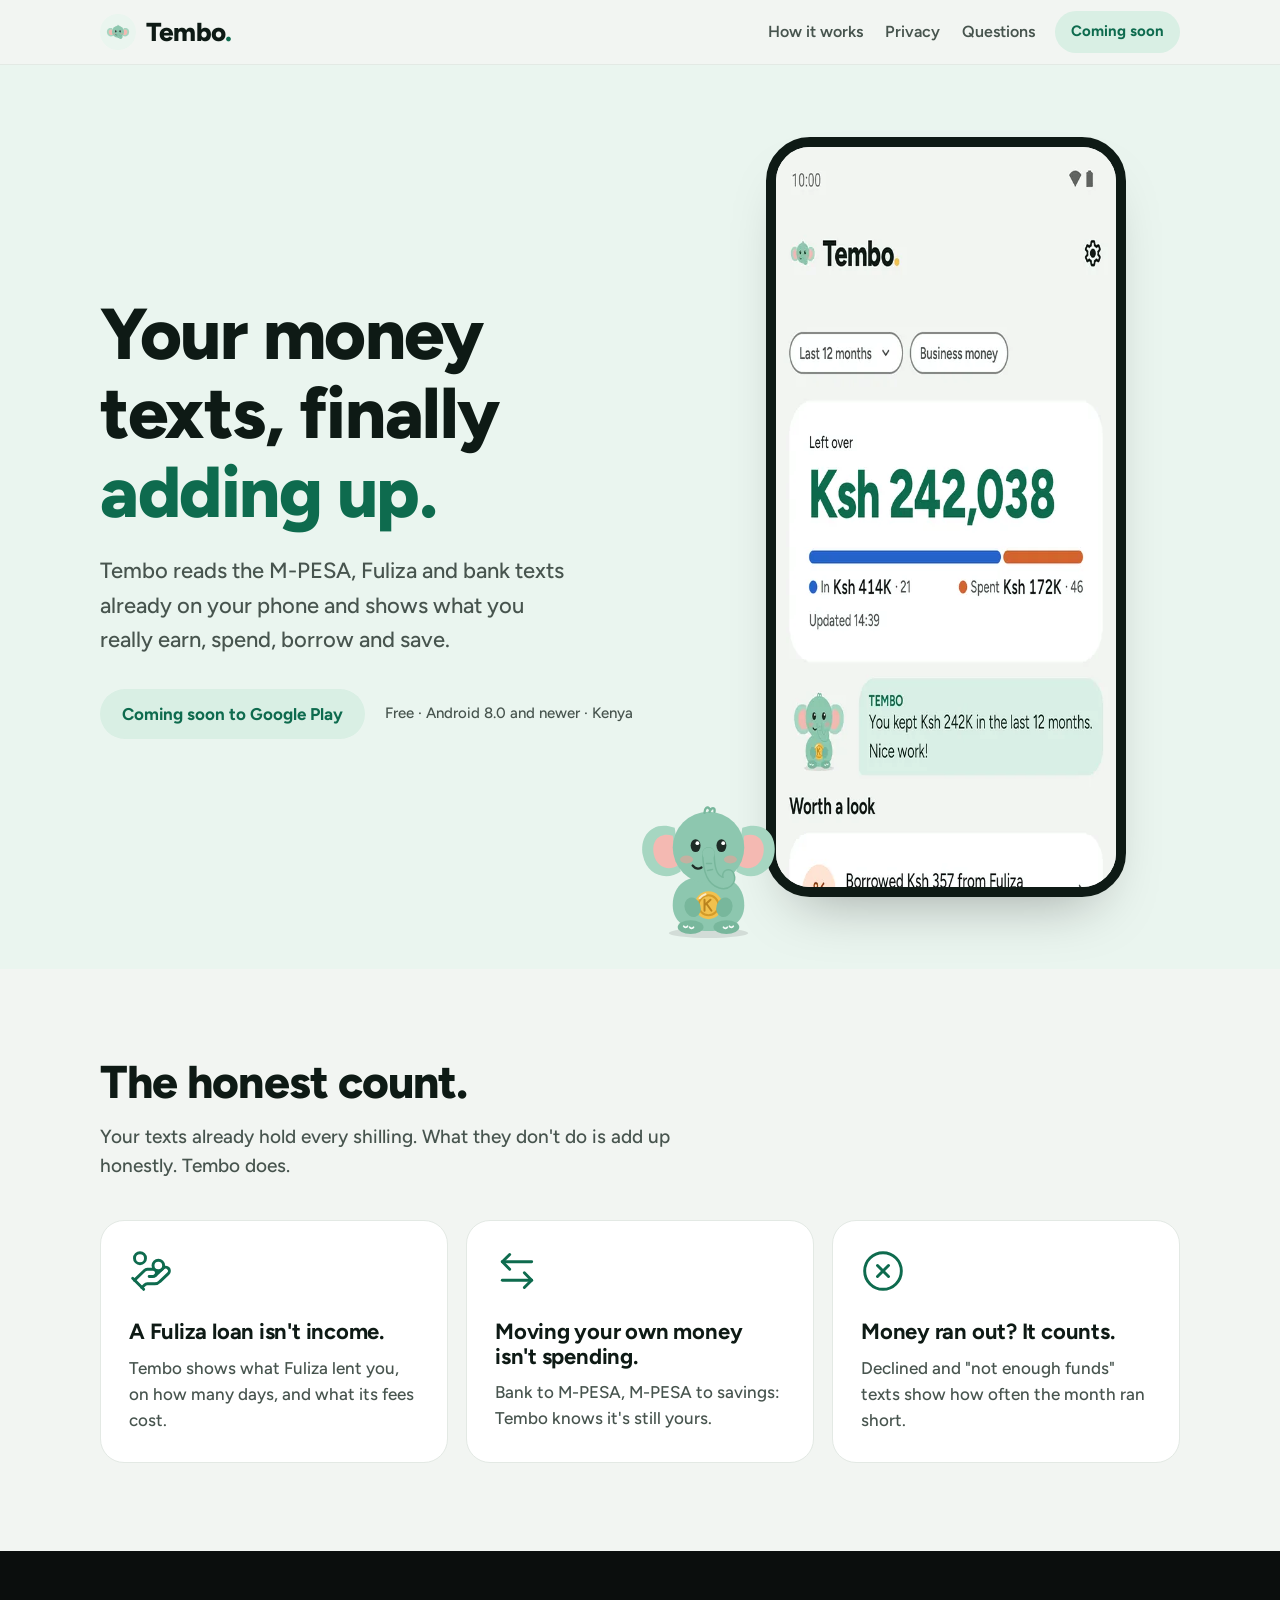
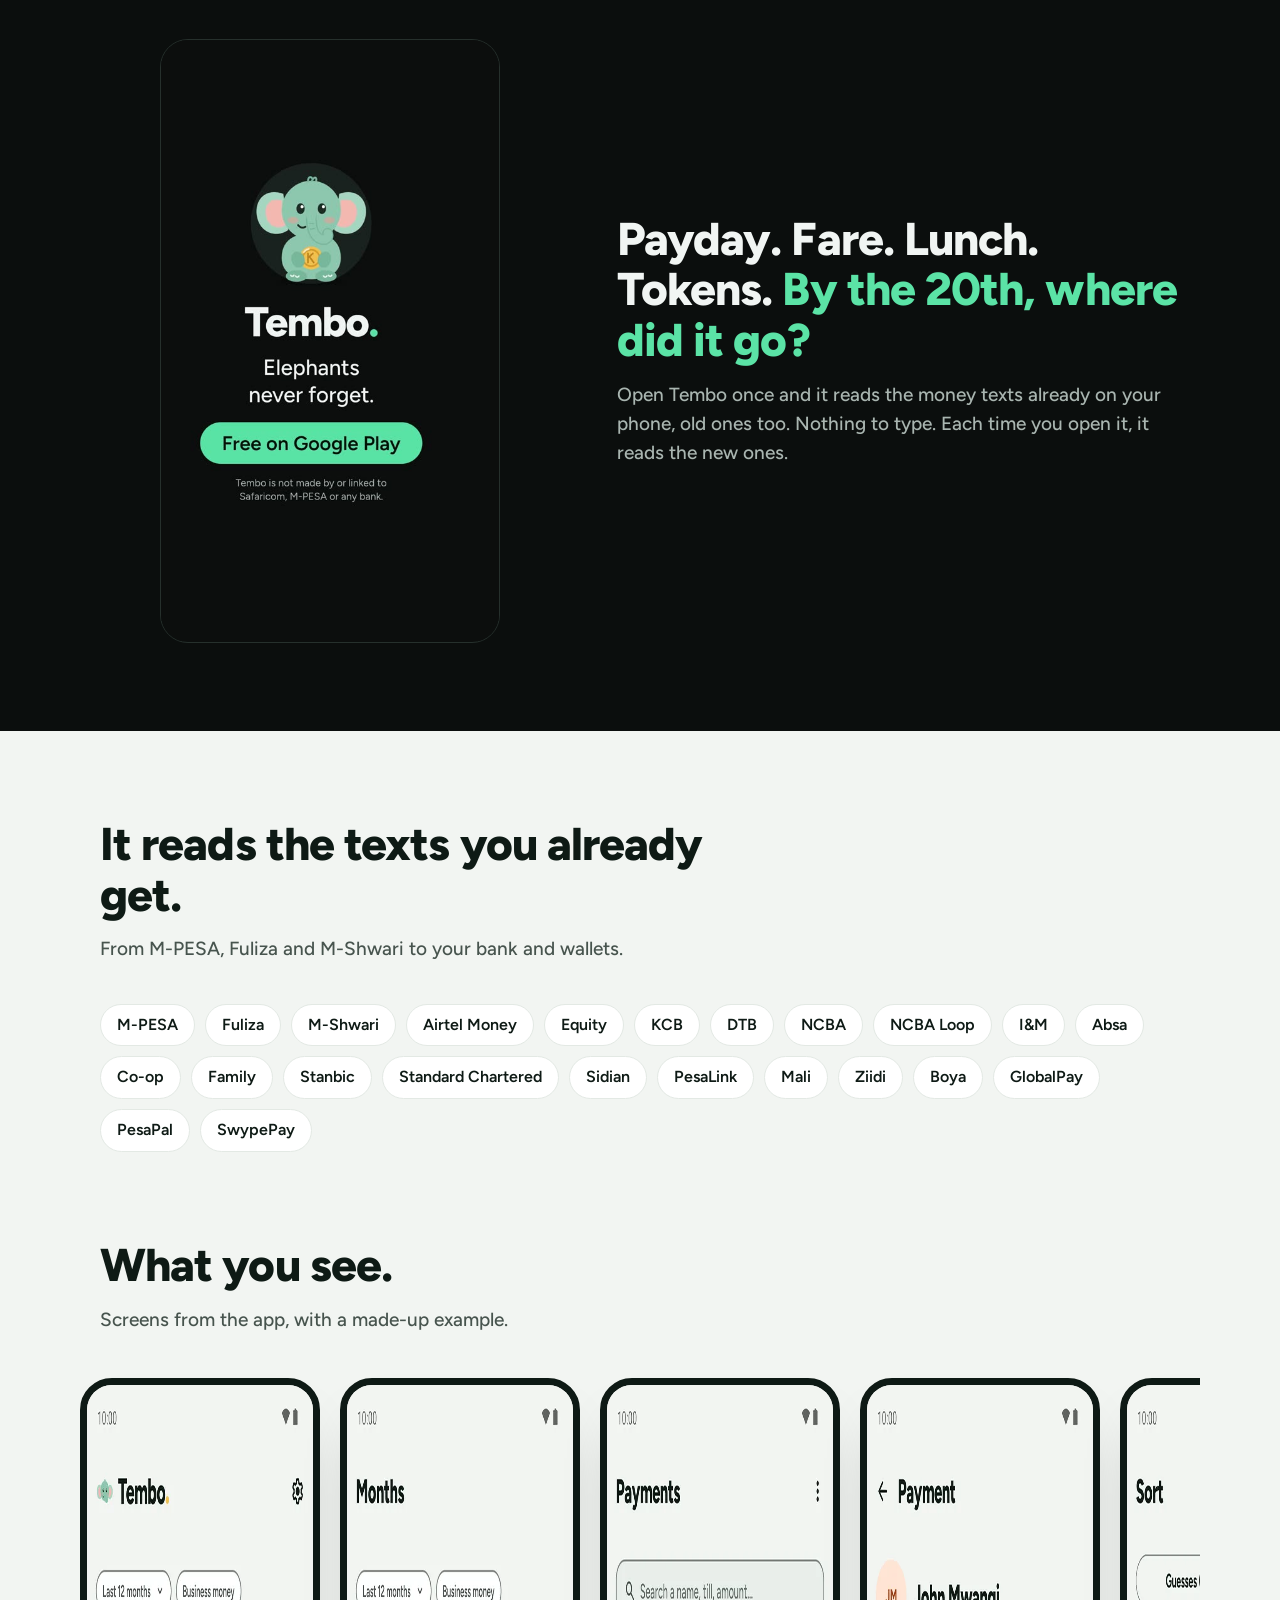
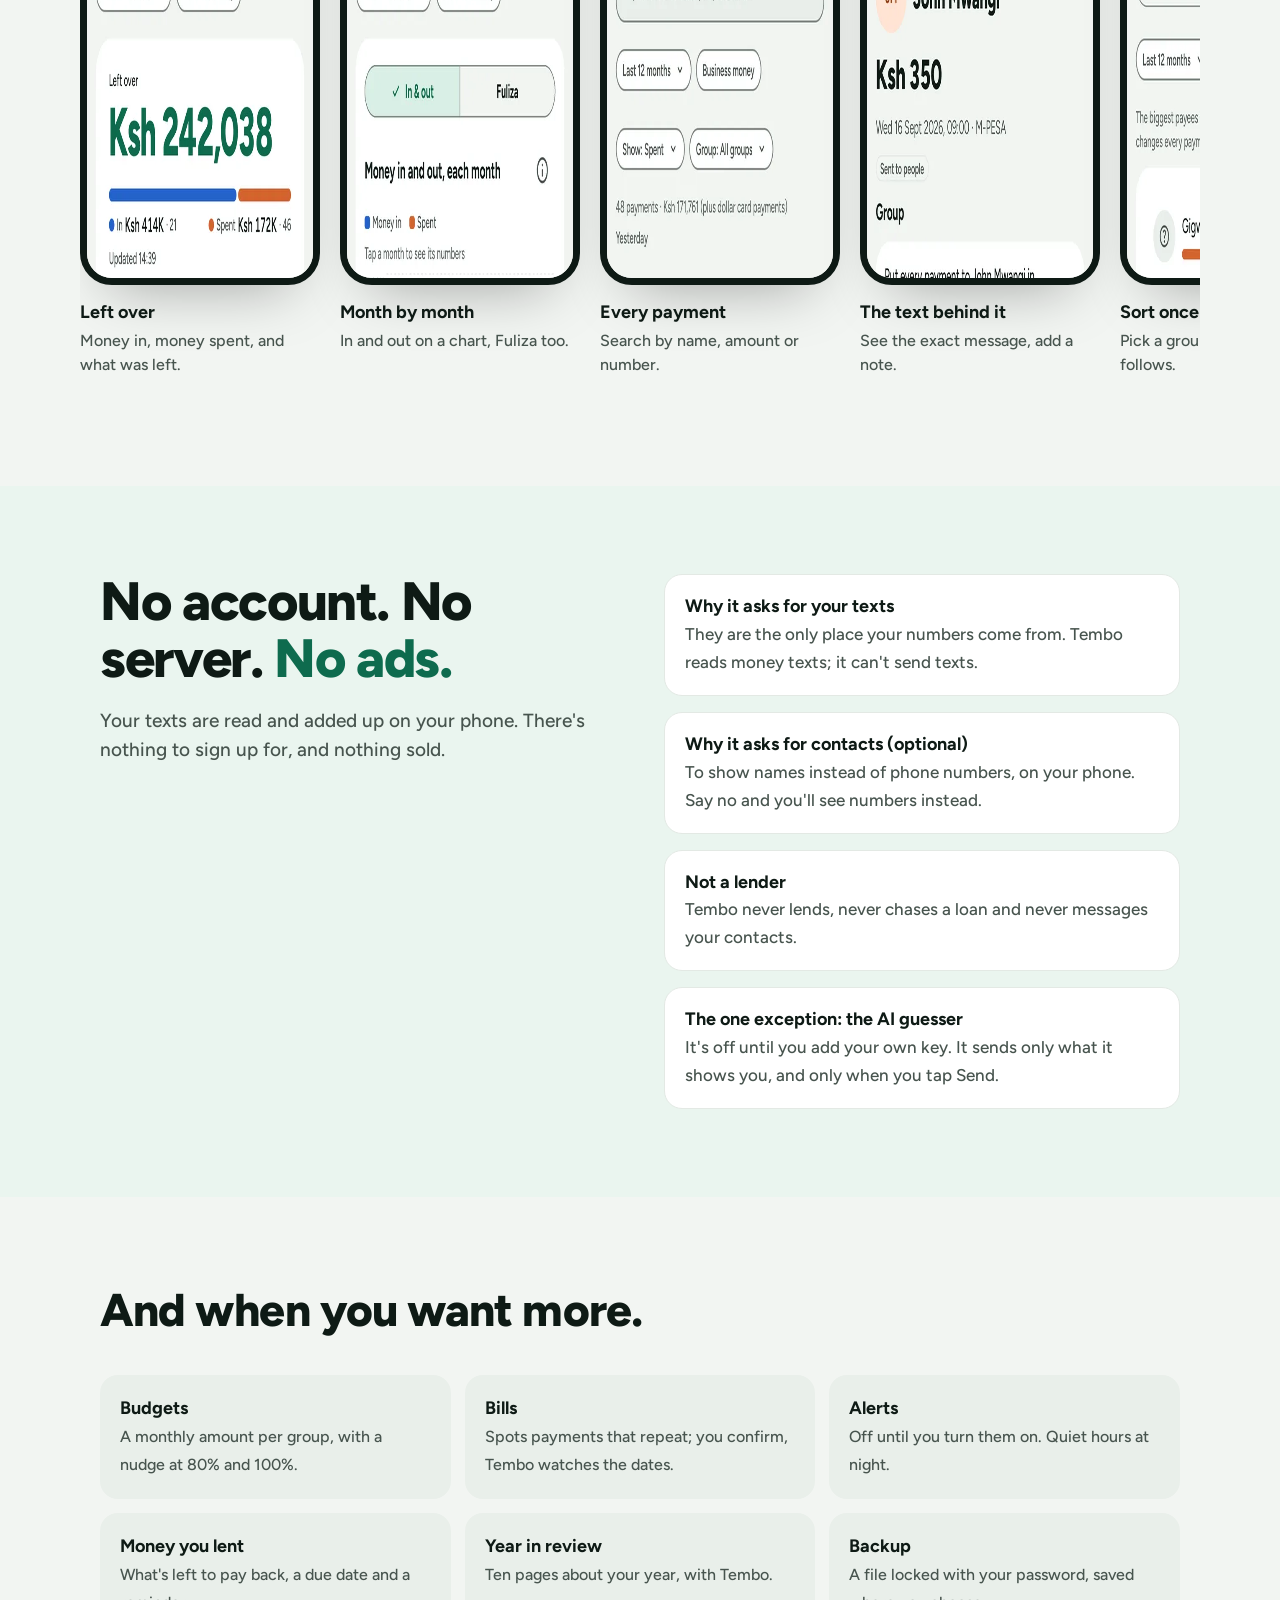
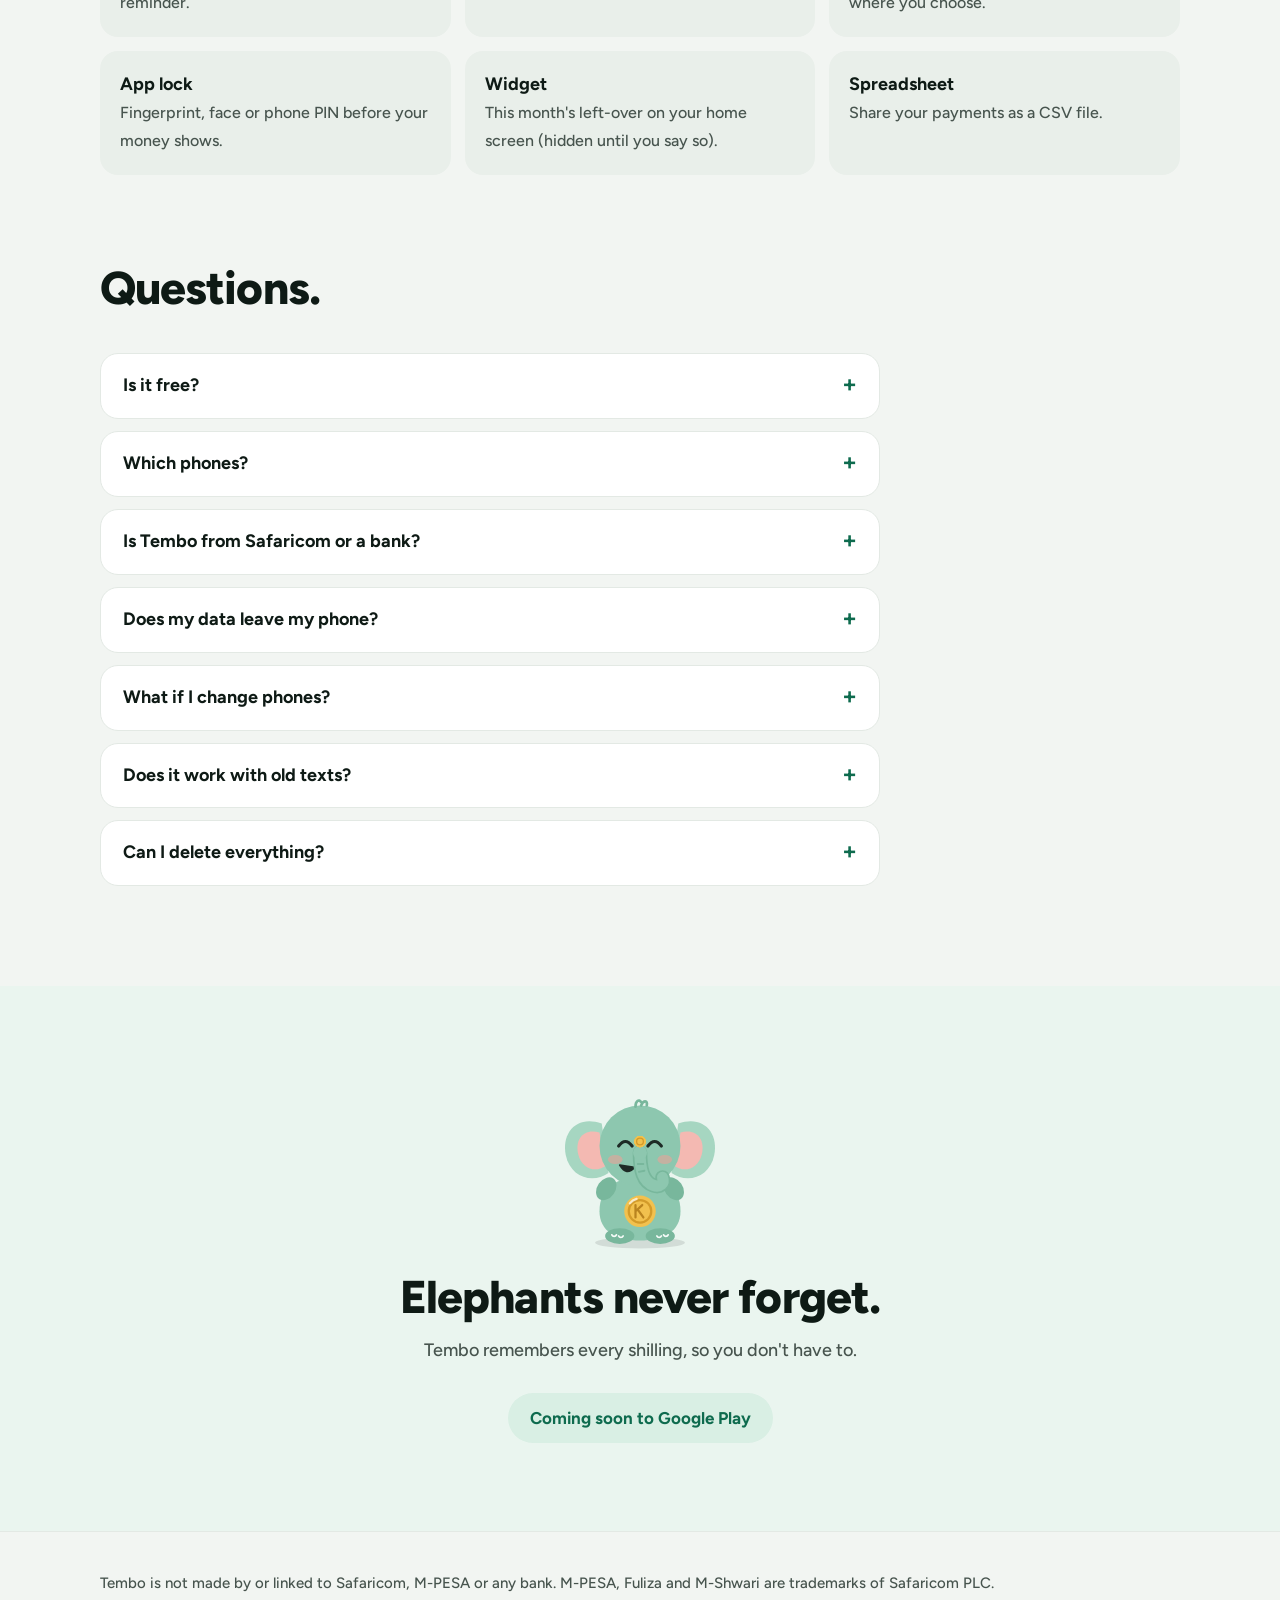
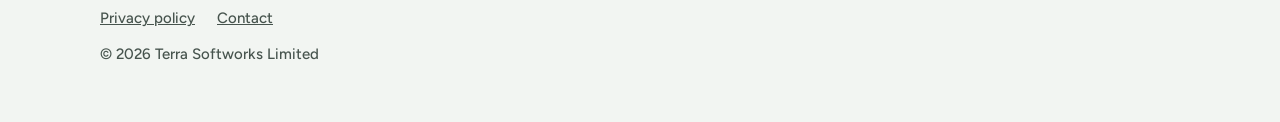
==== index.html @ 5ae911e7 "tembohq.com: first version of the Tembo website Co-Authored-By: Claude Opus 5.5 <noreply@anthropic.c" ====
<!doctype html>
<html lang="en">
<head>
<meta charset="utf-8">
<meta name="viewport" content="width=device-width, initial-scale=1">
<title>Tembo – your money texts, finally adding up</title>
<meta name="description" content="Tembo is a free Android app for Kenya. It reads the M-PESA, Fuliza and bank texts already on your phone and shows what you really earn, spend, borrow and save. No account. No server.">
<meta name="theme-color" content="#EAF5EF" media="(prefers-color-scheme: light)">
<meta name="theme-color" content="#0B0E0D" media="(prefers-color-scheme: dark)">
<link rel="canonical" href="https://tembohq.com/">
<link rel="icon" href="assets/img/launcher-preview.svg" type="image/svg+xml">
<meta property="og:type" content="website">
<meta property="og:url" content="https://tembohq.com/">
<meta property="og:title" content="Tembo – your money texts, finally adding up">
<meta property="og:description" content="A free Android app for Kenya that reads your money texts and shows what you really earn, spend, borrow and save.">
<meta property="og:image" content="https://tembohq.com/assets/img/og.png">
<meta name="twitter:card" content="summary_large_image">
<link rel="preload" href="assets/fonts/figtree_extrabold.woff2" as="font" type="font/woff2" crossorigin>
<link rel="preload" href="assets/fonts/figtree_medium.woff2" as="font" type="font/woff2" crossorigin>
<link rel="stylesheet" href="assets/style.css">
</head>
<body>
<a class="skip" href="#main">Skip to content</a>

<header>
  <div class="wrap">
    <a class="brand" href="#top" aria-label="Tembo, home"><img src="assets/img/launcher-preview.svg" alt=""><span class="word">Tembo<i>.</i></span></a>
    <nav aria-label="Main">
      <a href="#how">How it works</a>
      <a href="#privacy">Privacy</a>
      <a href="#faq">Questions</a>
    </nav>
    <!-- LAUNCH: replace this span with the Play link (README.md, "On launch day") -->
    <span class="play soon">Coming soon</span>
  </div>
</header>

<main id="main">

<section class="hero" id="top" style="padding:0">
  <div class="wrap">
    <div>
      <h1>Your money texts, finally <i>adding up.</i></h1>
      <p class="lead">Tembo reads the M-PESA, Fuliza and bank texts already on your phone and shows what you really earn, spend, borrow and save.</p>
      <div class="cta">
        <!-- LAUNCH: replace this span with the Play link (README.md, "On launch day") -->
        <span class="play soon">Coming soon to Google Play</span>
        <span class="note">Free · Android 8.0 and newer · Kenya</span>
      </div>
    </div>
    <div class="hero-art">
      <div class="phone">
        <picture>
          <source srcset="assets/img/07-home-night.webp" media="(prefers-color-scheme: dark)">
          <img src="assets/img/01-home.webp" width="540" height="1200" alt="Tembo's Home screen: what was left over in the last 12 months, money in and money spent, and a note from Tembo. Made-up example.">
        </picture>
      </div>
      <img class="tembo" src="assets/img/tembo-happy.svg" alt="">
    </div>
  </div>
</section>

<section id="how">
  <div class="wrap">
    <div class="intro">
      <h2>The honest count.</h2>
      <p>Your texts already hold every shilling. What they don't do is add up honestly. Tembo does.</p>
    </div>
    <div class="cards">
      <div class="card">
        <svg viewBox="0 0 24 24" aria-hidden="true"><path d="M11 15h2a2 2 0 1 0 0-4h-3c-.6 0-1.1.2-1.4.6L3 17"/><path d="m7 21 1.6-1.4c.3-.4.8-.6 1.4-.6h4c1.1 0 2.1-.4 2.8-1.2l4.6-4.4a2 2 0 0 0-2.75-2.91l-4.2 3.9"/><path d="m2 16 6 6"/><circle cx="16" cy="9" r="2.9"/><circle cx="6" cy="5" r="3"/></svg>
        <h3>A Fuliza loan isn't income.</h3>
        <p>Tembo shows what Fuliza lent you, on how many days, and what its fees cost.</p>
      </div>
      <div class="card">
        <svg viewBox="0 0 24 24" aria-hidden="true"><path d="M8 3 4 7l4 4"/><path d="M4 7h16"/><path d="m16 21 4-4-4-4"/><path d="M20 17H4"/></svg>
        <h3>Moving your own money isn't spending.</h3>
        <p>Bank to M-PESA, M-PESA to savings: Tembo knows it's still yours.</p>
      </div>
      <div class="card">
        <svg viewBox="0 0 24 24" aria-hidden="true"><circle cx="12" cy="12" r="10"/><path d="m15 9-6 6"/><path d="m9 9 6 6"/></svg>
        <h3>Money ran out? It counts.</h3>
        <p>Declined and "not enough funds" texts show how often the month ran short.</p>
      </div>
    </div>
  </div>
</section>

<section class="film" aria-labelledby="film-title">
  <div class="wrap">
    <video src="assets/video/where-did-it-go.mp4" poster="assets/video/where-did-it-go-poster.jpg" autoplay muted loop playsinline preload="metadata" aria-label="A 30-second Tembo film: payday, fare, lunch, tokens, family, a little Fuliza — by the 20th, where did it all go? Tembo reads the money texts and shows the honest count."></video>
    <div class="intro" style="margin:0">
      <h2 id="film-title">Payday. Fare. Lunch. Tokens. <i>By the 20th, where did it go?</i></h2>
      <p>Open Tembo once and it reads the money texts already on your phone, old ones too. Nothing to type. Each time you open it, it reads the new ones.</p>
    </div>
  </div>
</section>

<section aria-labelledby="reads-title">
  <div class="wrap">
    <div class="intro">
      <h2 id="reads-title">It reads the texts you already get.</h2>
      <p>From M-PESA, Fuliza and M-Shwari to your bank and wallets.</p>
    </div>
    <ul class="chips">
      <li>M-PESA</li><li>Fuliza</li><li>M-Shwari</li><li>Airtel Money</li><li>Equity</li><li>KCB</li><li>DTB</li><li>NCBA</li><li>NCBA Loop</li><li>I&amp;M</li><li>Absa</li><li>Co-op</li><li>Family</li><li>Stanbic</li><li>Standard Chartered</li><li>Sidian</li><li>PesaLink</li><li>Mali</li><li>Ziidi</li><li>Boya</li><li>GlobalPay</li><li>PesaPal</li><li>SwypePay</li>
    </ul>
  </div>
</section>

<section style="padding-top:0" aria-labelledby="see-title">
  <div class="wrap">
    <div class="intro">
      <h2 id="see-title">What you see.</h2>
      <p>Screens from the app, with a made-up example.</p>
    </div>
    <div class="screens" tabindex="0" aria-label="App screens, scroll sideways">
      <figure><div class="phone"><img src="assets/img/01-home.webp" width="540" height="1200" loading="lazy" alt="Home: left over, money in and money spent."></div><figcaption>Left over<span>Money in, money spent, and what was left.</span></figcaption></figure>
      <figure><div class="phone"><img src="assets/img/02-months.webp" width="540" height="1200" loading="lazy" alt="Months: a bar chart of money in and out each month."></div><figcaption>Month by month<span>In and out on a chart, Fuliza too.</span></figcaption></figure>
      <figure><div class="phone"><img src="assets/img/03-payments.webp" width="540" height="1200" loading="lazy" alt="Payments: a searchable list of every payment by day."></div><figcaption>Every payment<span>Search by name, amount or number.</span></figcaption></figure>
      <figure><div class="phone"><img src="assets/img/04-payment.webp" width="540" height="1200" loading="lazy" alt="One payment with the text it came from."></div><figcaption>The text behind it<span>See the exact message, add a note.</span></figcaption></figure>
      <figure><div class="phone"><img src="assets/img/05-sort.webp" width="540" height="1200" loading="lazy" alt="Sort: the biggest payees Tembo couldn't place."></div><figcaption>Sort once<span>Pick a group; every payment follows.</span></figcaption></figure>
    </div>
  </div>
</section>

<section class="privacy" id="privacy" style="background:var(--hero)">
  <div class="wrap">
    <div>
      <p class="big-promise">No account. No server. <i>No ads.</i></p>
      <p class="muted" style="margin-top:18px;font-size:19px">Your texts are read and added up on your phone. There's nothing to sign up for, and nothing sold.</p>
    </div>
    <ul class="list">
      <li><b>Why it asks for your texts</b><span>They are the only place your numbers come from. Tembo reads money texts; it can't send texts.</span></li>
      <li><b>Why it asks for contacts (optional)</b><span>To show names instead of phone numbers, on your phone. Say no and you'll see numbers instead.</span></li>
      <li><b>Not a lender</b><span>Tembo never lends, never chases a loan and never messages your contacts.</span></li>
      <li><b>The one exception: the AI guesser</b><span>It's off until you add your own key. It sends only what it shows you, and only when you tap Send.</span></li>
    </ul>
  </div>
</section>

<section aria-labelledby="more-title">
  <div class="wrap">
    <div class="intro">
      <h2 id="more-title">And when you want more.</h2>
    </div>
    <div class="more">
      <div><b>Budgets</b><span>A monthly amount per group, with a nudge at 80% and 100%.</span></div>
      <div><b>Bills</b><span>Spots payments that repeat; you confirm, Tembo watches the dates.</span></div>
      <div><b>Alerts</b><span>Off until you turn them on. Quiet hours at night.</span></div>
      <div><b>Money you lent</b><span>What's left to pay back, a due date and a reminder.</span></div>
      <div><b>Year in review</b><span>Ten pages about your year, with Tembo.</span></div>
      <div><b>Backup</b><span>A file locked with your password, saved where you choose.</span></div>
      <div><b>App lock</b><span>Fingerprint, face or phone PIN before your money shows.</span></div>
      <div><b>Widget</b><span>This month's left-over on your home screen (hidden until you say so).</span></div>
      <div><b>Spreadsheet</b><span>Share your payments as a CSV file.</span></div>
    </div>
  </div>
</section>

<section id="faq" style="padding-top:0">
  <div class="wrap">
    <div class="intro"><h2>Questions.</h2></div>
    <div class="faq">
      <details><summary>Is it free?</summary><p>Yes. No ads, no subscription.</p></details>
      <details><summary>Which phones?</summary><p>Android phones with Android 8.0 or newer. There is no iPhone version.</p></details>
      <details><summary>Is Tembo from Safaricom or a bank?</summary><p>No. Tembo is made by Terra Softworks Limited. It is not made by or linked to Safaricom, M-PESA or any bank. It reads the texts they send you.</p></details>
      <details><summary>Does my data leave my phone?</summary><p>No account, no server: your texts are read and added up on the phone. The only exception is the optional AI guesser, which is off until you add your own key and sends only what it shows you, when you tap Send.</p></details>
      <details><summary>What if I change phones?</summary><p>Make a backup in Tembo. It's a file locked with your password, saved where you choose (for example Google Drive). On the new phone, restore it.</p></details>
      <details><summary>Does it work with old texts?</summary><p>Yes. On the first run it reads every money text already on your phone, so you can see months of history straight away, as far back as your texts go.</p></details>
      <details><summary>Can I delete everything?</summary><p>Yes: in the app, About this data → Delete everything. Or uninstall. Details in the <a href="https://matnyaga.github.io/tembo-app/privacy.html#delete">privacy policy</a>.</p></details>
    </div>
  </div>
</section>

<section class="closing">
  <div class="wrap">
    <img src="assets/img/tembo-celebrate.svg" alt="">
    <h2>Elephants never forget.</h2>
    <p>Tembo remembers every shilling, so you don't have to.</p>
    <!-- LAUNCH: replace this span with the Play link (README.md, "On launch day") -->
    <span class="play soon">Coming soon to Google Play</span>
  </div>
</section>

</main>

<footer>
  <div class="wrap">
    <p>Tembo is not made by or linked to Safaricom, M-PESA or any bank. M-PESA, Fuliza and M-Shwari are trademarks of Safaricom PLC.</p>
    <div class="links">
      <a href="https://matnyaga.github.io/tembo-app/privacy.html">Privacy policy</a>
      <a href="mailto:matnyaga@gmail.com">Contact</a>
    </div>
    <p>© 2026 Terra Softworks Limited</p>
  </div>
</footer>
</body>
</html>
---- assets/style.css ----
/* tembohq.com — colours, fonts and Tembo come from the app (Calm by day, Night in dark mode). */

@font-face { font-family: Figtree; font-weight: 500; font-display: swap; src: url(fonts/figtree_medium.woff2) format("woff2"); }
@font-face { font-family: Figtree; font-weight: 600; font-display: swap; src: url(fonts/figtree_semibold.woff2) format("woff2"); }
@font-face { font-family: Figtree; font-weight: 700; font-display: swap; src: url(fonts/figtree_bold.woff2) format("woff2"); }
@font-face { font-family: Figtree; font-weight: 800; font-display: swap; src: url(fonts/figtree_extrabold.woff2) format("woff2"); }
@font-face { font-family: "Geist Mono"; font-weight: 600; font-display: swap; src: url(fonts/geist_mono_semibold.woff2) format("woff2"); }

:root {
  --bg: #F2F5F2;
  --card: #FFFFFF;
  --card-2: #E9EFEA;
  --text: #0E1A15;
  --text-2: #47544E;
  --line: #E3E9E4;
  --accent: #0E6B4E;
  --accent-soft: #D9EFE4;
  --on-accent: #FFFFFF;
  --hero: #EAF5EF;
  --disc: transparent;
  --night: #0B0E0D;
  --night-text: #F1F5F3;
  --night-text-2: #A9B5B0;
  --mint: #5BE3A6;
  --in: #2563C9;
  --out: #D2642F;
  --radius: 24px;
  --gutter: 20px;
  --max: 1120px;
  color-scheme: light;
}

@media (prefers-color-scheme: dark) {
  :root {
    --bg: #0B0E0D;
    --card: #111614;
    --card-2: #1B211F;
    --text: #F1F5F3;
    --text-2: #A9B5B0;
    --line: #26302C;
    --accent: #5BE3A6;
    --accent-soft: #173A2C;
    --on-accent: #04261A;
    --hero: #0F1312;
    --disc: #1B211F;
    --in: #79AEFF;
    --out: #FF9F5A;
    color-scheme: dark;
  }
}

* { box-sizing: border-box; }
html { scroll-behavior: smooth; -webkit-text-size-adjust: 100%; }
@media (prefers-reduced-motion: reduce) { html { scroll-behavior: auto; } }
body { margin: 0; background: var(--bg); color: var(--text); font: 500 18px/1.55 Figtree, system-ui, sans-serif; }
img, video { display: block; max-width: 100%; }
a { color: var(--accent); }
h1, h2, h3 { line-height: 1.1; letter-spacing: -0.02em; margin: 0; }
h1 { font-weight: 800; font-size: clamp(40px, 7vw, 72px); }
h2 { font-weight: 800; font-size: clamp(30px, 4.5vw, 46px); }
h3 { font-weight: 700; font-size: 22px; letter-spacing: -0.01em; }
p { margin: 0; }
.wrap { width: 100%; max-width: var(--max); margin: 0 auto; padding: 0 var(--gutter); }
.muted { color: var(--text-2); }
.money { font-family: "Geist Mono", ui-monospace, monospace; font-weight: 600; }
.skip { position: absolute; left: -9999px; }
.skip:focus { left: 16px; top: 16px; z-index: 9; background: var(--card); padding: 8px 12px; border-radius: 8px; }
:focus-visible { outline: 3px solid var(--accent); outline-offset: 3px; border-radius: 6px; }

/* header */
header { position: sticky; top: 0; z-index: 5; background: color-mix(in srgb, var(--bg) 88%, transparent); backdrop-filter: blur(10px); border-bottom: 1px solid var(--line); }
header .wrap { display: flex; align-items: center; gap: 20px; height: 64px; }
.brand { display: flex; align-items: center; gap: 10px; text-decoration: none; color: var(--text); }
.brand img { width: 36px; height: 36px; }
.word { font-weight: 800; font-size: 26px; letter-spacing: -0.03em; }
.word i { font-style: normal; color: var(--accent); }
nav { margin-left: auto; display: flex; gap: 22px; }
nav a { color: var(--text-2); text-decoration: none; font-weight: 600; font-size: 16px; }
nav a:hover { color: var(--text); }
@media (max-width: 720px) { nav { display: none; } header .play { margin-left: auto; } }

/* Google Play button */
.play { display: inline-flex; align-items: center; gap: 10px; padding: 12px 22px; border-radius: 999px; background: var(--accent); color: var(--on-accent); font-weight: 700; font-size: 17px; text-decoration: none; white-space: nowrap; }
.play svg { width: 20px; height: 20px; flex: none; }
.play.soon { background: var(--accent-soft); color: var(--accent); cursor: default; }
header .play { padding: 9px 16px; font-size: 15px; }

/* hero */
.hero { background: var(--hero); overflow: hidden; }
.hero .wrap { display: grid; grid-template-columns: 1.1fr 0.9fr; gap: 40px; align-items: center; padding-top: 72px; padding-bottom: 72px; }
.hero h1 i { font-style: normal; color: var(--accent); }
.hero .lead { font-size: clamp(19px, 2.2vw, 22px); color: var(--text-2); margin-top: 22px; max-width: 34ch; }
.hero .cta { display: flex; flex-wrap: wrap; align-items: center; gap: 14px 20px; margin-top: 32px; }
.hero .note { font-size: 15px; color: var(--text-2); }
.hero-art { position: relative; justify-self: center; width: min(360px, 100%); }
.phone { border: 10px solid var(--text); border-radius: 44px; overflow: hidden; background: var(--card); aspect-ratio: 9 / 19; box-shadow: 0 30px 60px -30px rgb(0 0 0 / 0.35); }
.phone img { width: 100%; }
.hero-art .tembo { position: absolute; width: 44%; left: -38%; bottom: -6%; }
.hero-art .tembo-disc { position: absolute; inset: 6%; border-radius: 50%; background: var(--disc); z-index: -1; }
@media (max-width: 860px) {
  .hero .wrap { grid-template-columns: 1fr; padding-top: 48px; padding-bottom: 56px; }
  .hero-art { width: min(280px, 78%); margin-top: 8px; }
  .hero-art .tembo { left: -24%; }
}

section { padding: 88px 0; }
section .intro { max-width: 640px; margin-bottom: 40px; }
section .intro p { margin-top: 14px; font-size: 19px; color: var(--text-2); }
@media (max-width: 720px) { section { padding: 64px 0; } }

/* honest count */
.cards { display: grid; grid-template-columns: repeat(3, 1fr); gap: 18px; }
.card { background: var(--card); border: 1px solid var(--line); border-radius: var(--radius); padding: 28px; }
.card svg { width: 44px; height: 44px; stroke: var(--accent); fill: none; stroke-width: 1.6; stroke-linecap: round; stroke-linejoin: round; }
.card h3 { margin-top: 18px; }
.card p { margin-top: 10px; color: var(--text-2); font-size: 17px; }
@media (max-width: 860px) { .cards { grid-template-columns: 1fr; } }

/* video */
.film { background: var(--night); color: var(--night-text); }
.film .wrap { display: grid; grid-template-columns: 0.9fr 1.1fr; gap: 56px; align-items: center; }
.film video { width: min(340px, 100%); justify-self: center; border-radius: 28px; border: 1px solid #26302C; aspect-ratio: 9 / 16; background: var(--night); }
.film .intro p { color: var(--night-text-2); }
.film h2 i { font-style: normal; color: var(--mint); }
@media (max-width: 860px) { .film .wrap { grid-template-columns: 1fr; gap: 32px; } .film video { order: 2; } }

/* senders */
.chips { display: flex; flex-wrap: wrap; gap: 10px; }
.chips li { list-style: none; background: var(--card); border: 1px solid var(--line); border-radius: 999px; padding: 8px 16px; font-weight: 600; font-size: 16px; }
.chips { padding: 0; margin: 0; }

/* screens */
.screens { display: flex; gap: 20px; overflow-x: auto; padding: 4px var(--gutter) 20px; margin: 0 calc(var(--gutter) * -1); scroll-snap-type: x mandatory; }
.screens figure { margin: 0; flex: 0 0 min(240px, 70vw); scroll-snap-align: start; }
.screens .phone { border-width: 7px; border-radius: 32px; }
.screens figcaption { margin-top: 14px; font-weight: 700; }
.screens figcaption span { display: block; font-weight: 500; color: var(--text-2); font-size: 16px; margin-top: 2px; }

/* privacy */
.privacy .wrap { display: grid; grid-template-columns: 1fr 1fr; gap: 48px; align-items: start; }
.big-promise { font-weight: 800; font-size: clamp(34px, 5vw, 54px); line-height: 1.05; letter-spacing: -0.025em; }
.big-promise i { font-style: normal; color: var(--accent); }
.list { margin: 0; padding: 0; display: grid; gap: 16px; }
.list li { list-style: none; background: var(--card); border: 1px solid var(--line); border-radius: 18px; padding: 18px 20px; }
.list b { display: block; font-weight: 700; }
.list span { color: var(--text-2); font-size: 17px; }
@media (max-width: 860px) { .privacy .wrap { grid-template-columns: 1fr; } }

/* more */
.more { display: grid; grid-template-columns: repeat(3, 1fr); gap: 14px; }
.more div { background: var(--card-2); border-radius: 18px; padding: 20px; }
.more b { display: block; }
.more span { color: var(--text-2); font-size: 16px; }
@media (max-width: 860px) { .more { grid-template-columns: 1fr 1fr; } }
@media (max-width: 520px) { .more { grid-template-columns: 1fr; } }

/* faq */
details { background: var(--card); border: 1px solid var(--line); border-radius: 18px; padding: 0 22px; margin-bottom: 12px; }
summary { cursor: pointer; font-weight: 700; padding: 18px 0; list-style: none; display: flex; justify-content: space-between; gap: 16px; }
summary::after { content: "+"; color: var(--accent); font-size: 24px; line-height: 1; }
details[open] summary::after { content: "–"; }
details p { padding-bottom: 20px; color: var(--text-2); }
.faq { max-width: 780px; }

/* closing */
.closing { text-align: center; background: var(--hero); }
.closing img { width: 180px; margin: 0 auto 18px; }
.closing p { margin: 14px auto 28px; color: var(--text-2); max-width: 40ch; }

footer { padding: 40px 0 56px; border-top: 1px solid var(--line); font-size: 15px; color: var(--text-2); }
footer .wrap { display: grid; gap: 12px; }
footer .links { display: flex; flex-wrap: wrap; gap: 8px 22px; }
footer a { color: var(--text-2); }
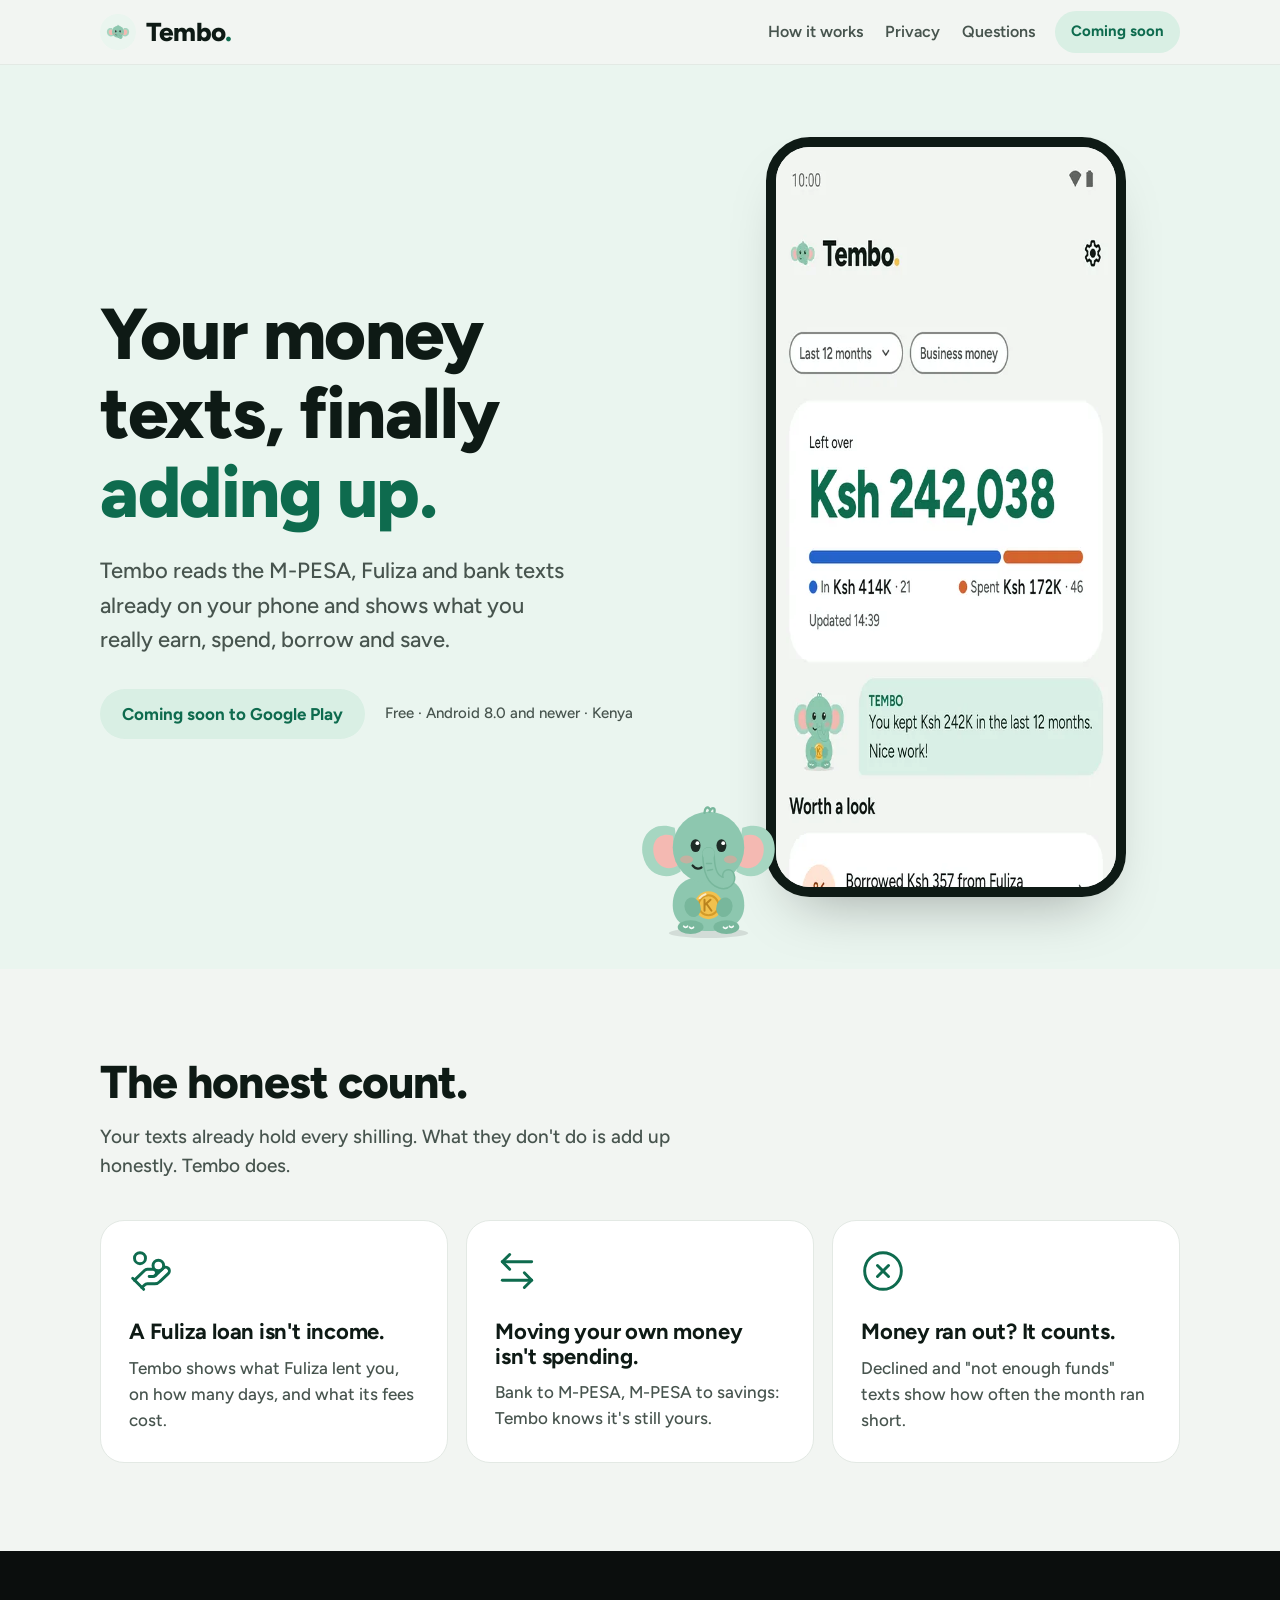
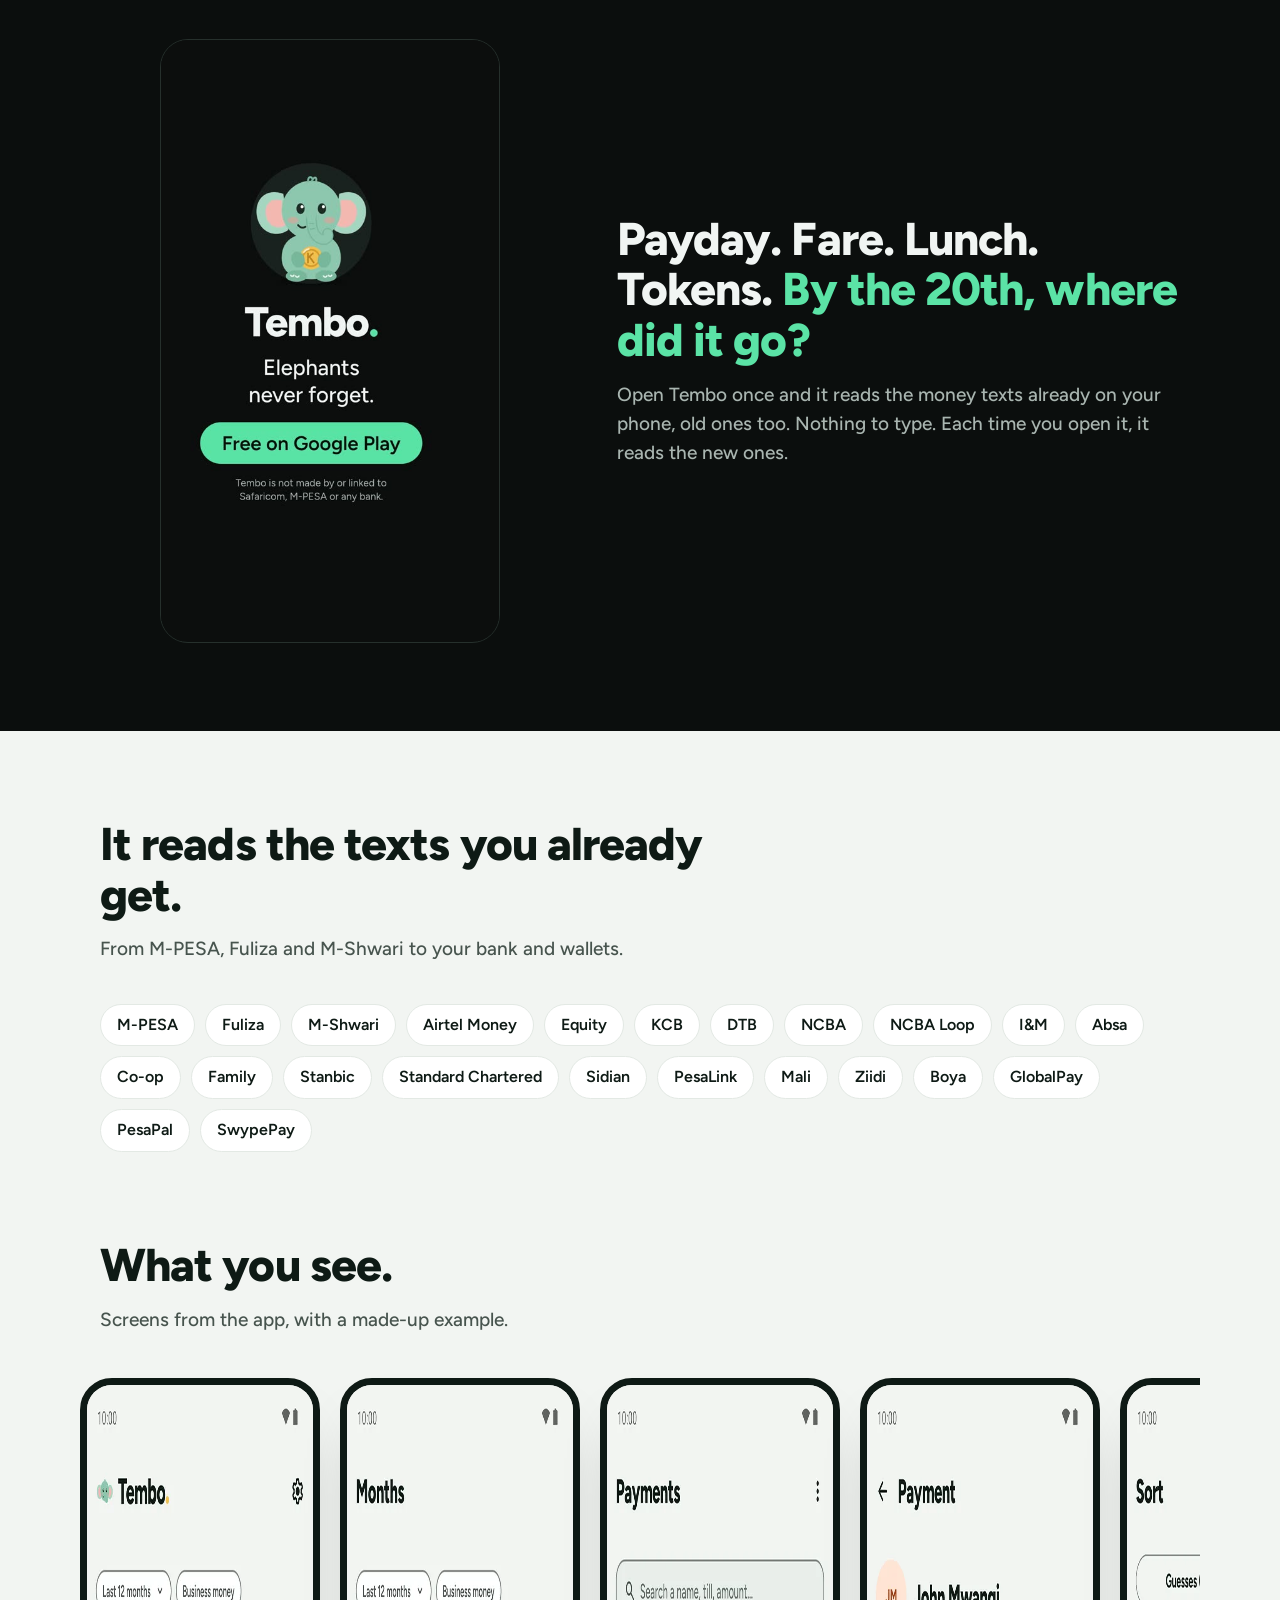
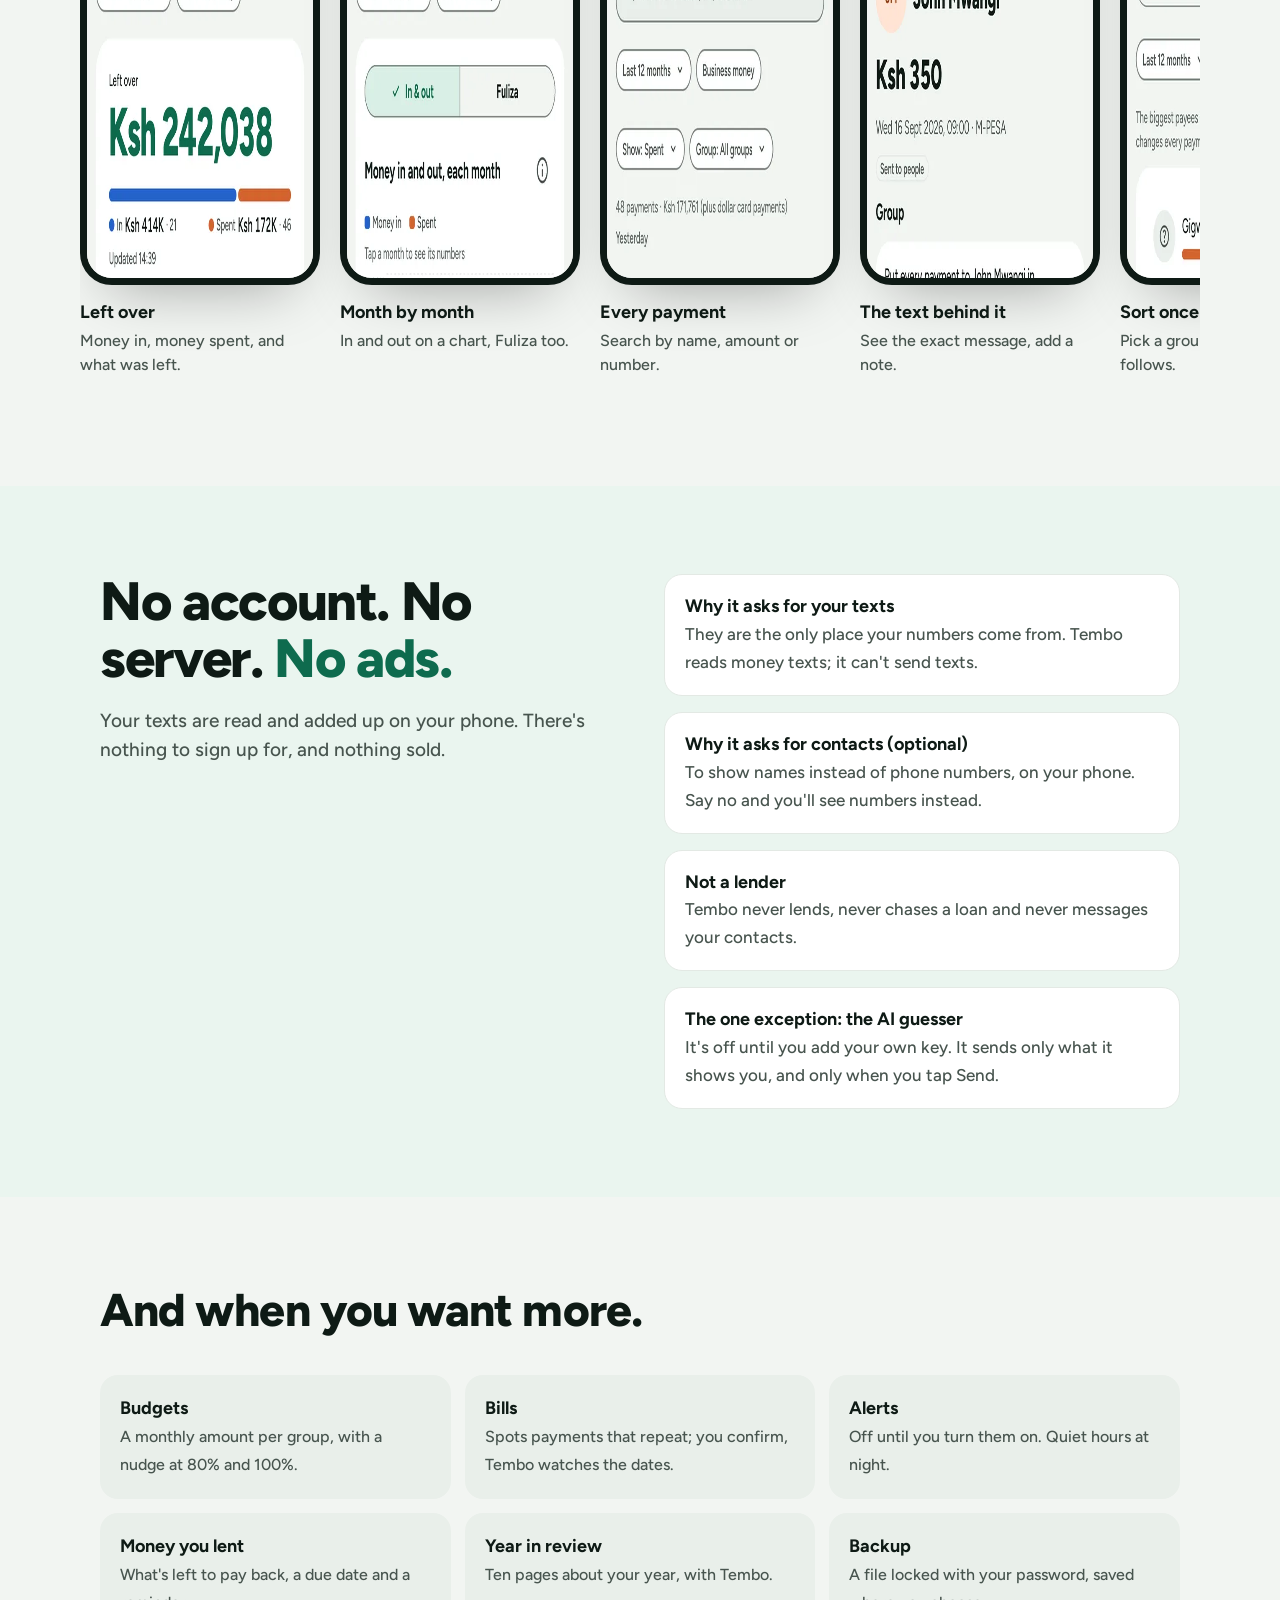
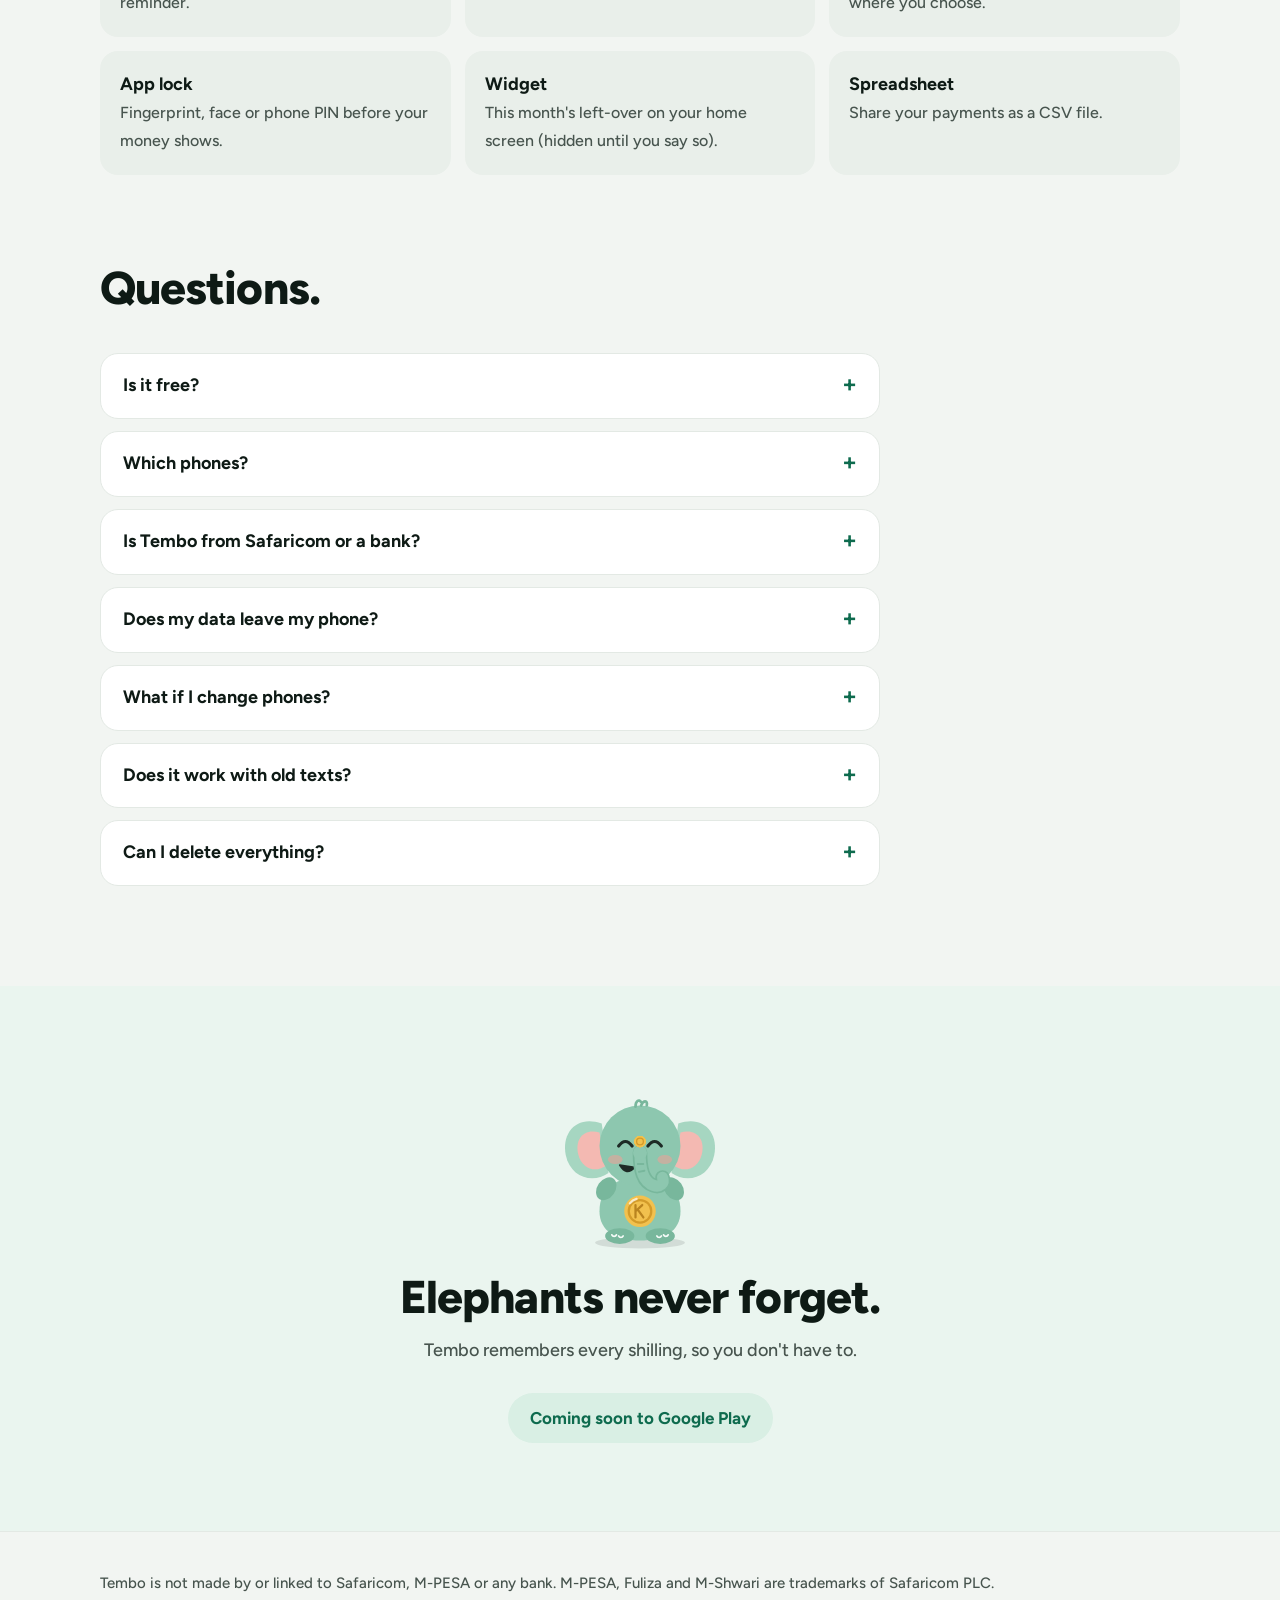
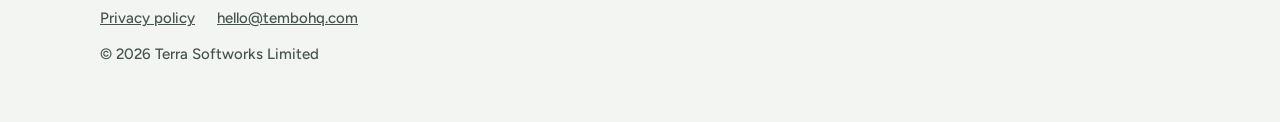
==== commit 233e521f: "Custom domain tembohq.com; contact hello@tembohq.com Co-Authored-By: Claude Opus 5.5 <noreply@anthro" ====
--- a/index.html
+++ b/index.html
@@ -190,7 +190,7 @@
     <p>Tembo is not made by or linked to Safaricom, M-PESA or any bank. M-PESA, Fuliza and M-Shwari are trademarks of Safaricom PLC.</p>
     <div class="links">
       <a href="https://matnyaga.github.io/tembo-app/privacy.html">Privacy policy</a>
-      <a href="mailto:matnyaga@gmail.com">Contact</a>
+      <a href="mailto:hello@tembohq.com">hello@tembohq.com</a>
     </div>
     <p>© 2026 Terra Softworks Limited</p>
   </div>
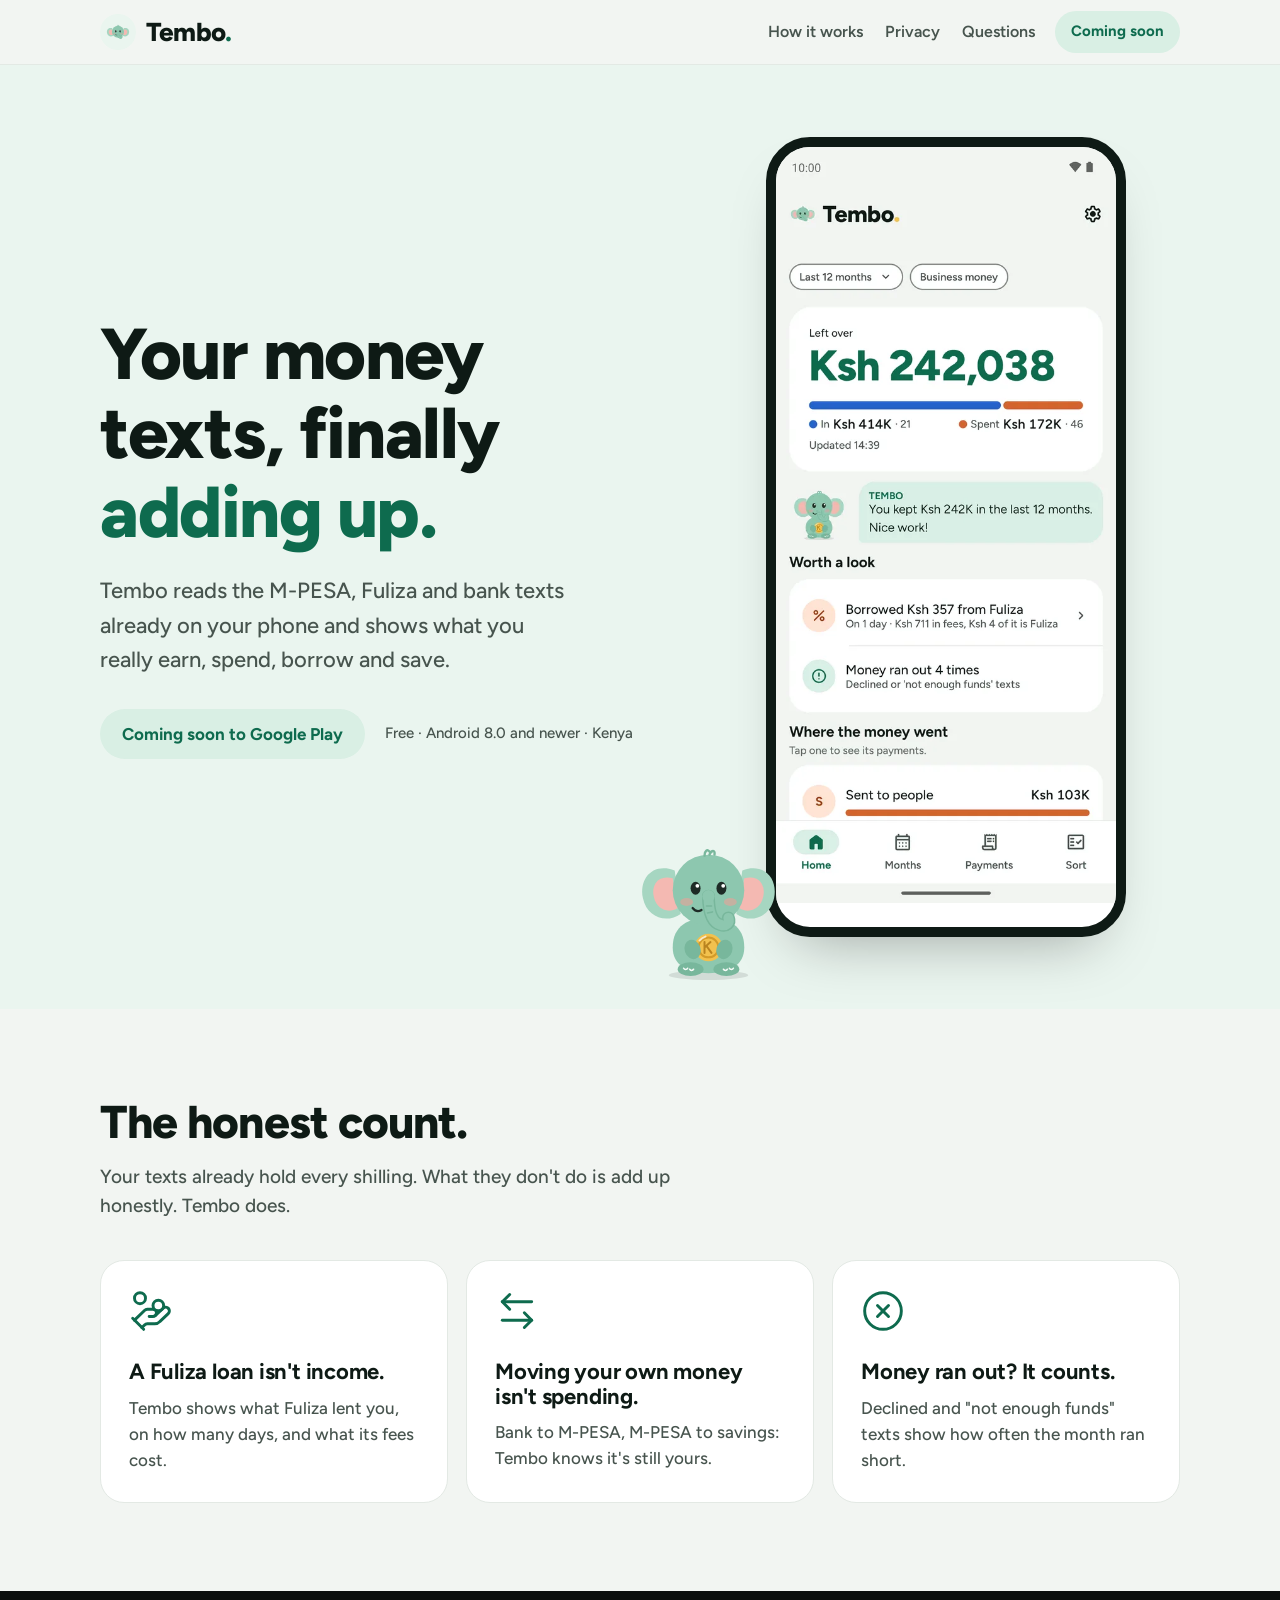
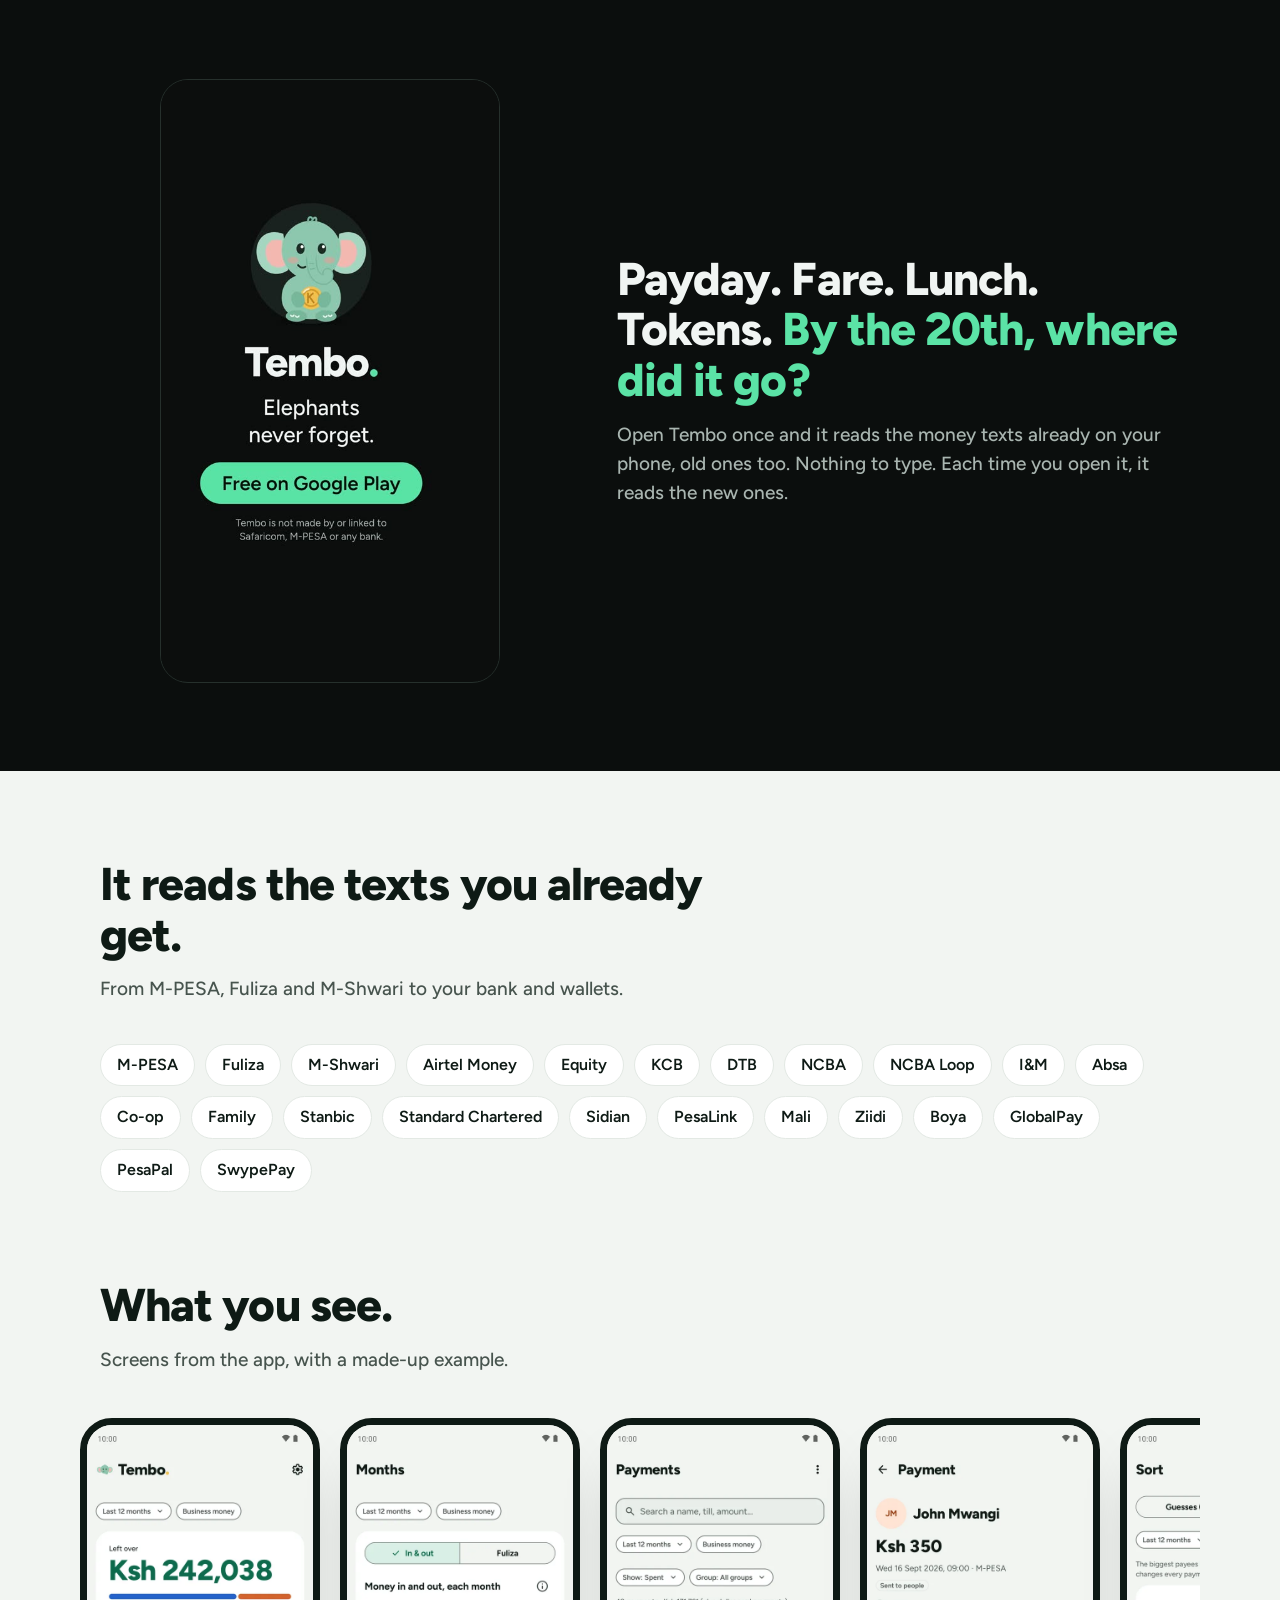
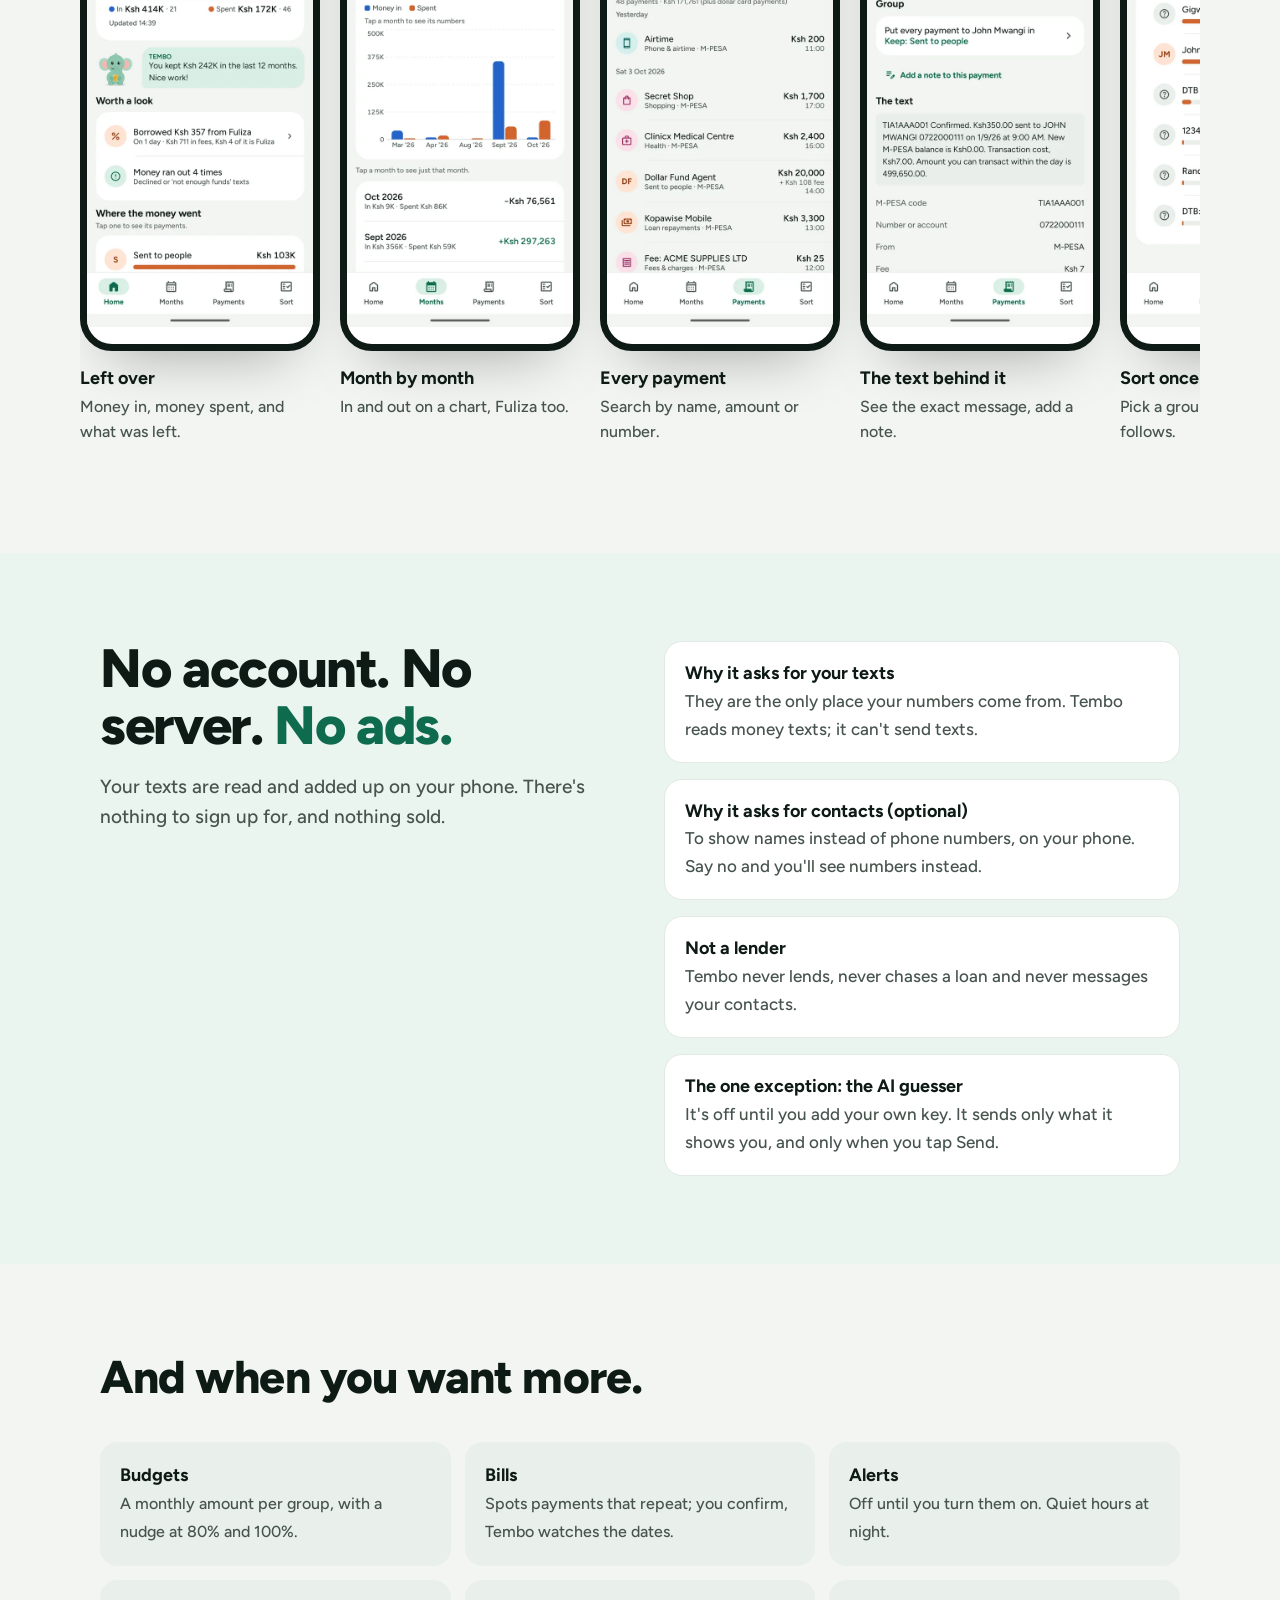
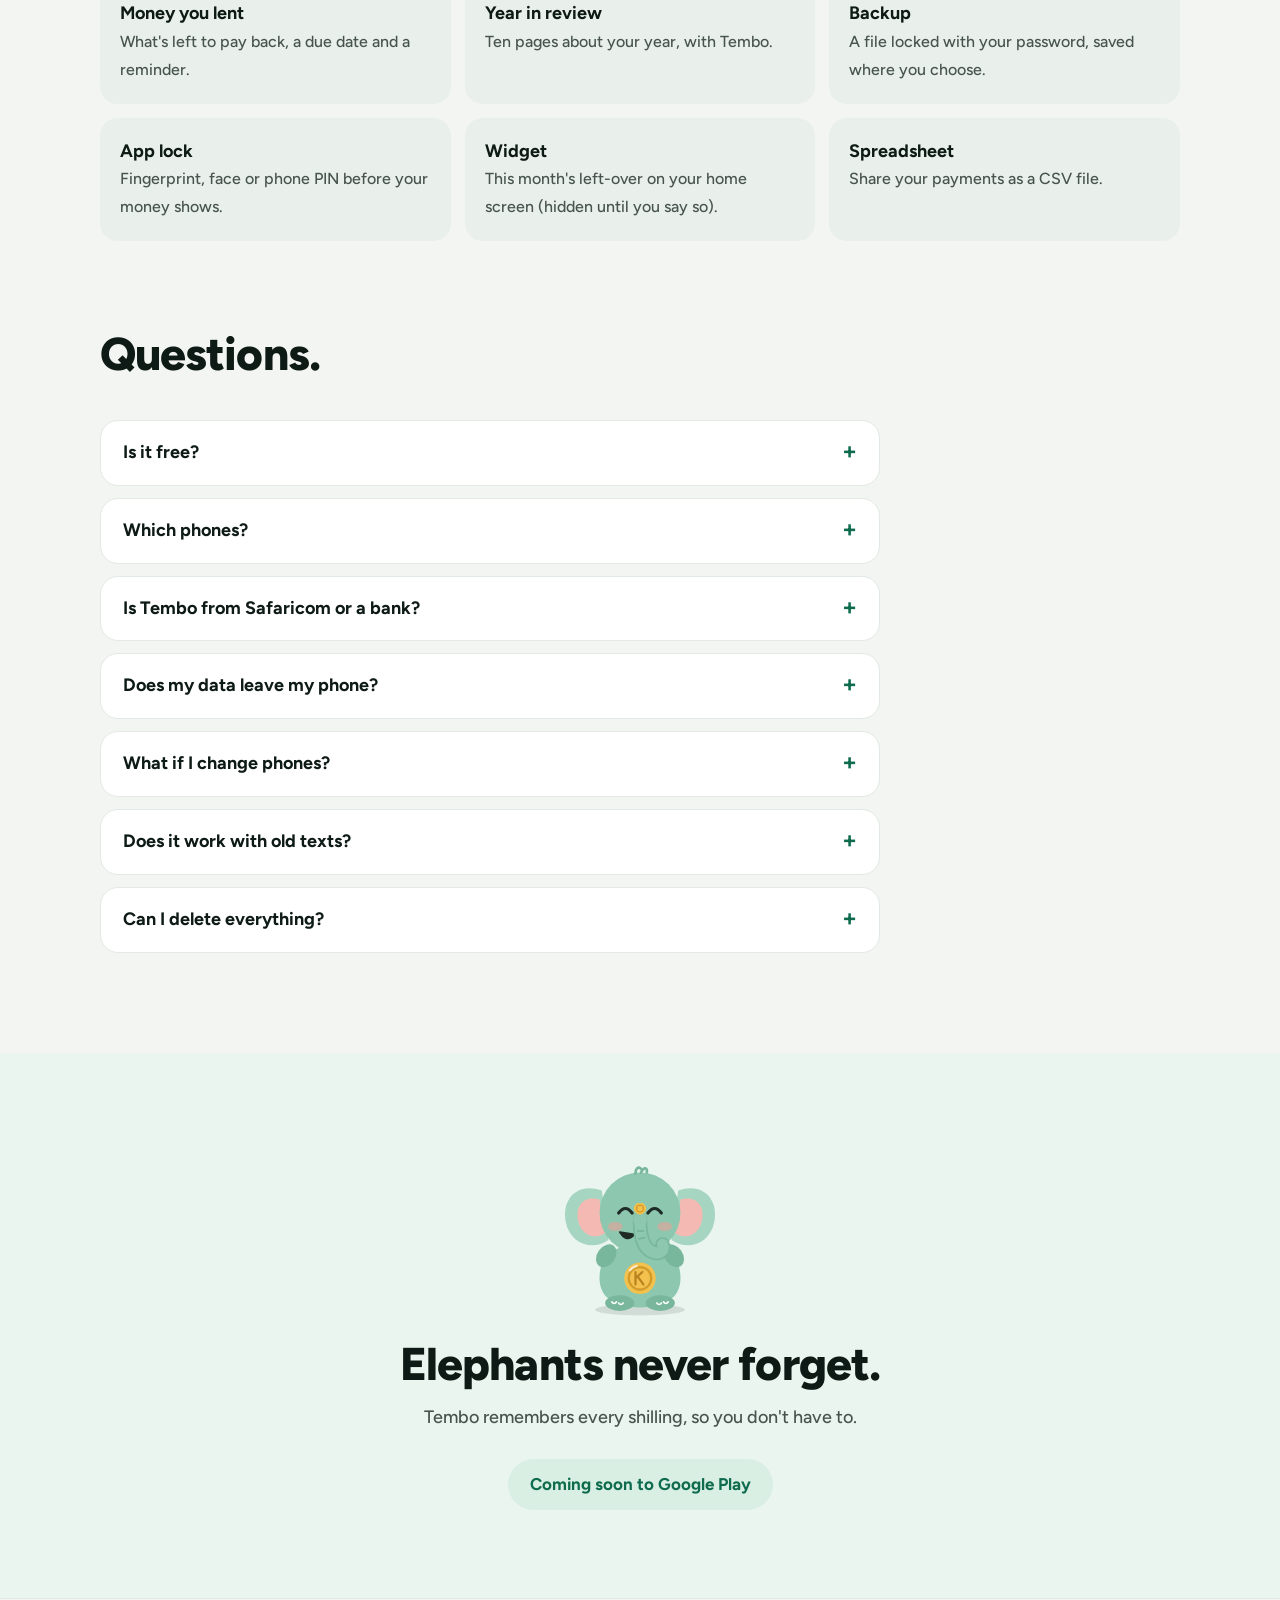
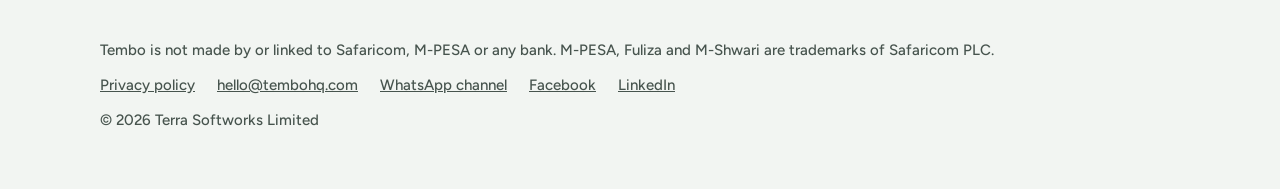
==== commit ade3e934: "Footer: WhatsApp channel, Facebook and LinkedIn links Co-Authored-By: Claude Opus 5.5 <noreply@anthr" ====
--- a/index.html
+++ b/index.html
@@ -191,6 +191,9 @@
     <div class="links">
       <a href="https://matnyaga.github.io/tembo-app/privacy.html">Privacy policy</a>
       <a href="mailto:hello@tembohq.com">hello@tembohq.com</a>
+      <a href="https://whatsapp.com/channel/0029Vb9NV8G5Ui2dXeGDpP1W">WhatsApp channel</a>
+      <a href="https://www.facebook.com/tembohq">Facebook</a>
+      <a href="https://www.linkedin.com/company/temboappke/">LinkedIn</a>
     </div>
     <p>© 2026 Terra Softworks Limited</p>
   </div>
--- a/assets/style.css
+++ b/assets/style.css
@@ -53,7 +53,7 @@
 html { scroll-behavior: smooth; -webkit-text-size-adjust: 100%; }
 @media (prefers-reduced-motion: reduce) { html { scroll-behavior: auto; } }
 body { margin: 0; background: var(--bg); color: var(--text); font: 500 18px/1.55 Figtree, system-ui, sans-serif; }
-img, video { display: block; max-width: 100%; }
+img, video { display: block; max-width: 100%; height: auto; }
 a { color: var(--accent); }
 h1, h2, h3 { line-height: 1.1; letter-spacing: -0.02em; margin: 0; }
 h1 { font-weight: 800; font-size: clamp(40px, 7vw, 72px); }
@@ -93,7 +93,7 @@
 .hero .cta { display: flex; flex-wrap: wrap; align-items: center; gap: 14px 20px; margin-top: 32px; }
 .hero .note { font-size: 15px; color: var(--text-2); }
 .hero-art { position: relative; justify-self: center; width: min(360px, 100%); }
-.phone { border: 10px solid var(--text); border-radius: 44px; overflow: hidden; background: var(--card); aspect-ratio: 9 / 19; box-shadow: 0 30px 60px -30px rgb(0 0 0 / 0.35); }
+.phone { border: 10px solid var(--text); border-radius: 44px; overflow: hidden; background: var(--card); aspect-ratio: 9 / 20; box-shadow: 0 30px 60px -30px rgb(0 0 0 / 0.35); }
 .phone img { width: 100%; }
 .hero-art .tembo { position: absolute; width: 44%; left: -38%; bottom: -6%; }
 .hero-art .tembo-disc { position: absolute; inset: 6%; border-radius: 50%; background: var(--disc); z-index: -1; }
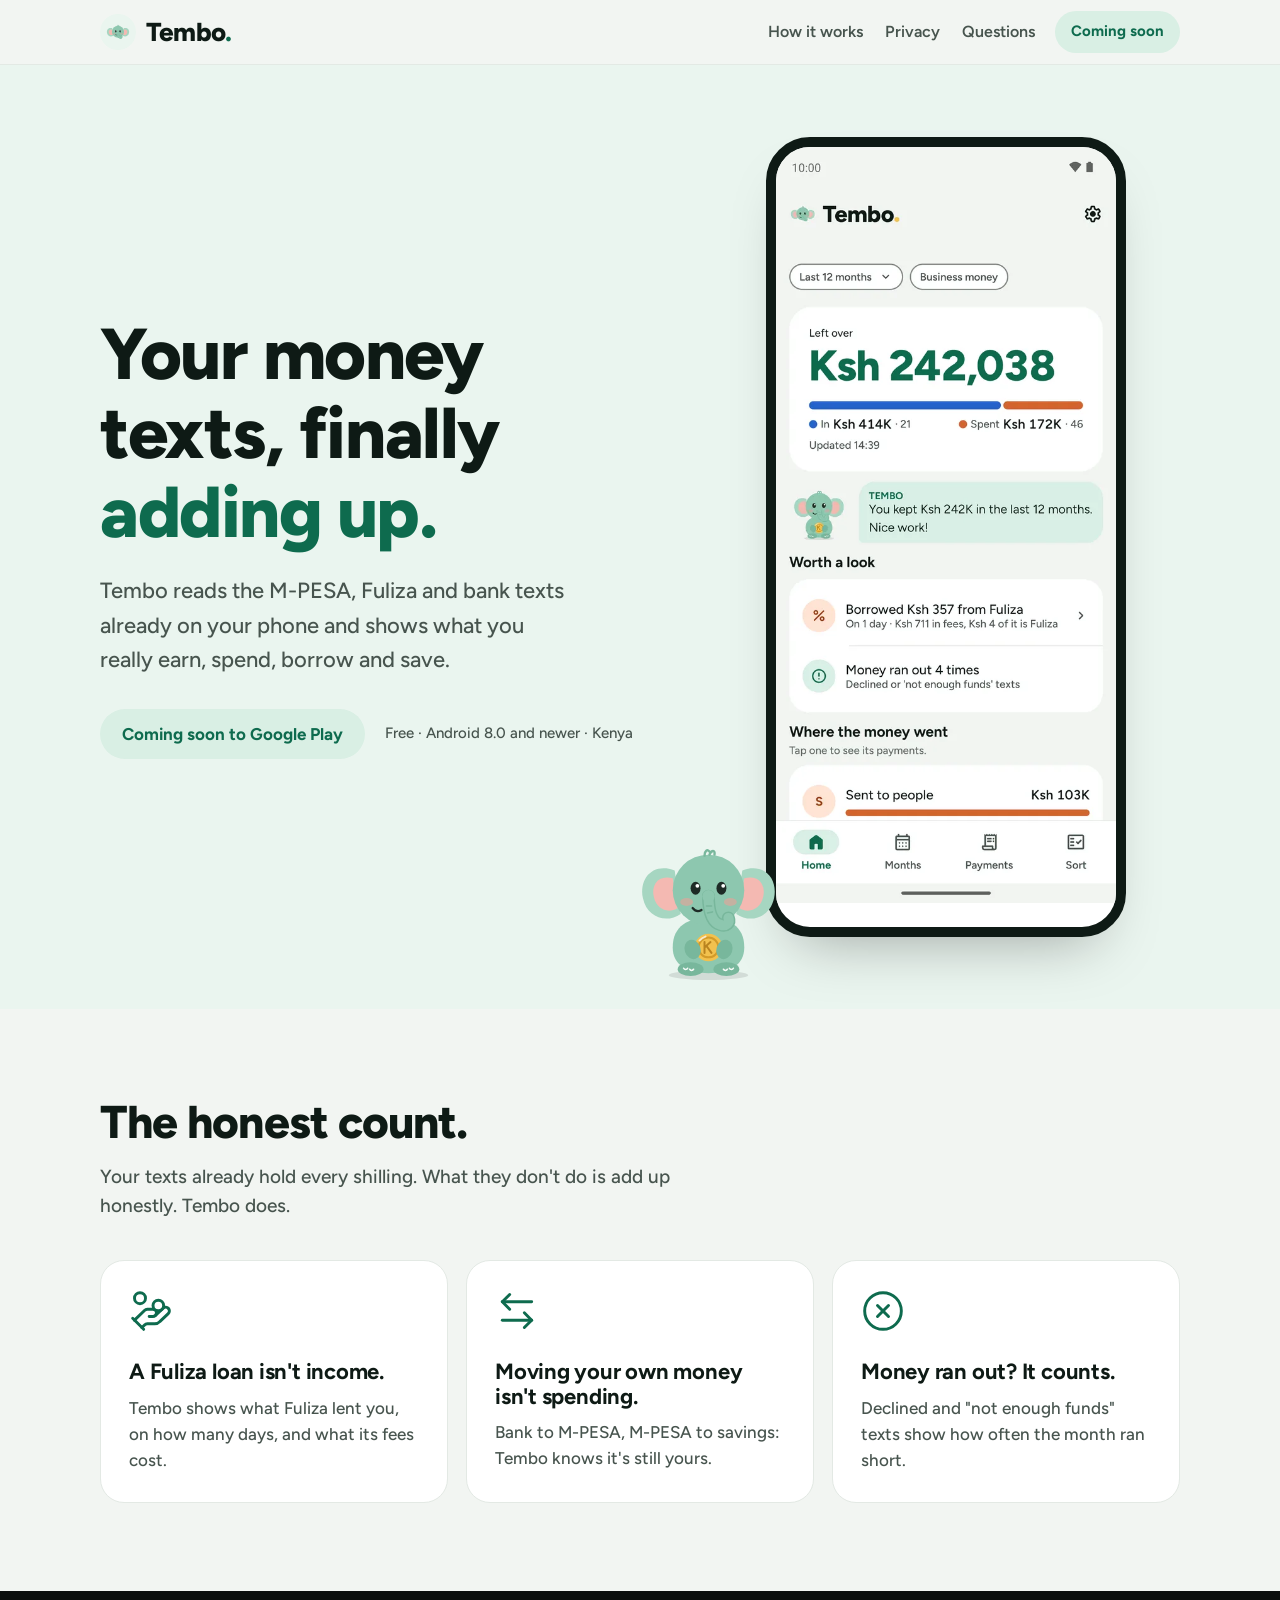
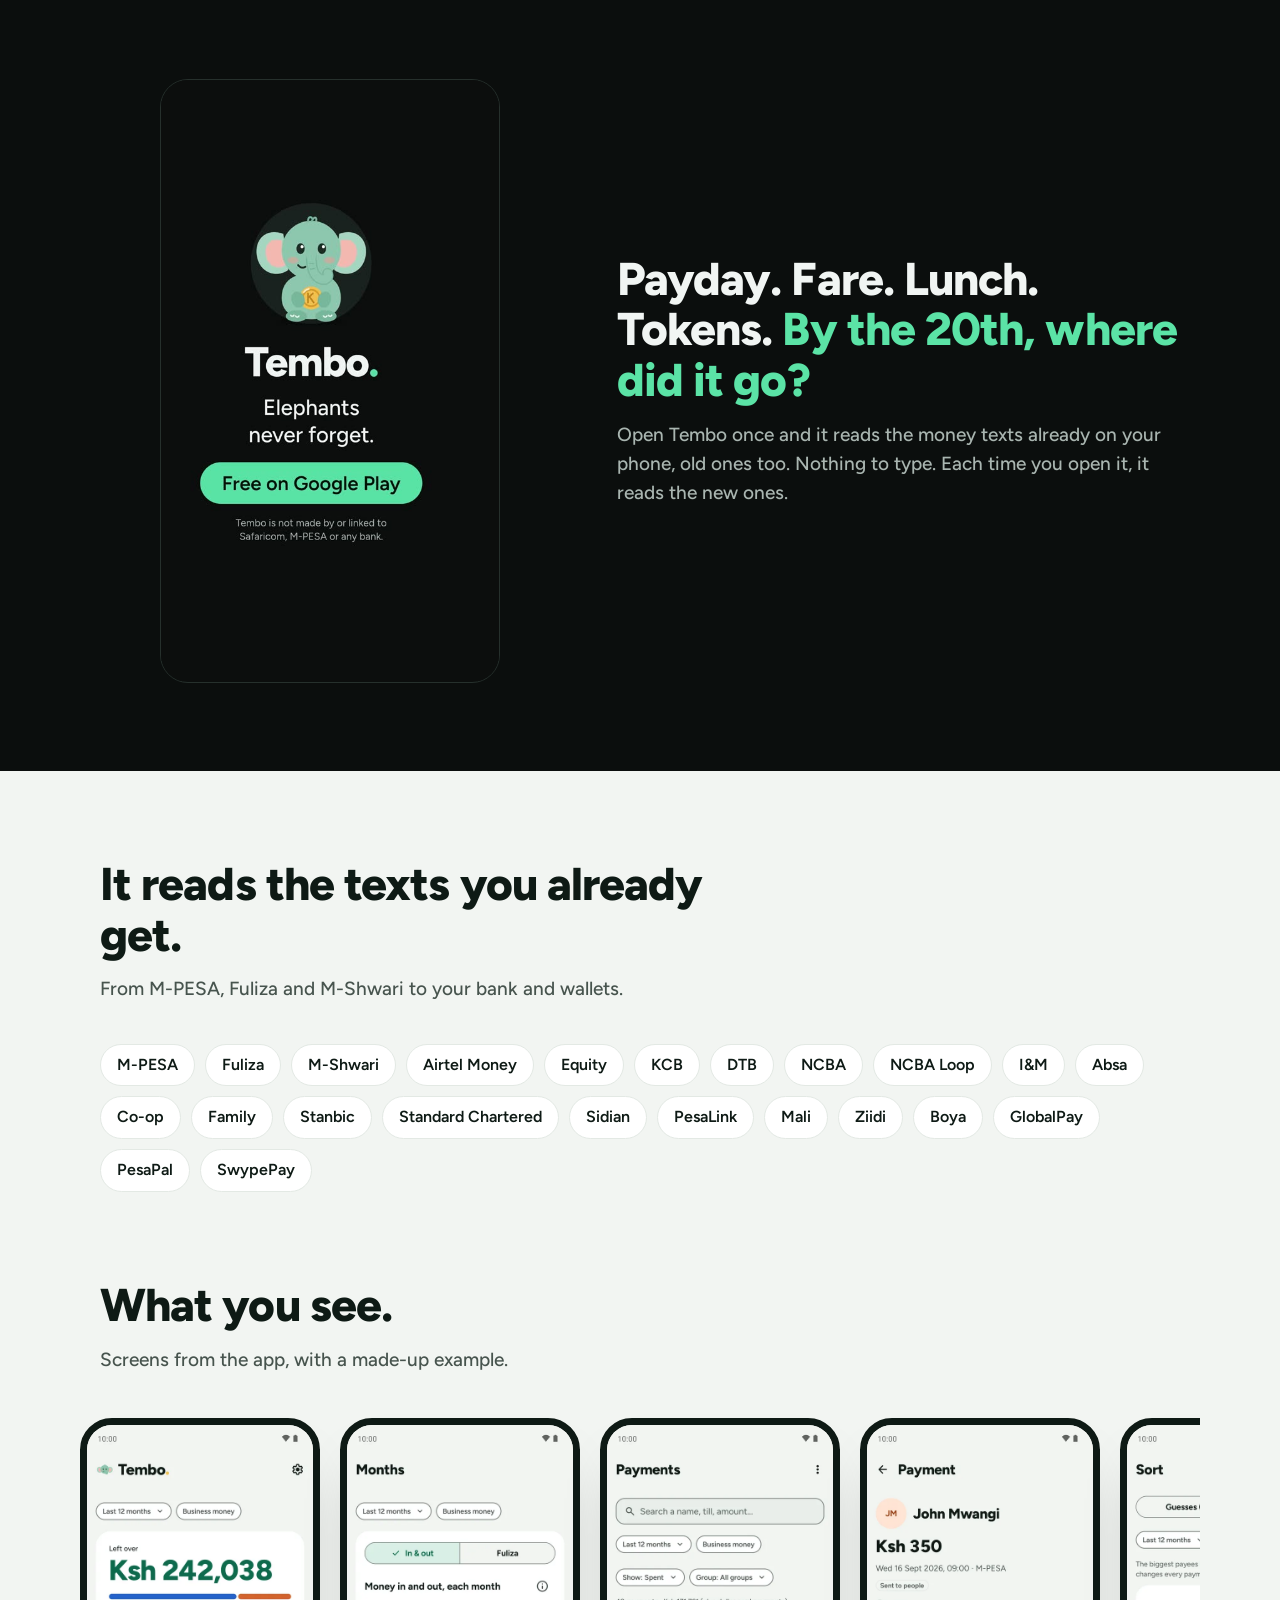
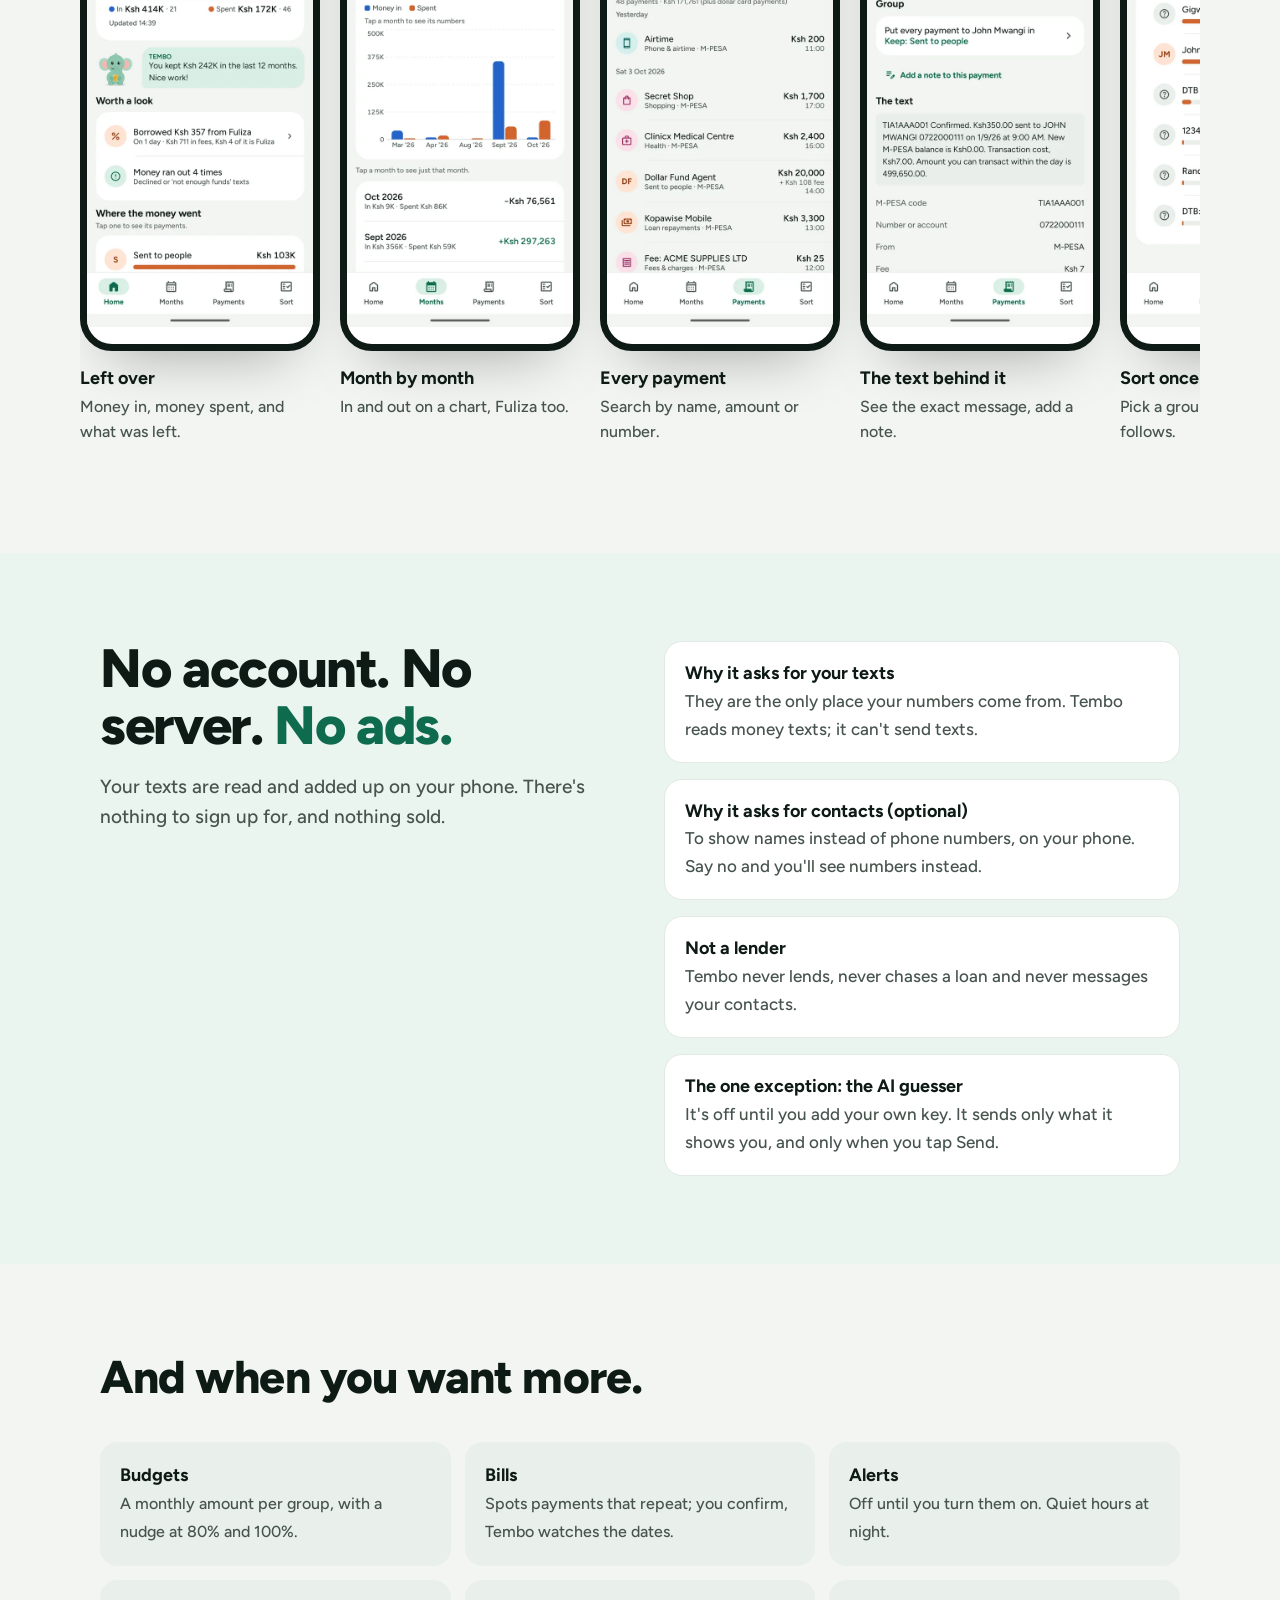
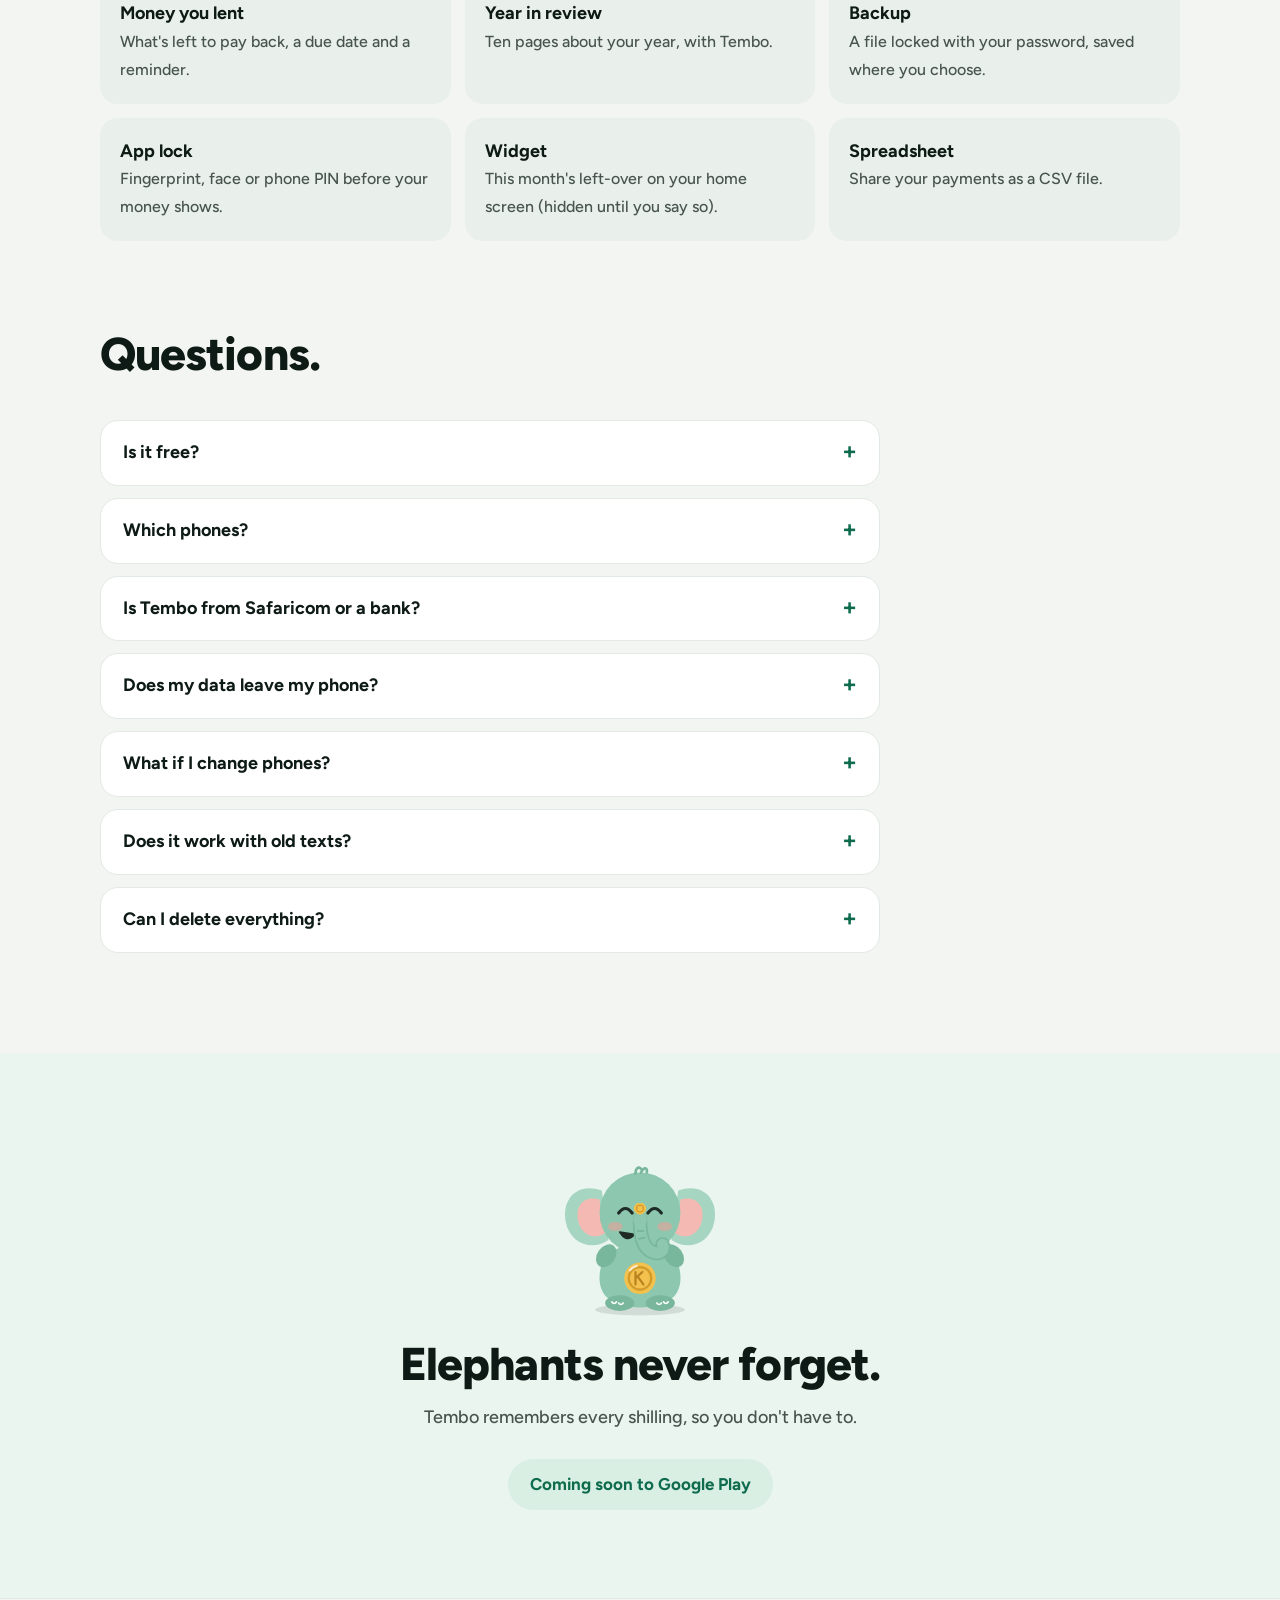
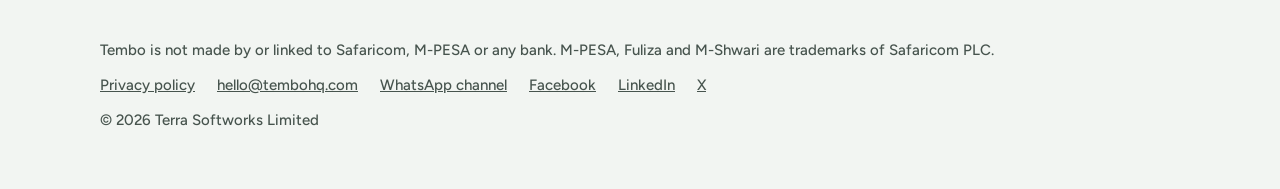
==== commit 092b7932: "Footer: X link Co-Authored-By: Claude Opus 5.5 <noreply@anthropic.com> Claude-Session: https://claud" ====
--- a/index.html
+++ b/index.html
@@ -194,6 +194,7 @@
       <a href="https://whatsapp.com/channel/0029Vb9NV8G5Ui2dXeGDpP1W">WhatsApp channel</a>
       <a href="https://www.facebook.com/tembohq">Facebook</a>
       <a href="https://www.linkedin.com/company/temboappke/">LinkedIn</a>
+      <a href="https://x.com/tembo_money">X</a>
     </div>
     <p>© 2026 Terra Softworks Limited</p>
   </div>
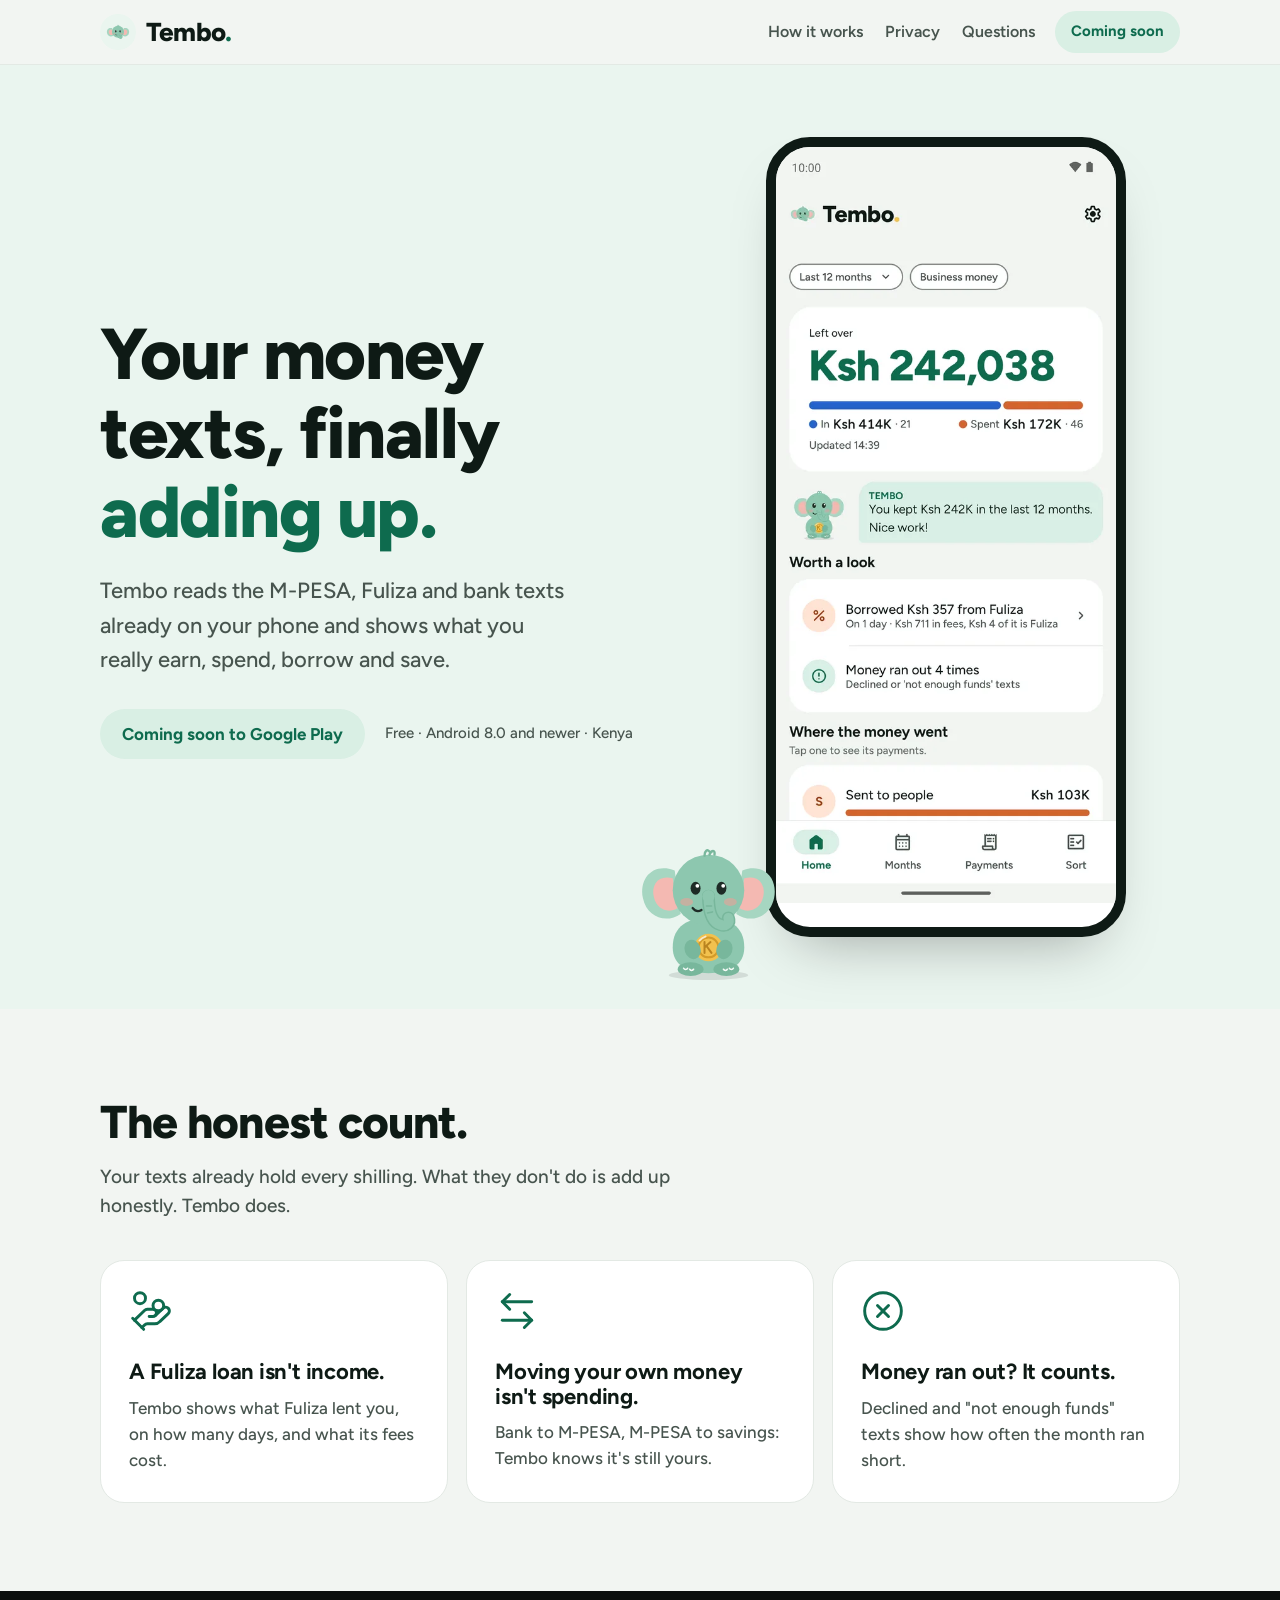
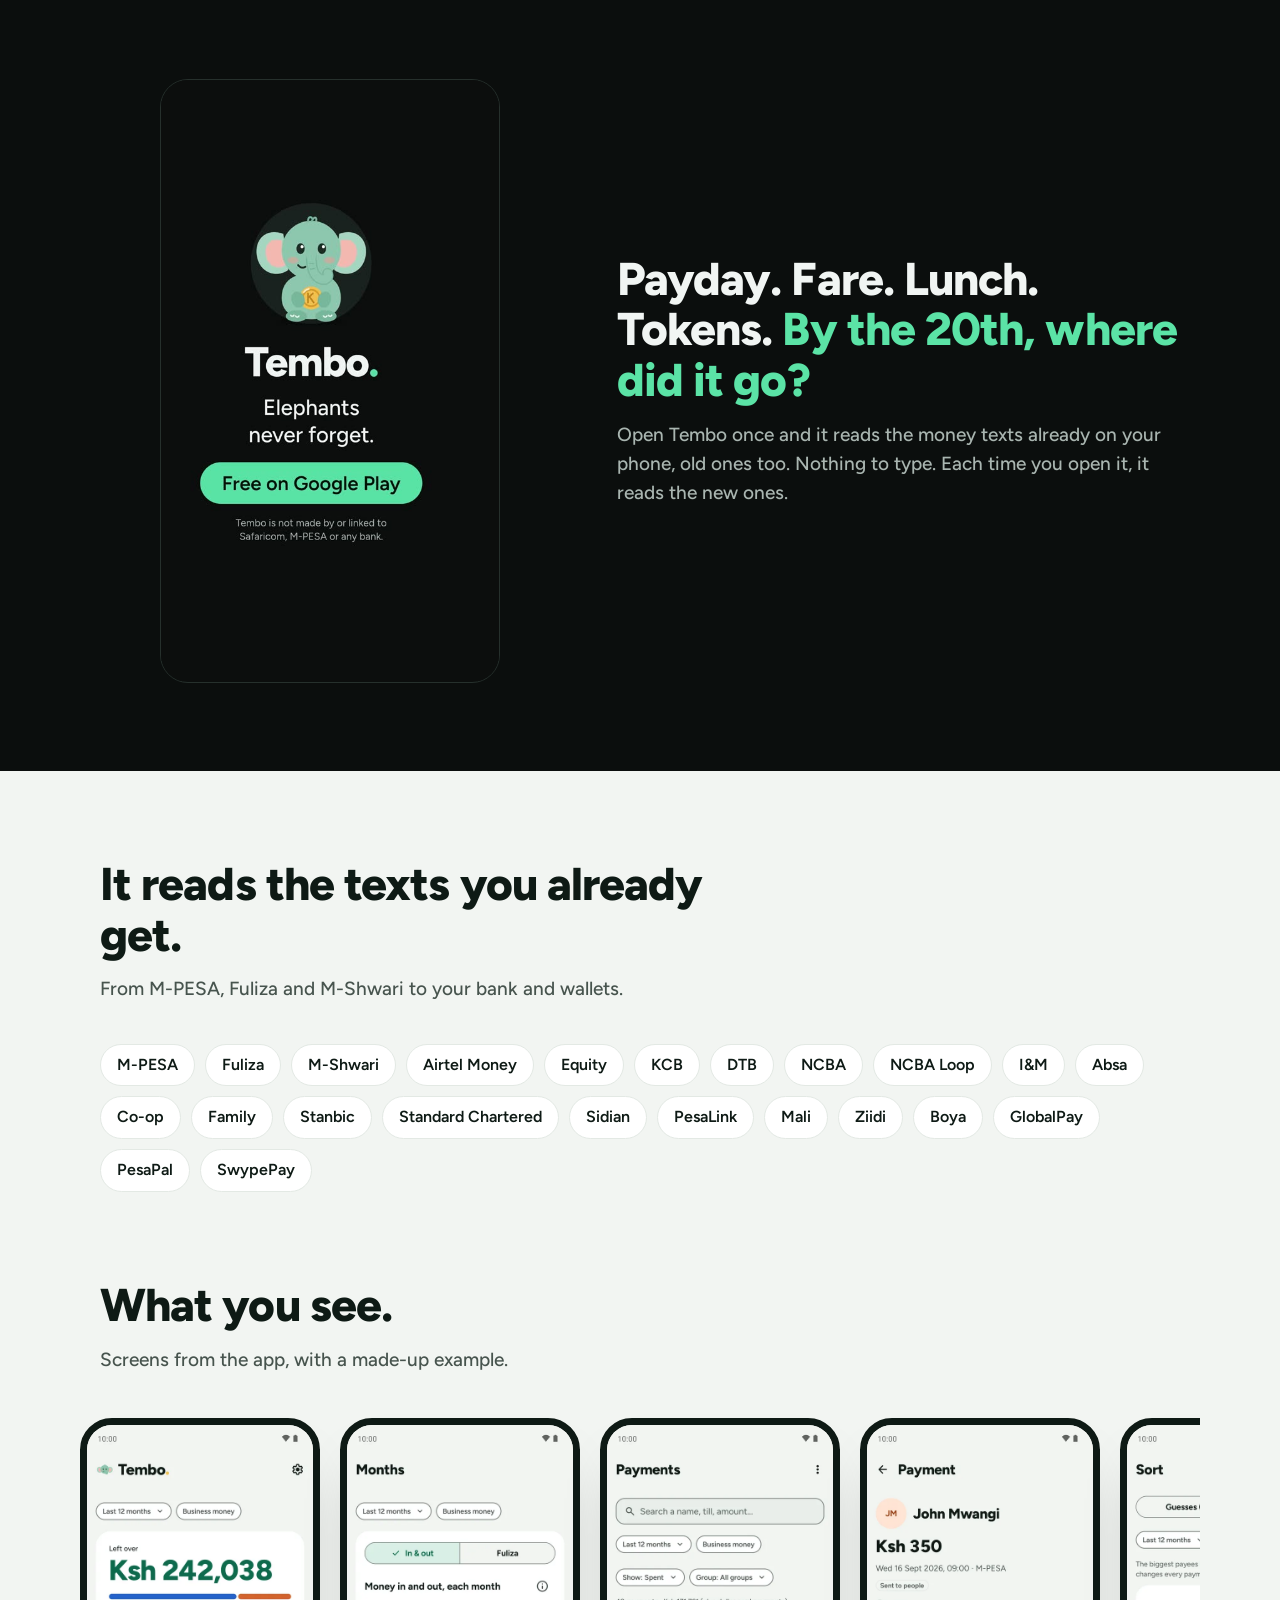
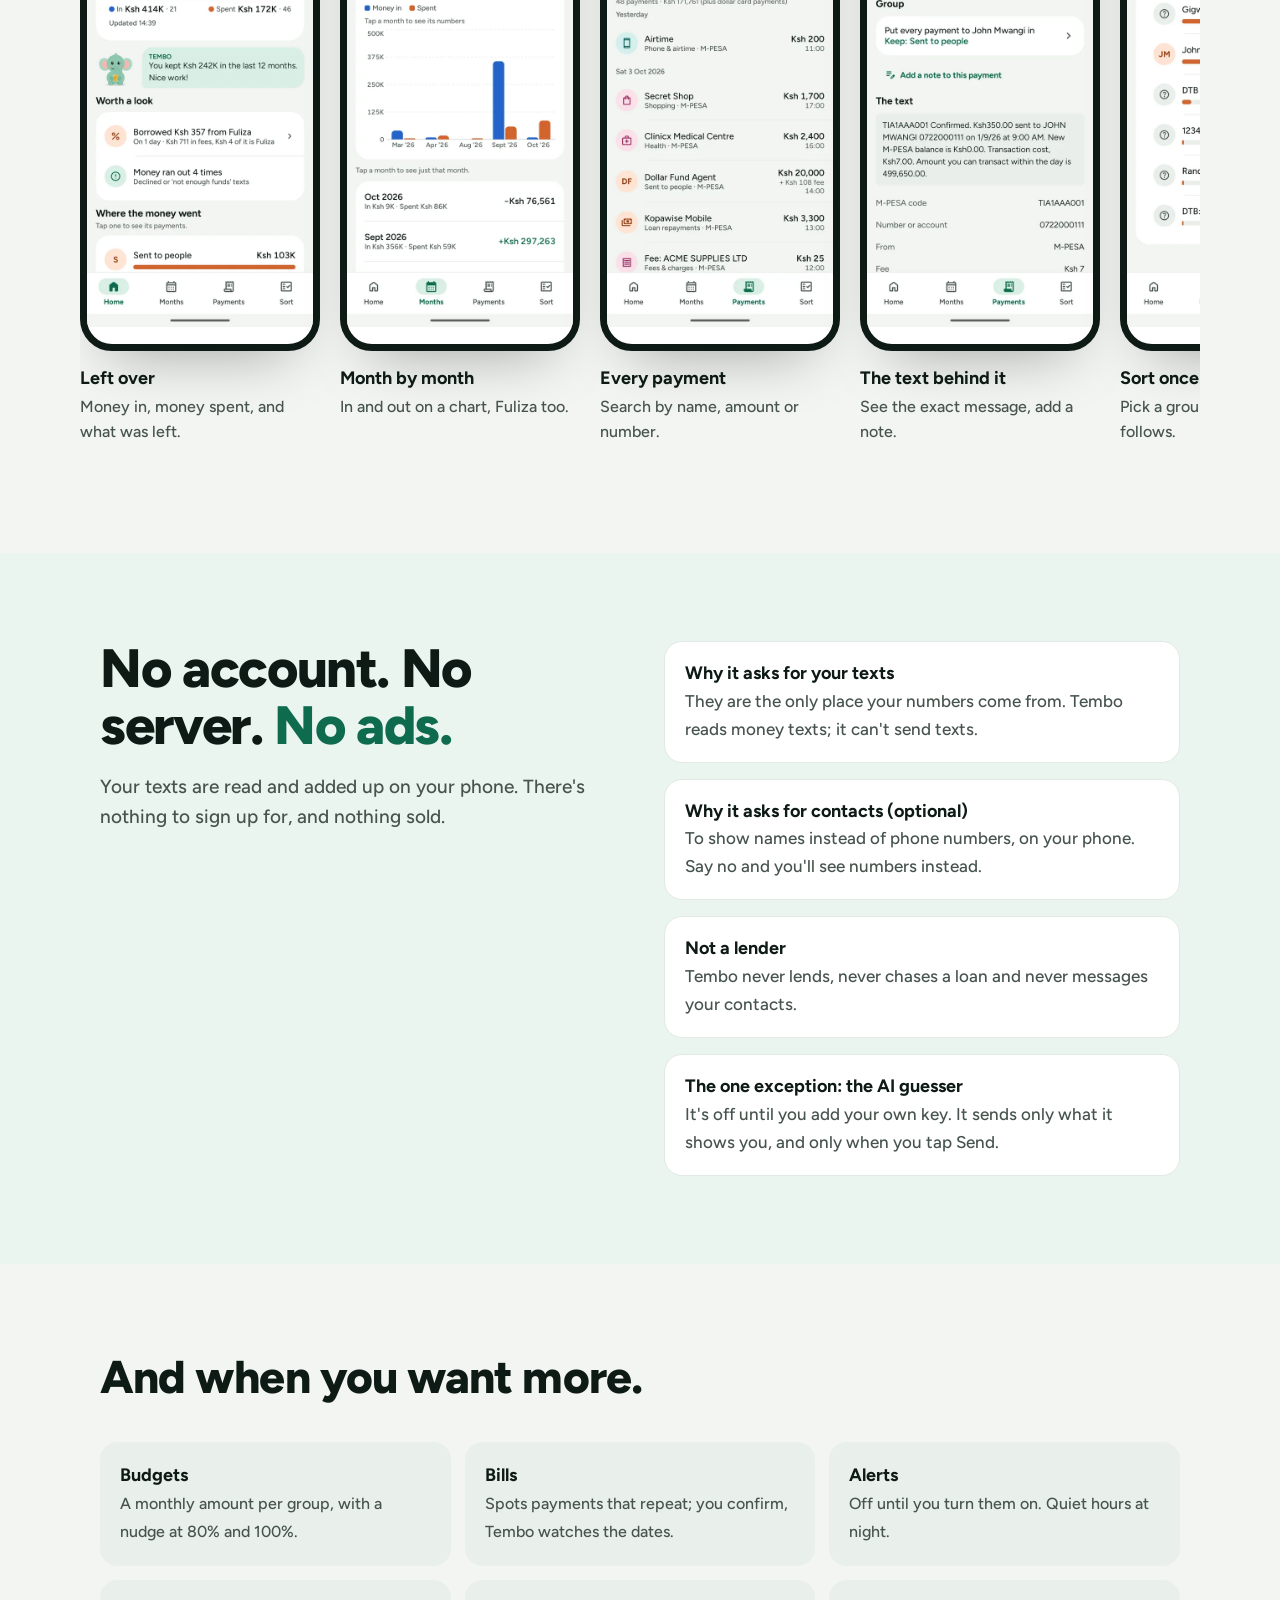
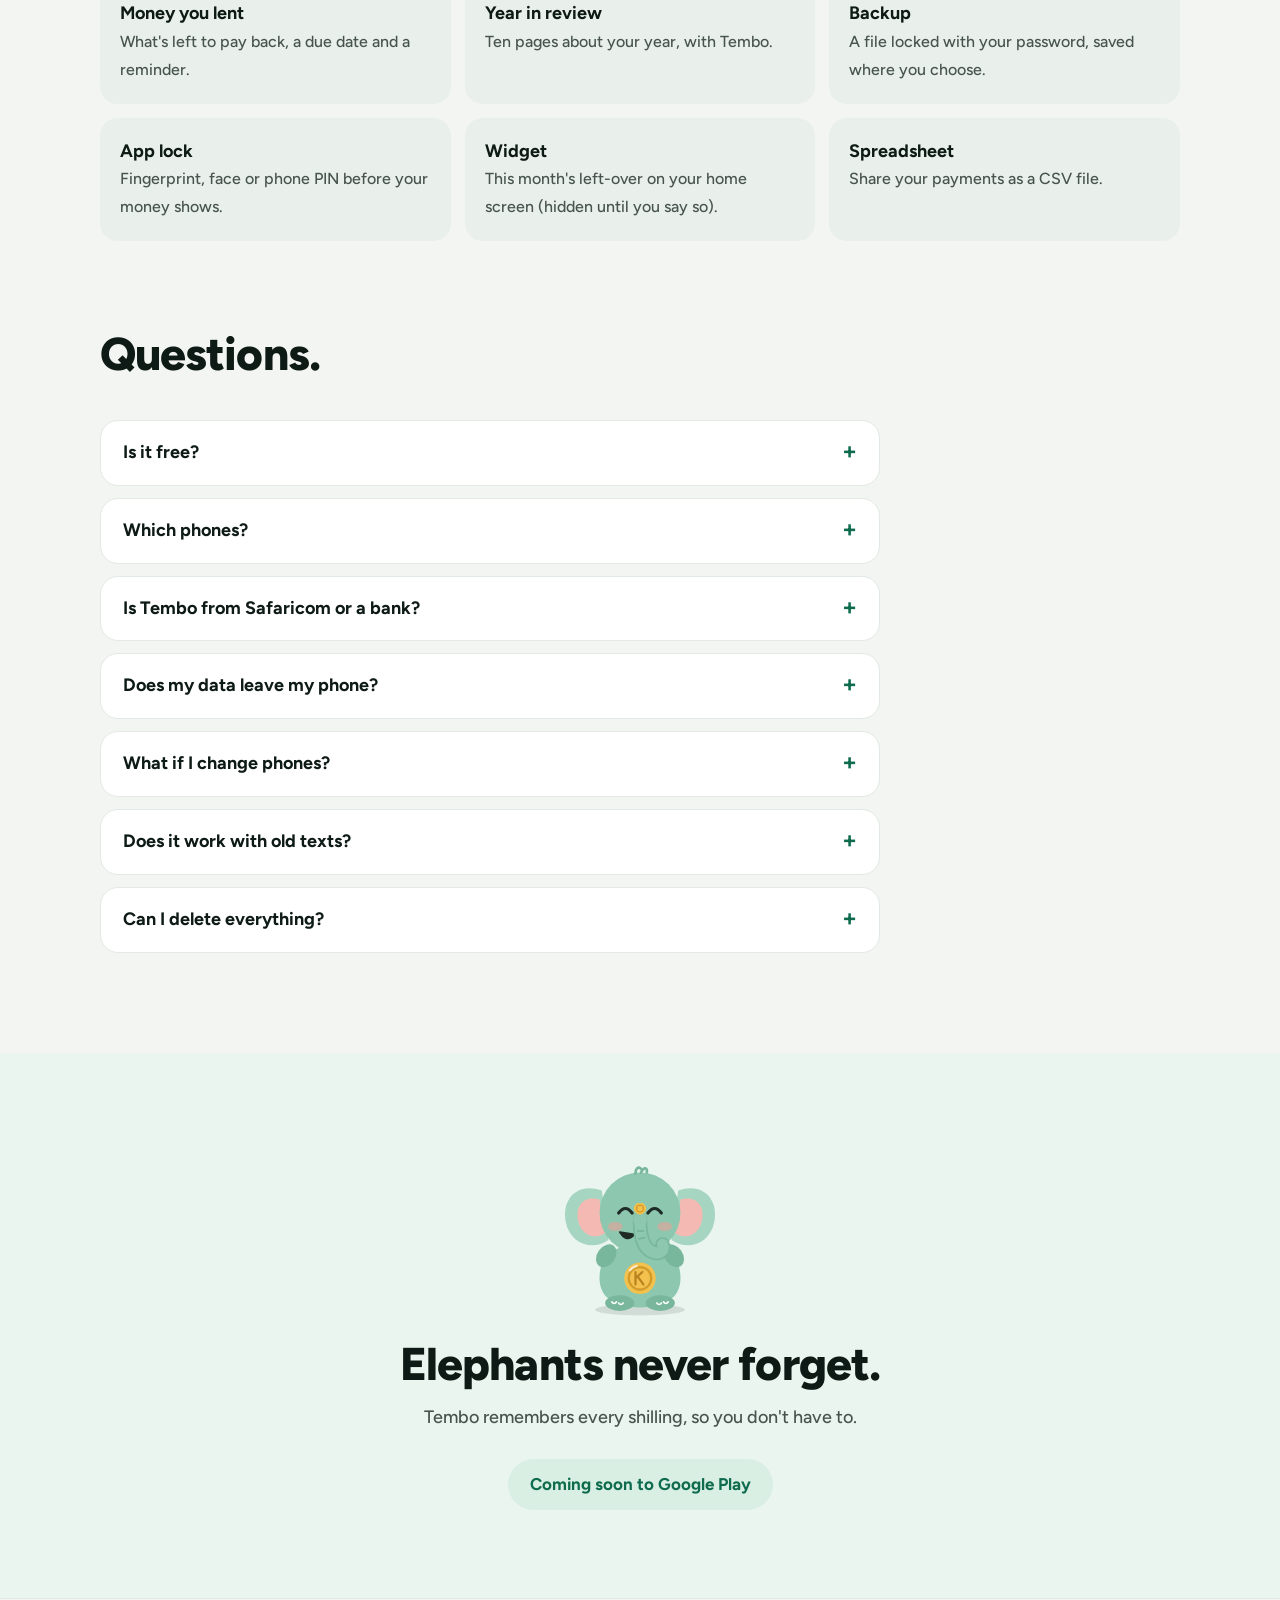
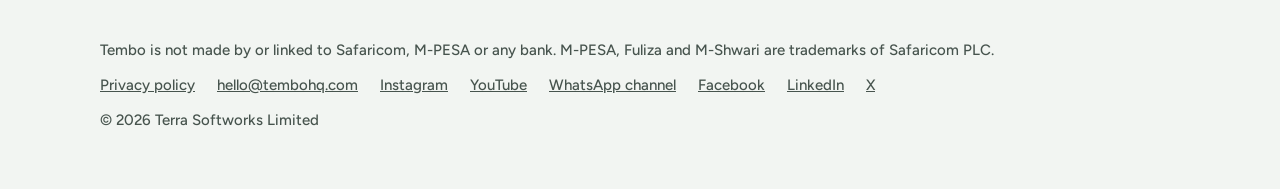
==== commit 62ca3e38: "Footer: Instagram and YouTube links Co-Authored-By: Claude Opus 5.5 <noreply@anthropic.com> Claude-S" ====
--- a/index.html
+++ b/index.html
@@ -191,6 +191,8 @@
     <div class="links">
       <a href="https://matnyaga.github.io/tembo-app/privacy.html">Privacy policy</a>
       <a href="mailto:hello@tembohq.com">hello@tembohq.com</a>
+      <a href="https://www.instagram.com/tembohq/">Instagram</a>
+      <a href="https://www.youtube.com/@tembohq">YouTube</a>
       <a href="https://whatsapp.com/channel/0029Vb9NV8G5Ui2dXeGDpP1W">WhatsApp channel</a>
       <a href="https://www.facebook.com/tembohq">Facebook</a>
       <a href="https://www.linkedin.com/company/temboappke/">LinkedIn</a>
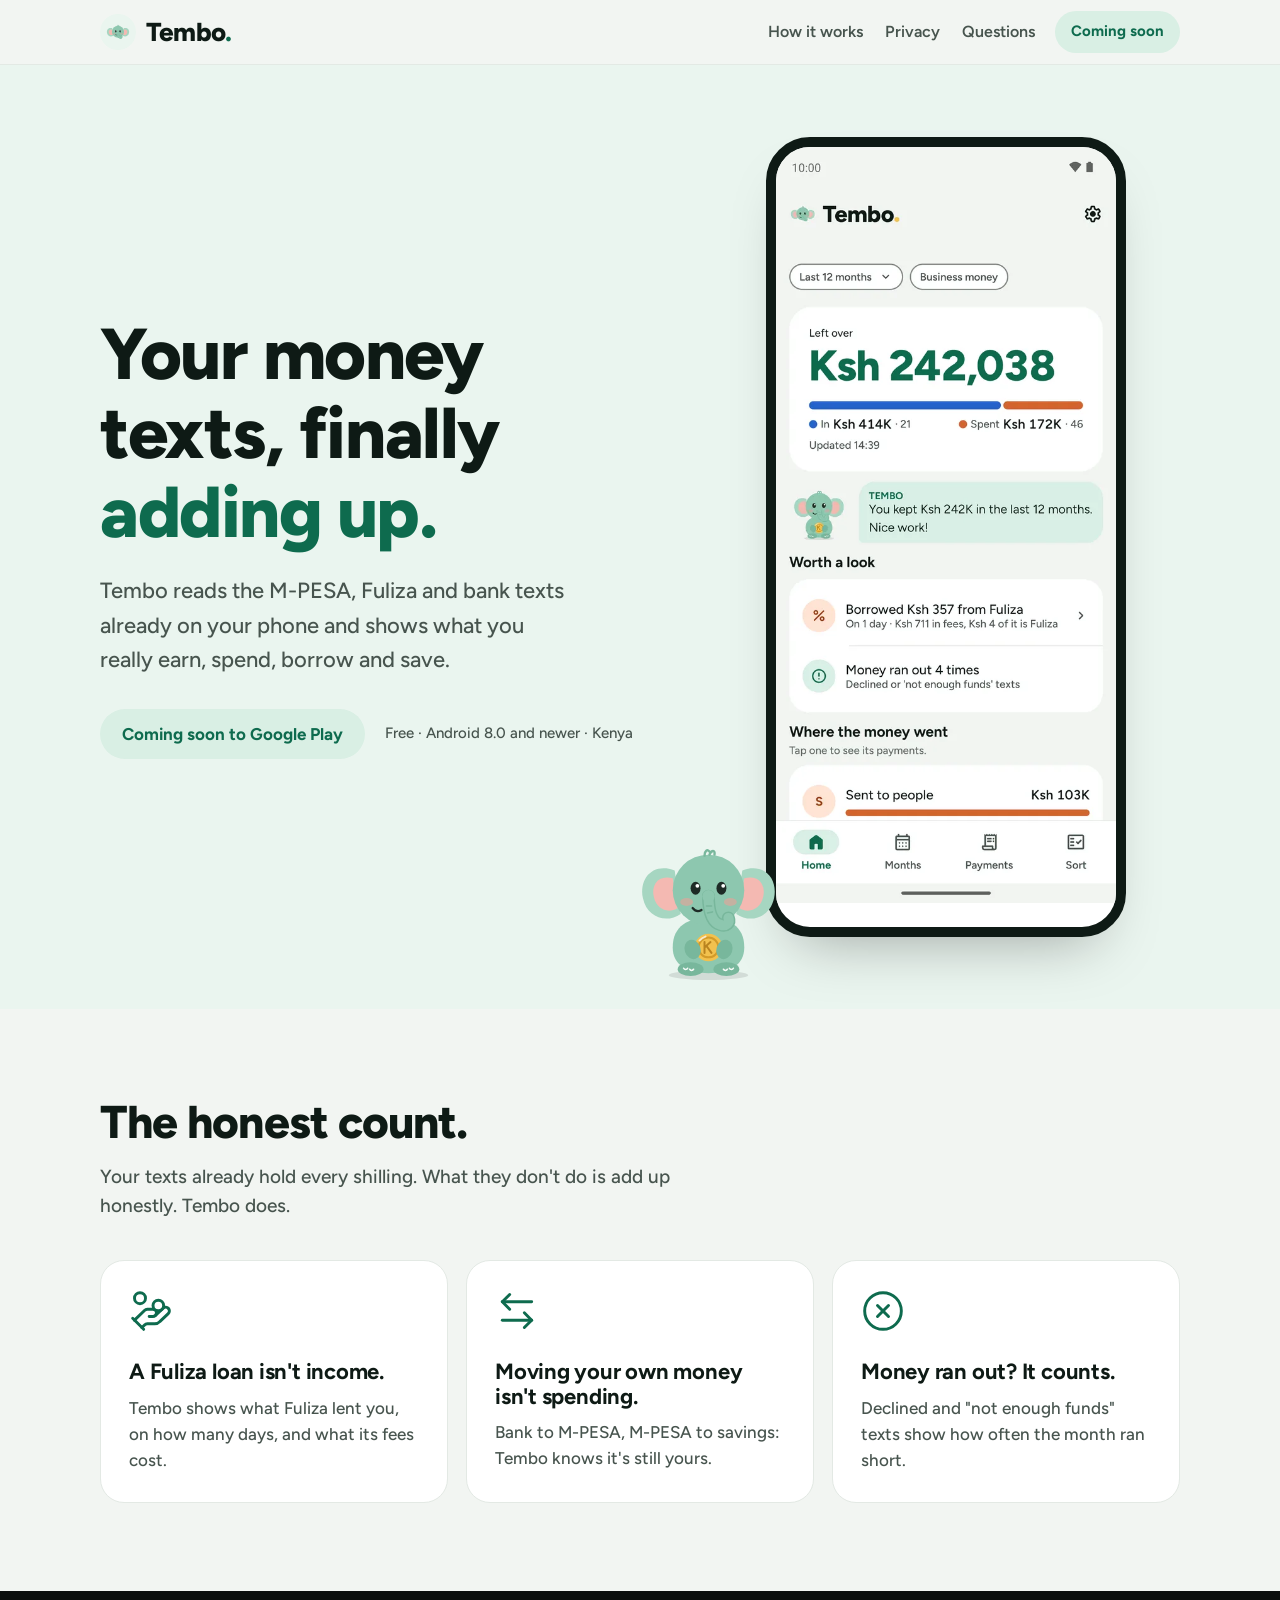
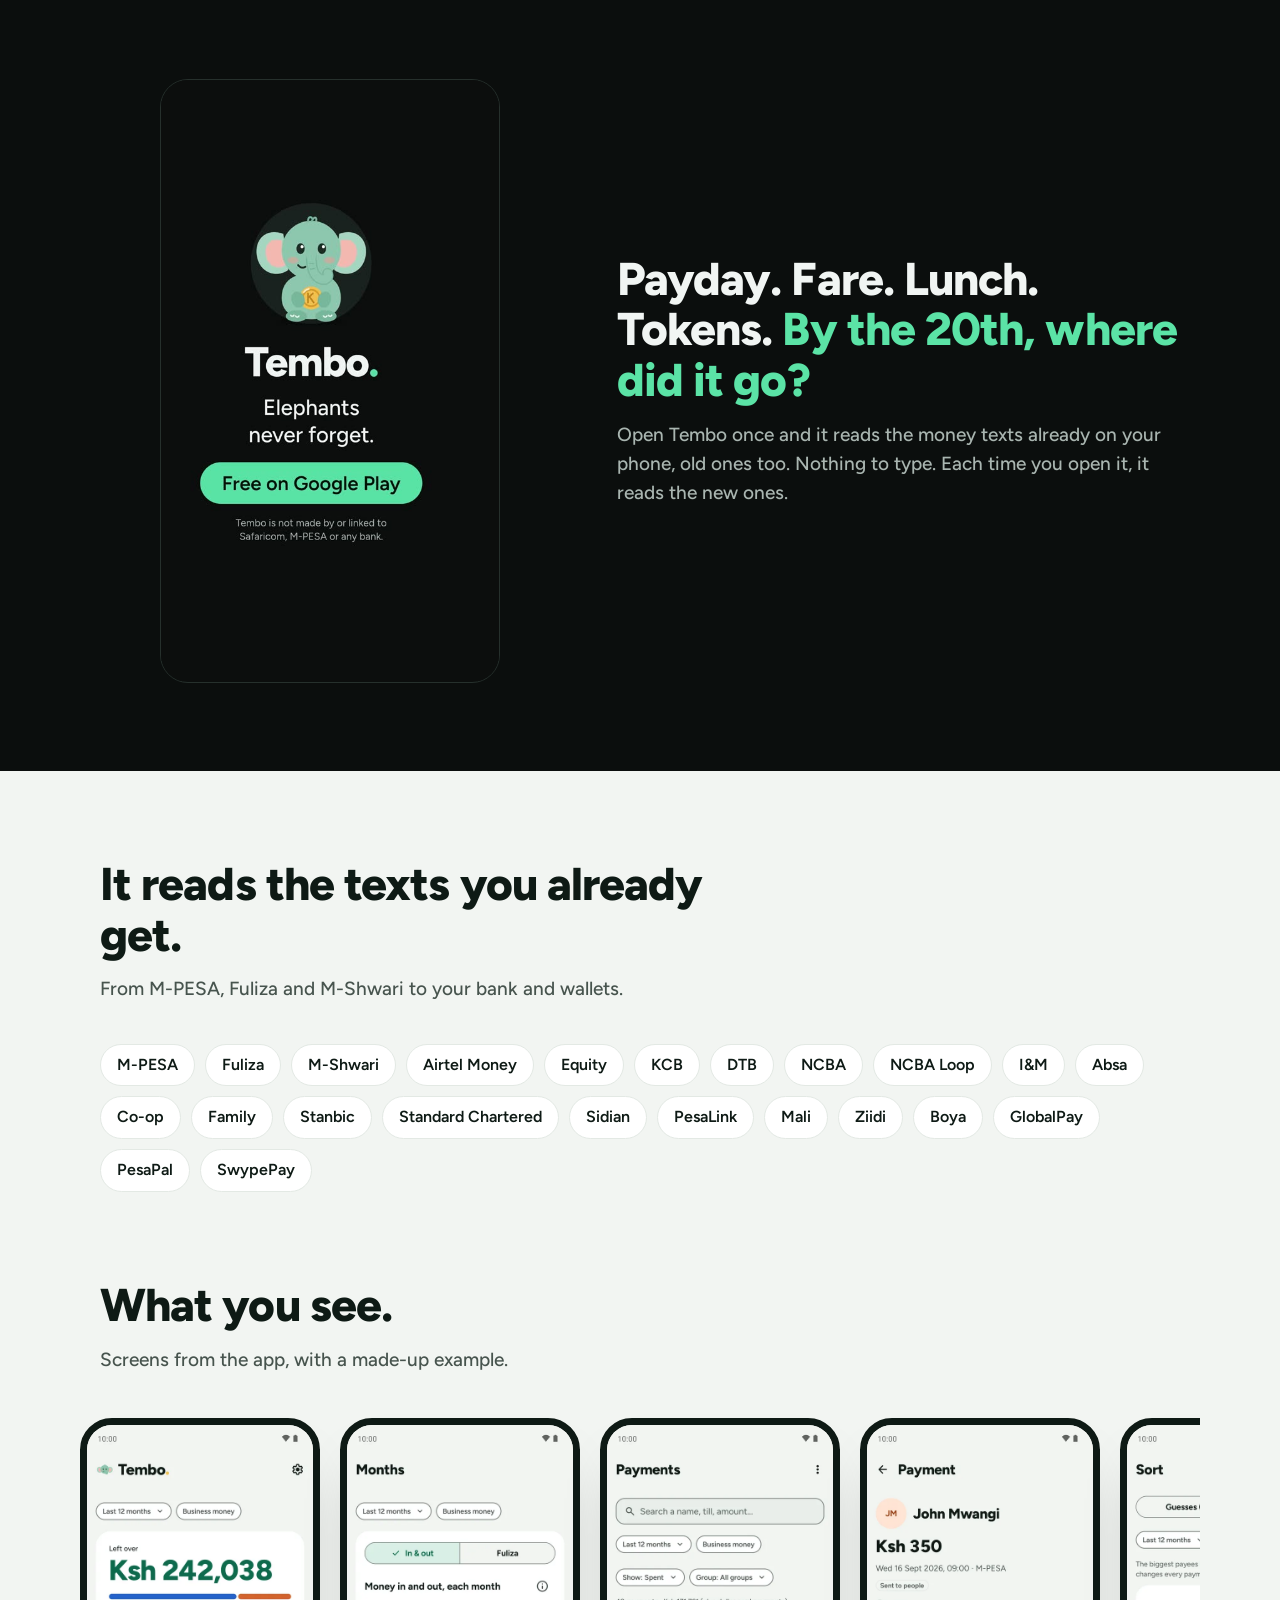
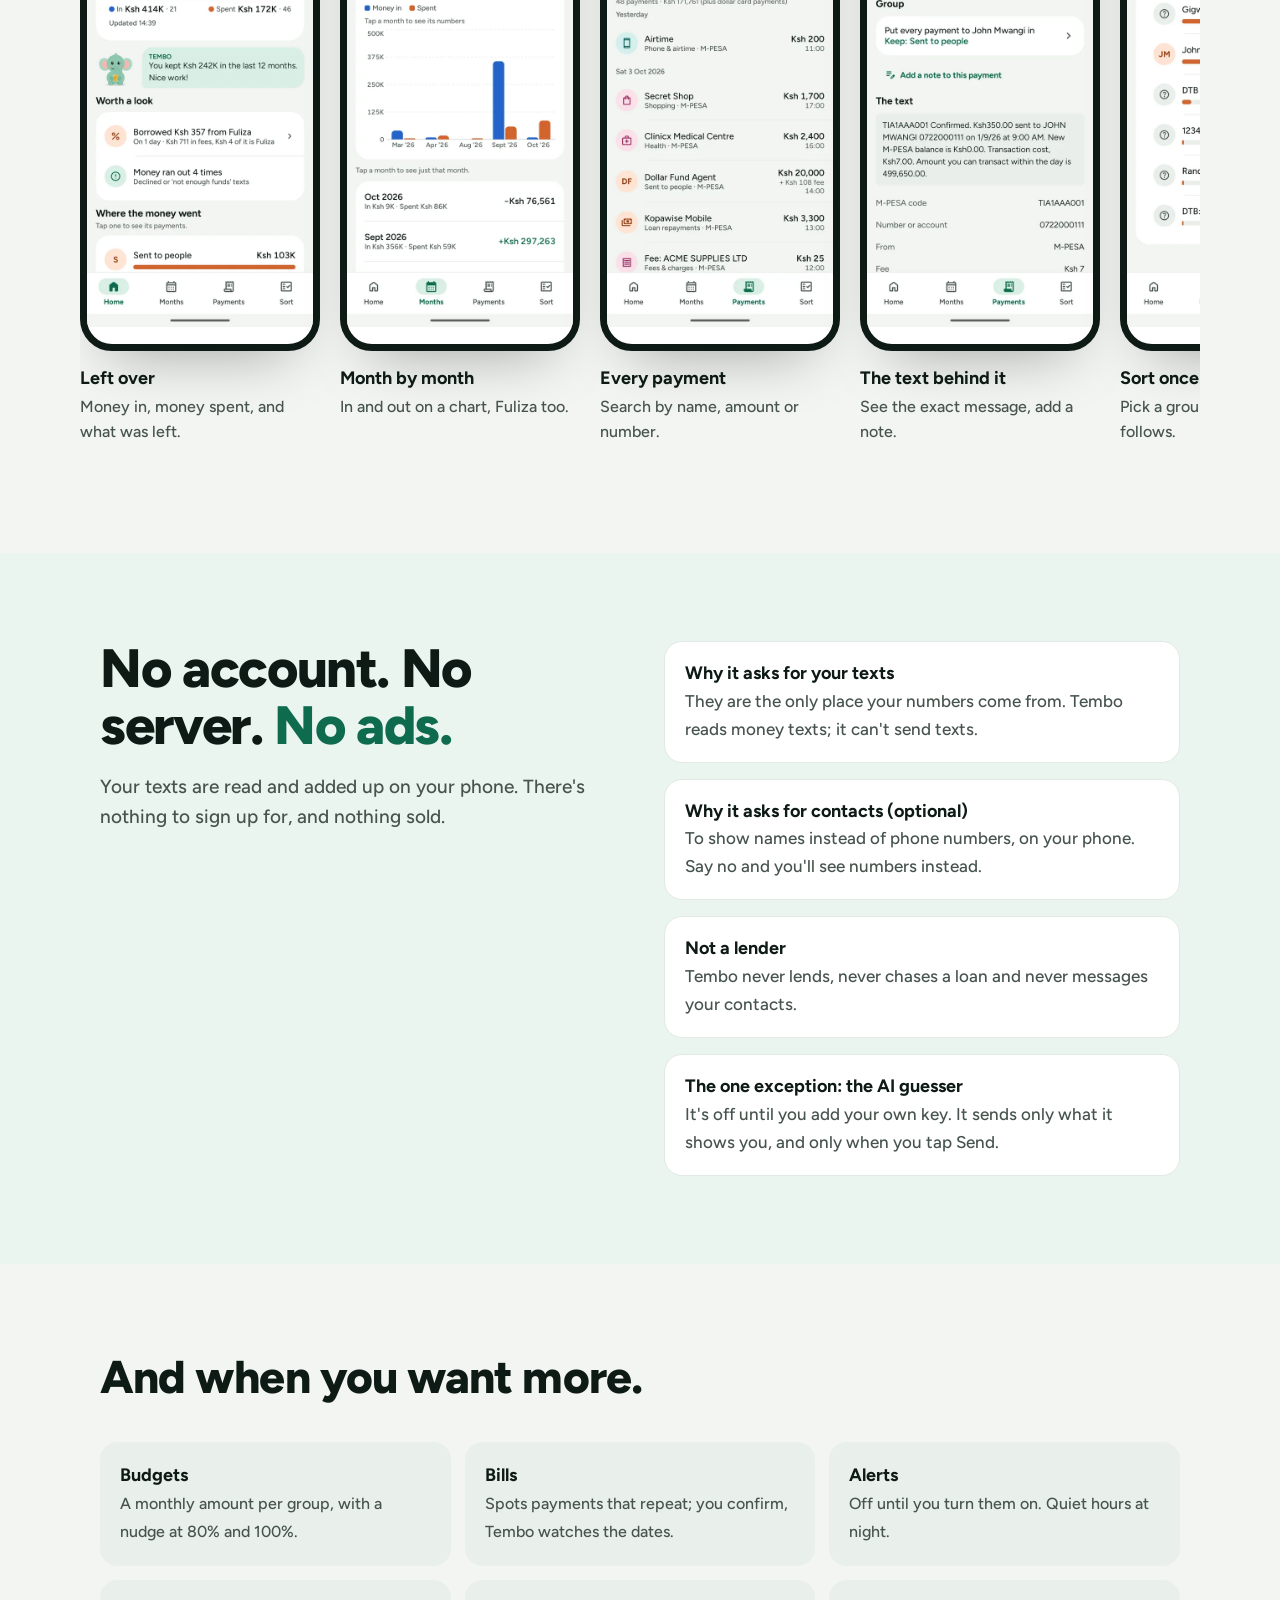
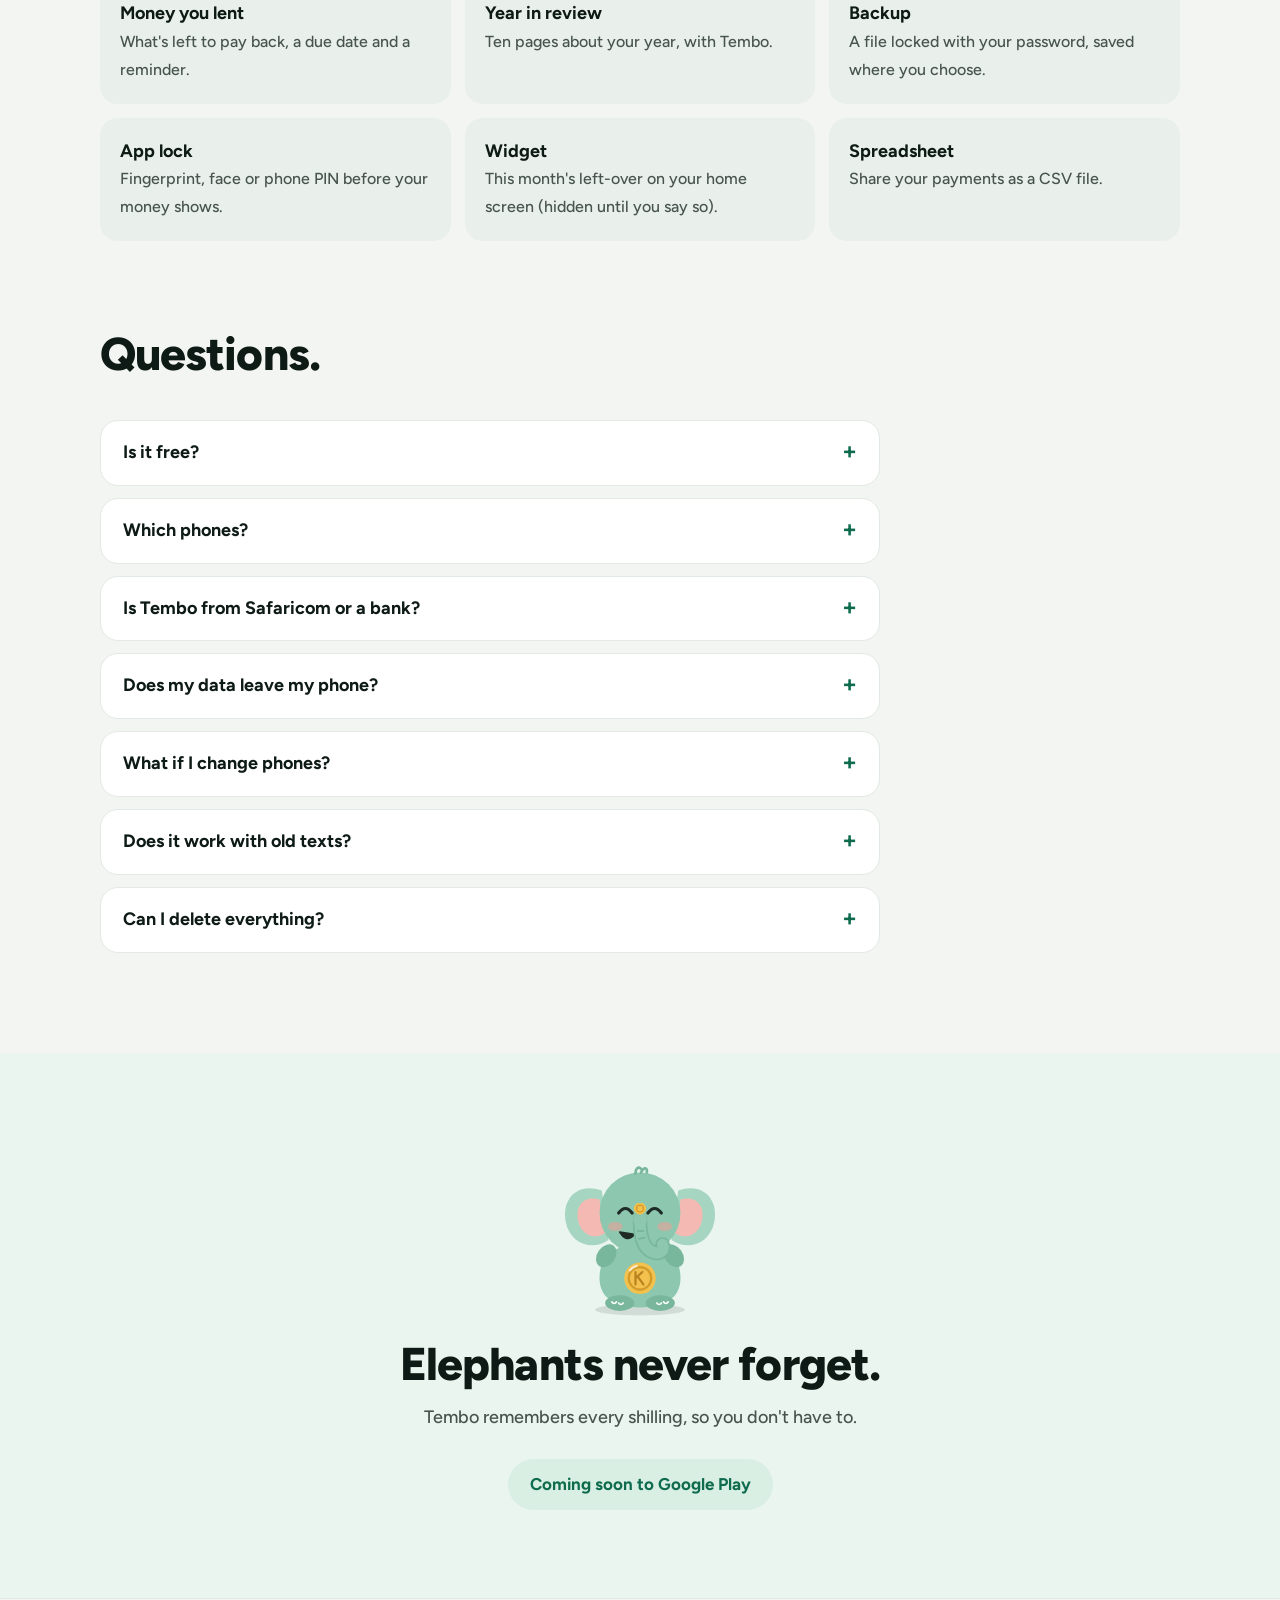
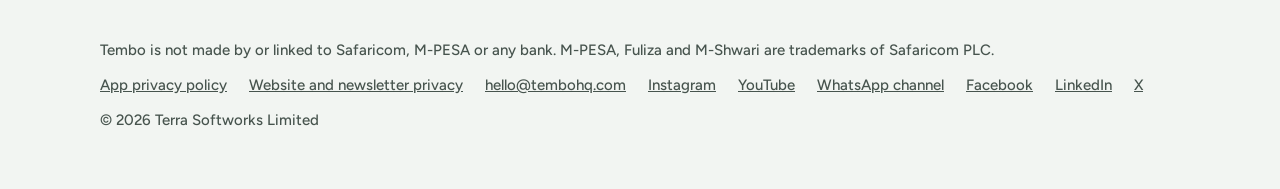
==== commit b81c6400: "Website and newsletter privacy page; footer links Co-Authored-By: Claude Opus 5.5 <noreply@anthropic" ====
--- a/index.html
+++ b/index.html
@@ -189,7 +189,8 @@
   <div class="wrap">
     <p>Tembo is not made by or linked to Safaricom, M-PESA or any bank. M-PESA, Fuliza and M-Shwari are trademarks of Safaricom PLC.</p>
     <div class="links">
-      <a href="https://matnyaga.github.io/tembo-app/privacy.html">Privacy policy</a>
+      <a href="https://matnyaga.github.io/tembo-app/privacy.html">App privacy policy</a>
+      <a href="privacy.html">Website and newsletter privacy</a>
       <a href="mailto:hello@tembohq.com">hello@tembohq.com</a>
       <a href="https://www.instagram.com/tembohq/">Instagram</a>
       <a href="https://www.youtube.com/@tembohq">YouTube</a>
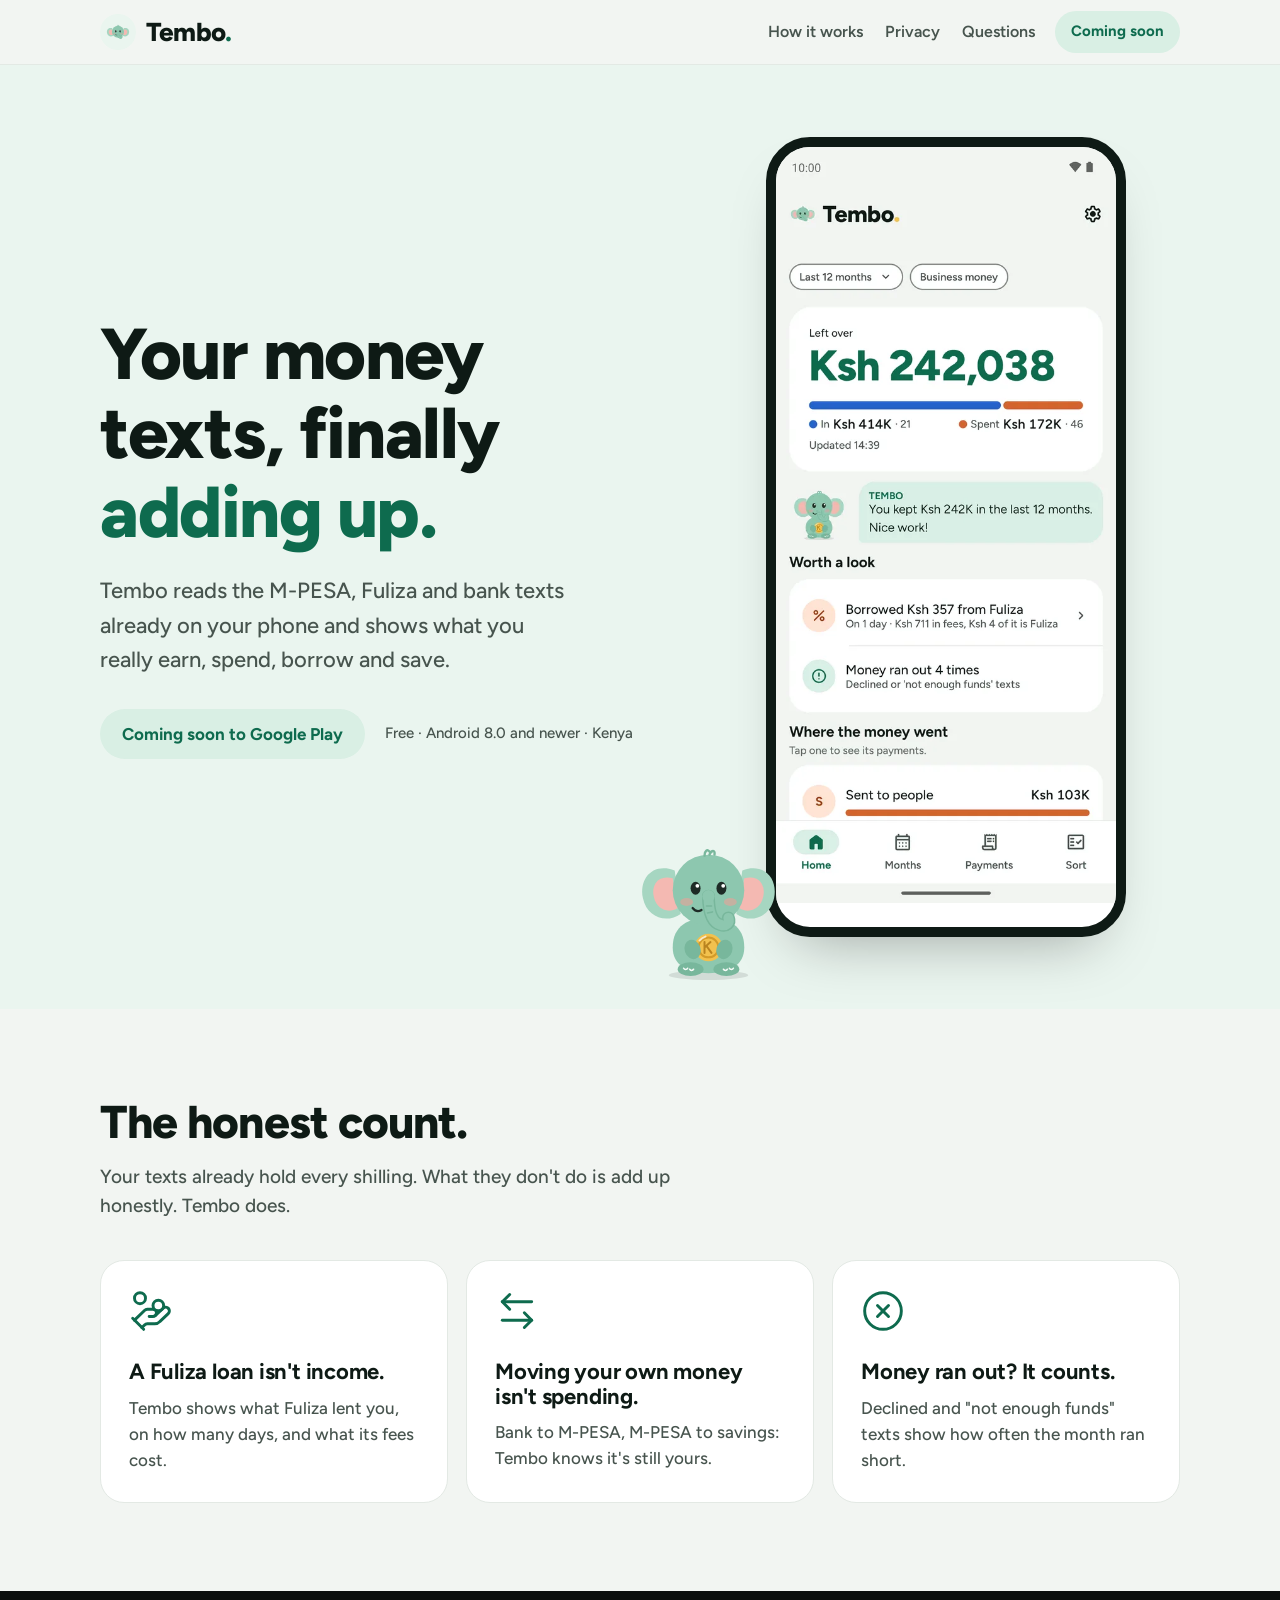
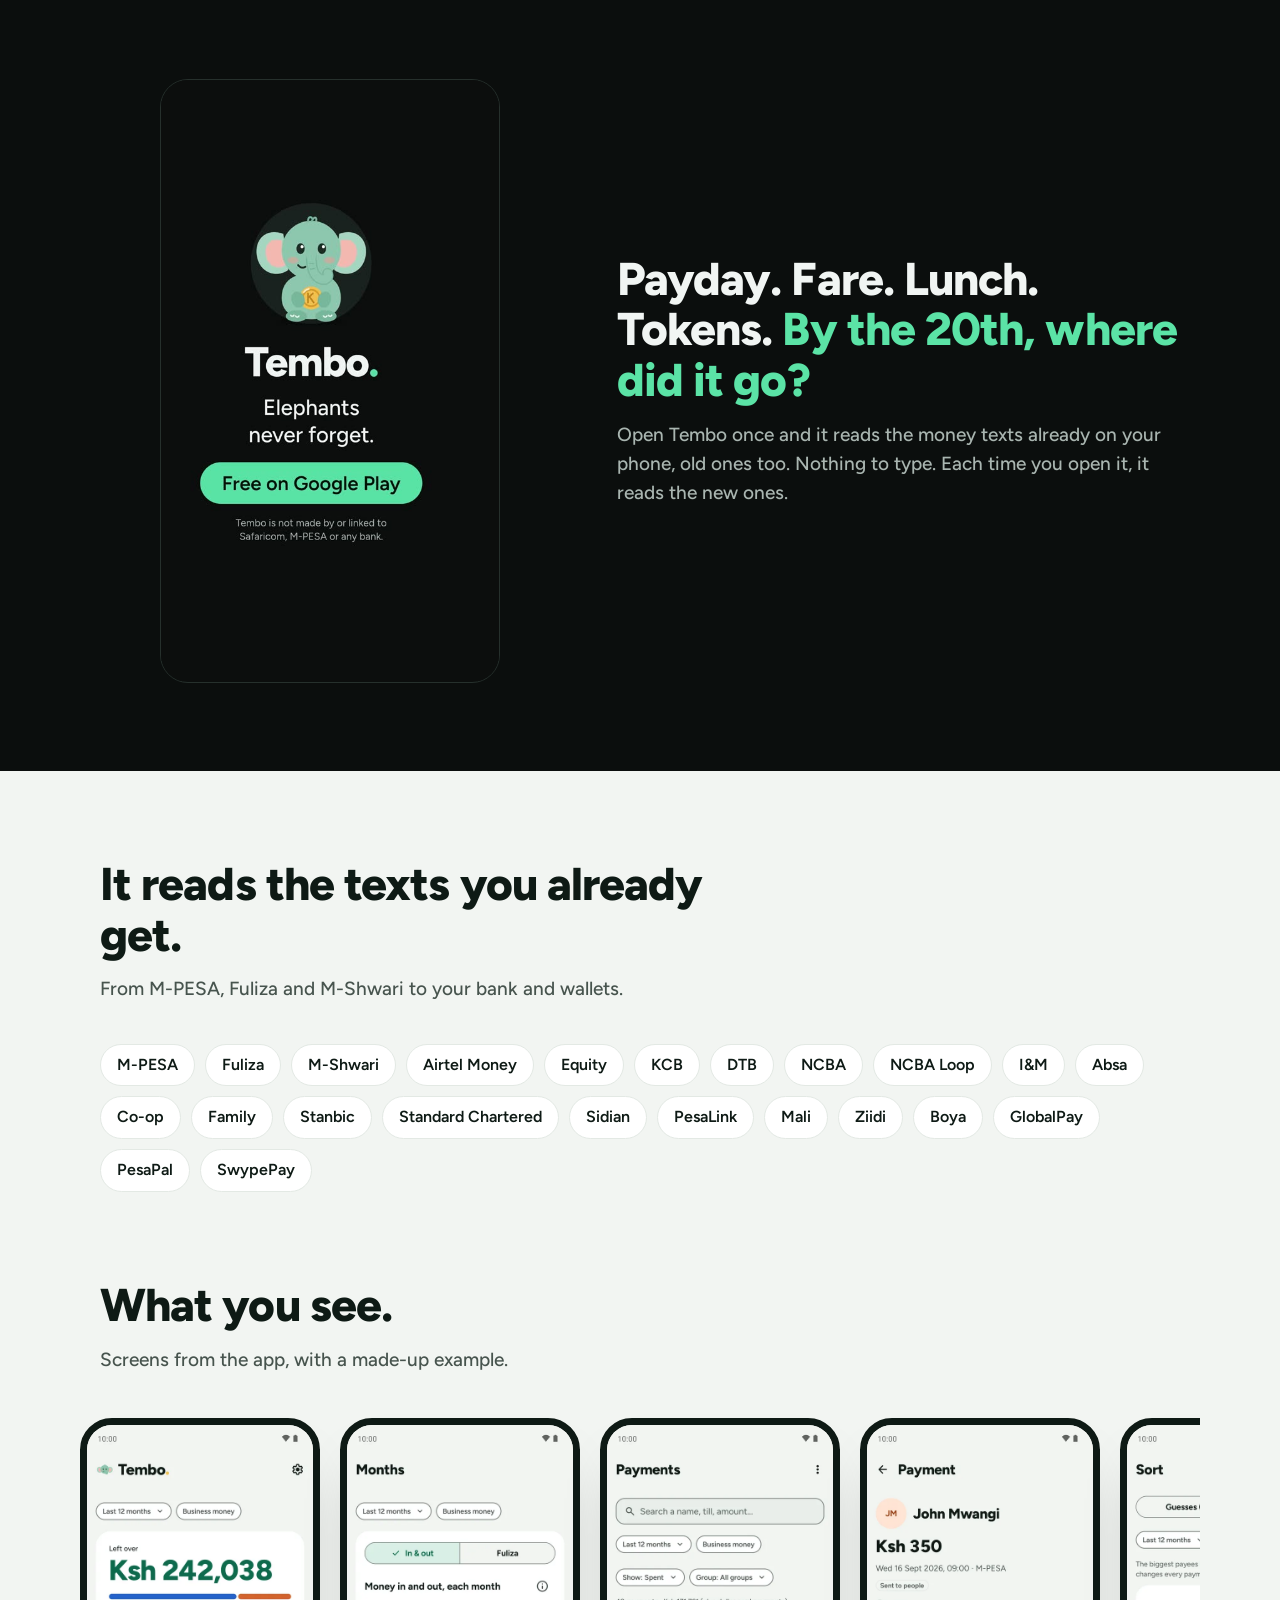
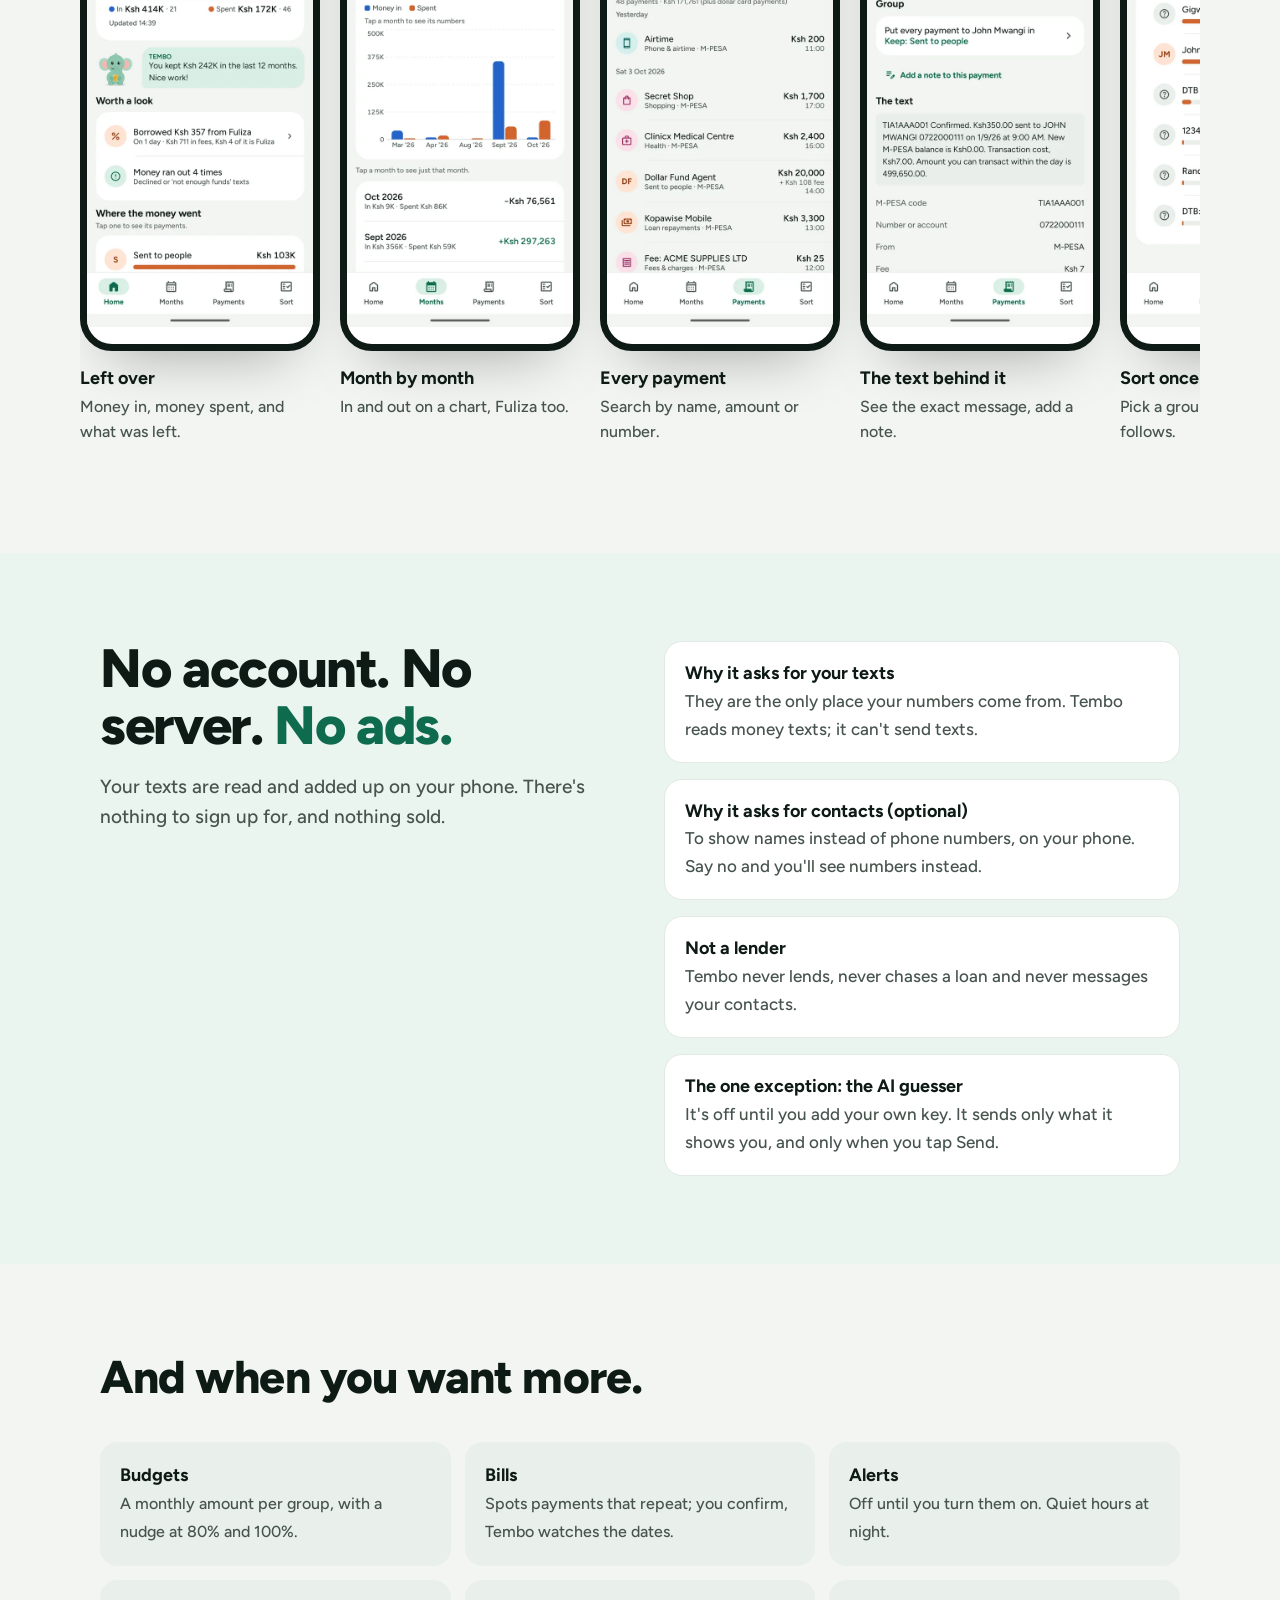
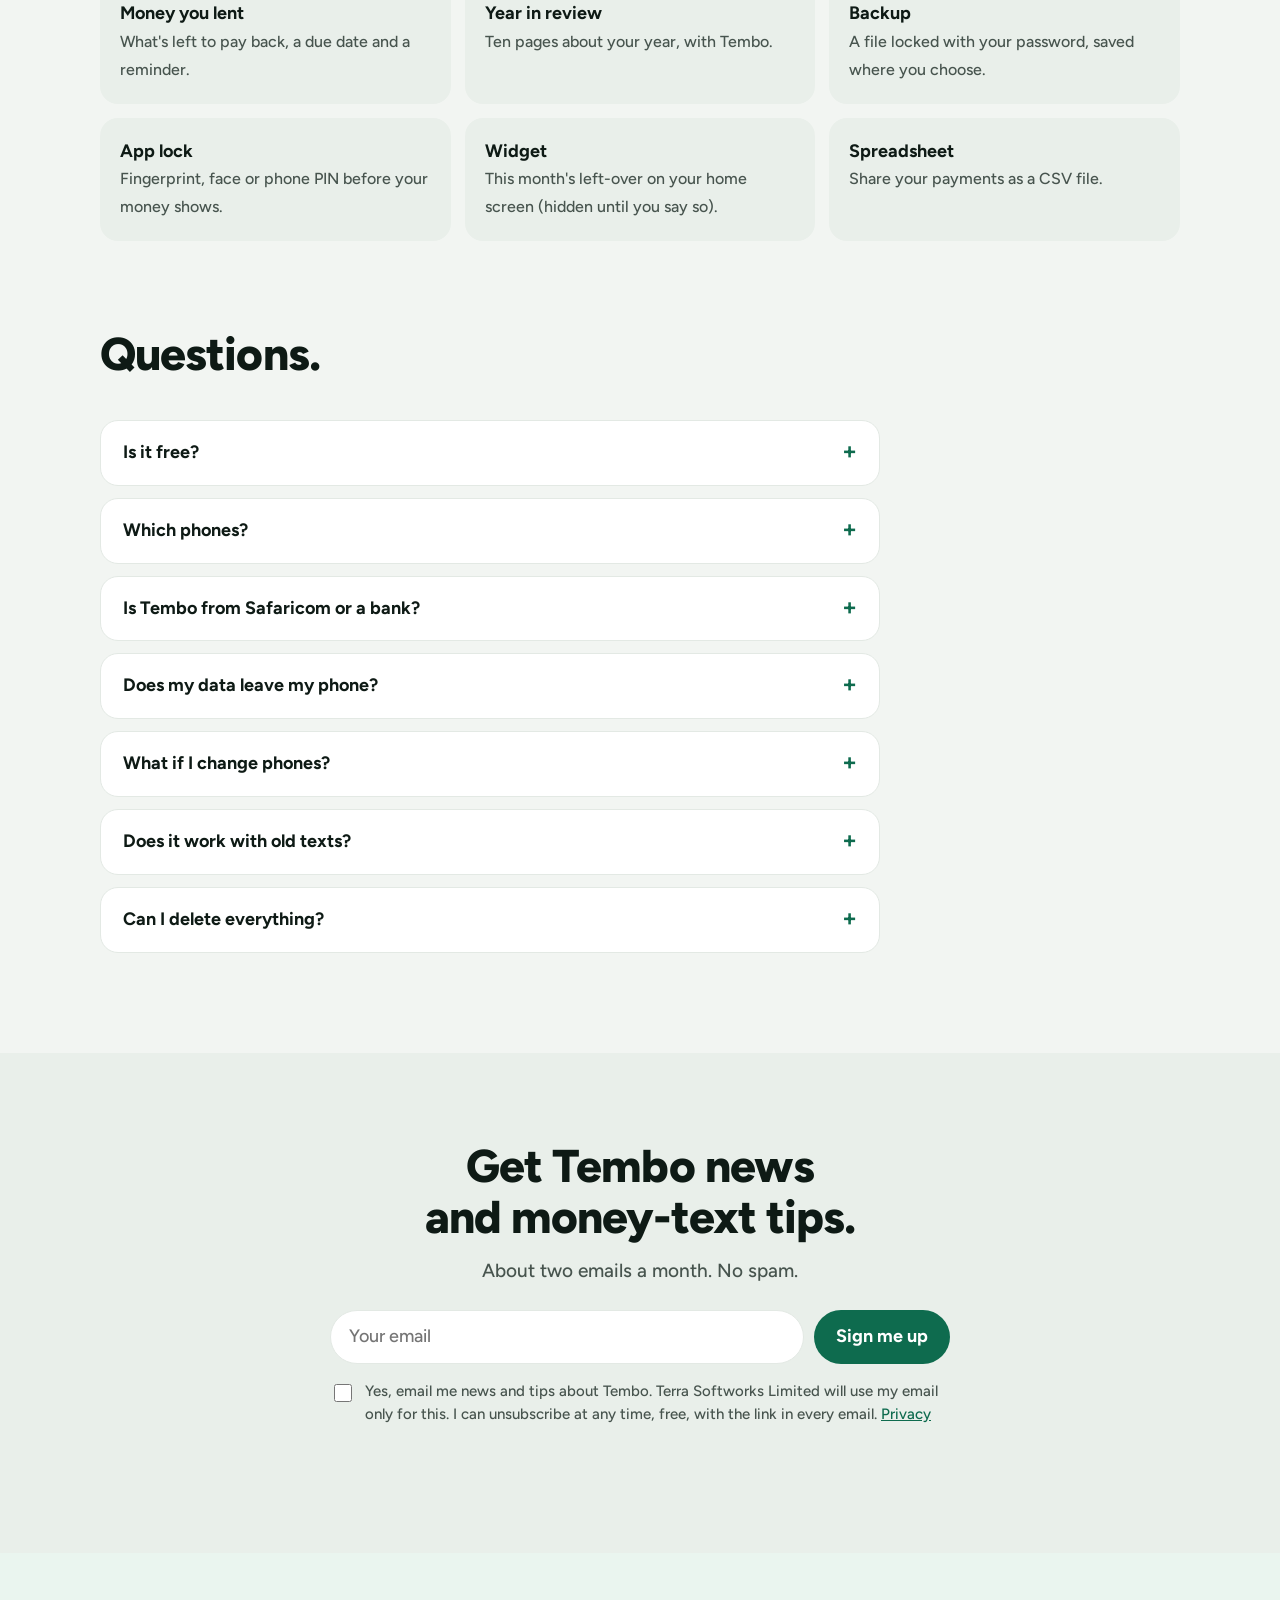
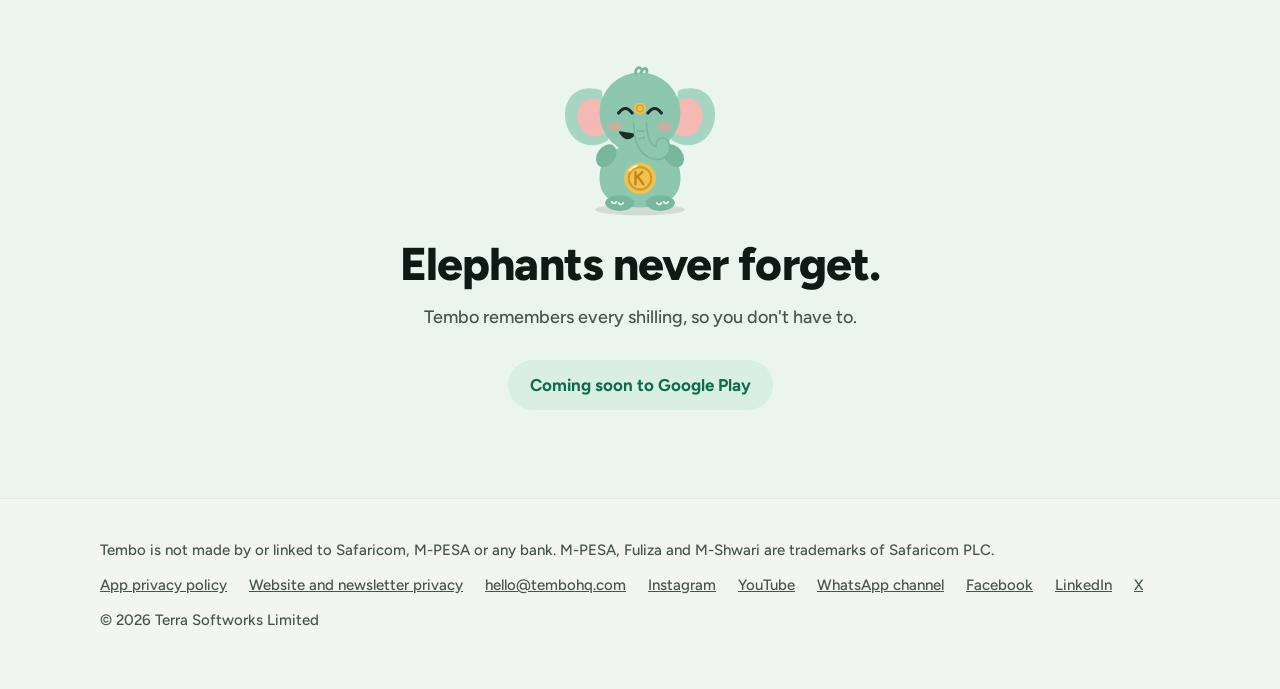
==== commit 88a3e01c: "Newsletter sign-up form (posts to MailerLite, double opt-in; no MailerLite script) Co-Authored-By: C" ====
--- a/index.html
+++ b/index.html
@@ -173,6 +173,28 @@
   </div>
 </section>
 
+<section class="signup" id="news" aria-labelledby="news-title">
+  <div class="wrap">
+    <div class="intro" style="margin:0 auto 24px;text-align:center">
+      <h2 id="news-title">Get Tembo news and money-text tips.</h2>
+      <p>About two emails a month. No spam.</p>
+    </div>
+    <!-- Posts straight to MailerLite (form "tembohq.com sign-up", group "Website sign-ups", double opt-in).
+         No MailerLite script or tracking ping on this site; see privacy.html. -->
+    <form class="signup-form" action="https://assets.mailerlite.com/jsonp/2689430/forms/200579756721177825/subscribe" method="post">
+      <div class="row">
+        <label class="sr" for="su-email">Your email</label>
+        <input id="su-email" type="email" name="fields[email]" placeholder="Your email" autocomplete="email" required>
+        <button type="submit" class="play">Sign me up</button>
+      </div>
+      <label class="consent"><input type="checkbox" required> <span>Yes, email me news and tips about Tembo. Terra Softworks Limited will use my email only for this. I can unsubscribe at any time, free, with the link in every email. <a href="privacy.html#newsletter">Privacy</a></span></label>
+      <input type="hidden" name="ml-submit" value="1">
+      <input type="hidden" name="anticsrf" value="true">
+      <p class="status" role="status" aria-live="polite"></p>
+    </form>
+  </div>
+</section>
+
 <section class="closing">
   <div class="wrap">
     <img src="assets/img/tembo-celebrate.svg" alt="">
@@ -202,5 +224,25 @@
     <p>© 2026 Terra Softworks Limited</p>
   </div>
 </footer>
+<script>
+// Sign-up: send to MailerLite without leaving the page. MailerLite then emails a "Confirm" link (double opt-in).
+document.querySelector('.signup-form').addEventListener('submit', async (e) => {
+  e.preventDefault();
+  const form = e.currentTarget, status = form.querySelector('.status'), button = form.querySelector('button');
+  button.disabled = true;
+  status.textContent = 'Sending…';
+  try {
+    const r = await fetch(form.action, { method: 'POST', body: new FormData(form) });
+    const data = await r.json().catch(() => ({}));
+    if (!r.ok || data.success === false) throw new Error('rejected');
+    form.reset();
+    status.textContent = 'Nearly there! Check your inbox and tap "Confirm". Then you\'re in. 🐘';
+  } catch (_) {
+    status.textContent = 'That didn\'t work. Please try again, or email hello@tembohq.com.';
+  } finally {
+    button.disabled = false;
+  }
+});
+</script>
 </body>
 </html>
--- a/assets/style.css
+++ b/assets/style.css
@@ -171,3 +171,17 @@
 footer .wrap { display: grid; gap: 12px; }
 footer .links { display: flex; flex-wrap: wrap; gap: 8px 22px; }
 footer a { color: var(--text-2); }
+
+/* sign-up */
+.signup { background: var(--card-2); }
+.signup-form { max-width: 620px; margin: 0 auto; }
+.signup-form .row { display: flex; gap: 10px; }
+.signup-form input[type=email] { flex: 1; min-width: 0; font: inherit; padding: 12px 18px; border-radius: 999px; border: 1px solid var(--line); background: var(--card); color: var(--text); }
+.signup-form button { border: 0; cursor: pointer; font: inherit; font-weight: 700; }
+.signup-form button:disabled { opacity: 0.6; cursor: default; }
+.consent { display: flex; gap: 10px; align-items: flex-start; margin-top: 16px; font-size: 15px; color: var(--text-2); }
+.consent input { margin-top: 4px; width: 18px; height: 18px; accent-color: var(--accent); flex: none; }
+.signup-form .status { margin-top: 12px; text-align: center; font-weight: 600; color: var(--text); min-height: 1.5em; }
+.sr { position: absolute; width: 1px; height: 1px; overflow: hidden; clip: rect(0 0 0 0); white-space: nowrap; }
+@media (max-width: 520px) { .signup-form .row { flex-direction: column; } }
+.signup h2 { text-wrap: balance; }
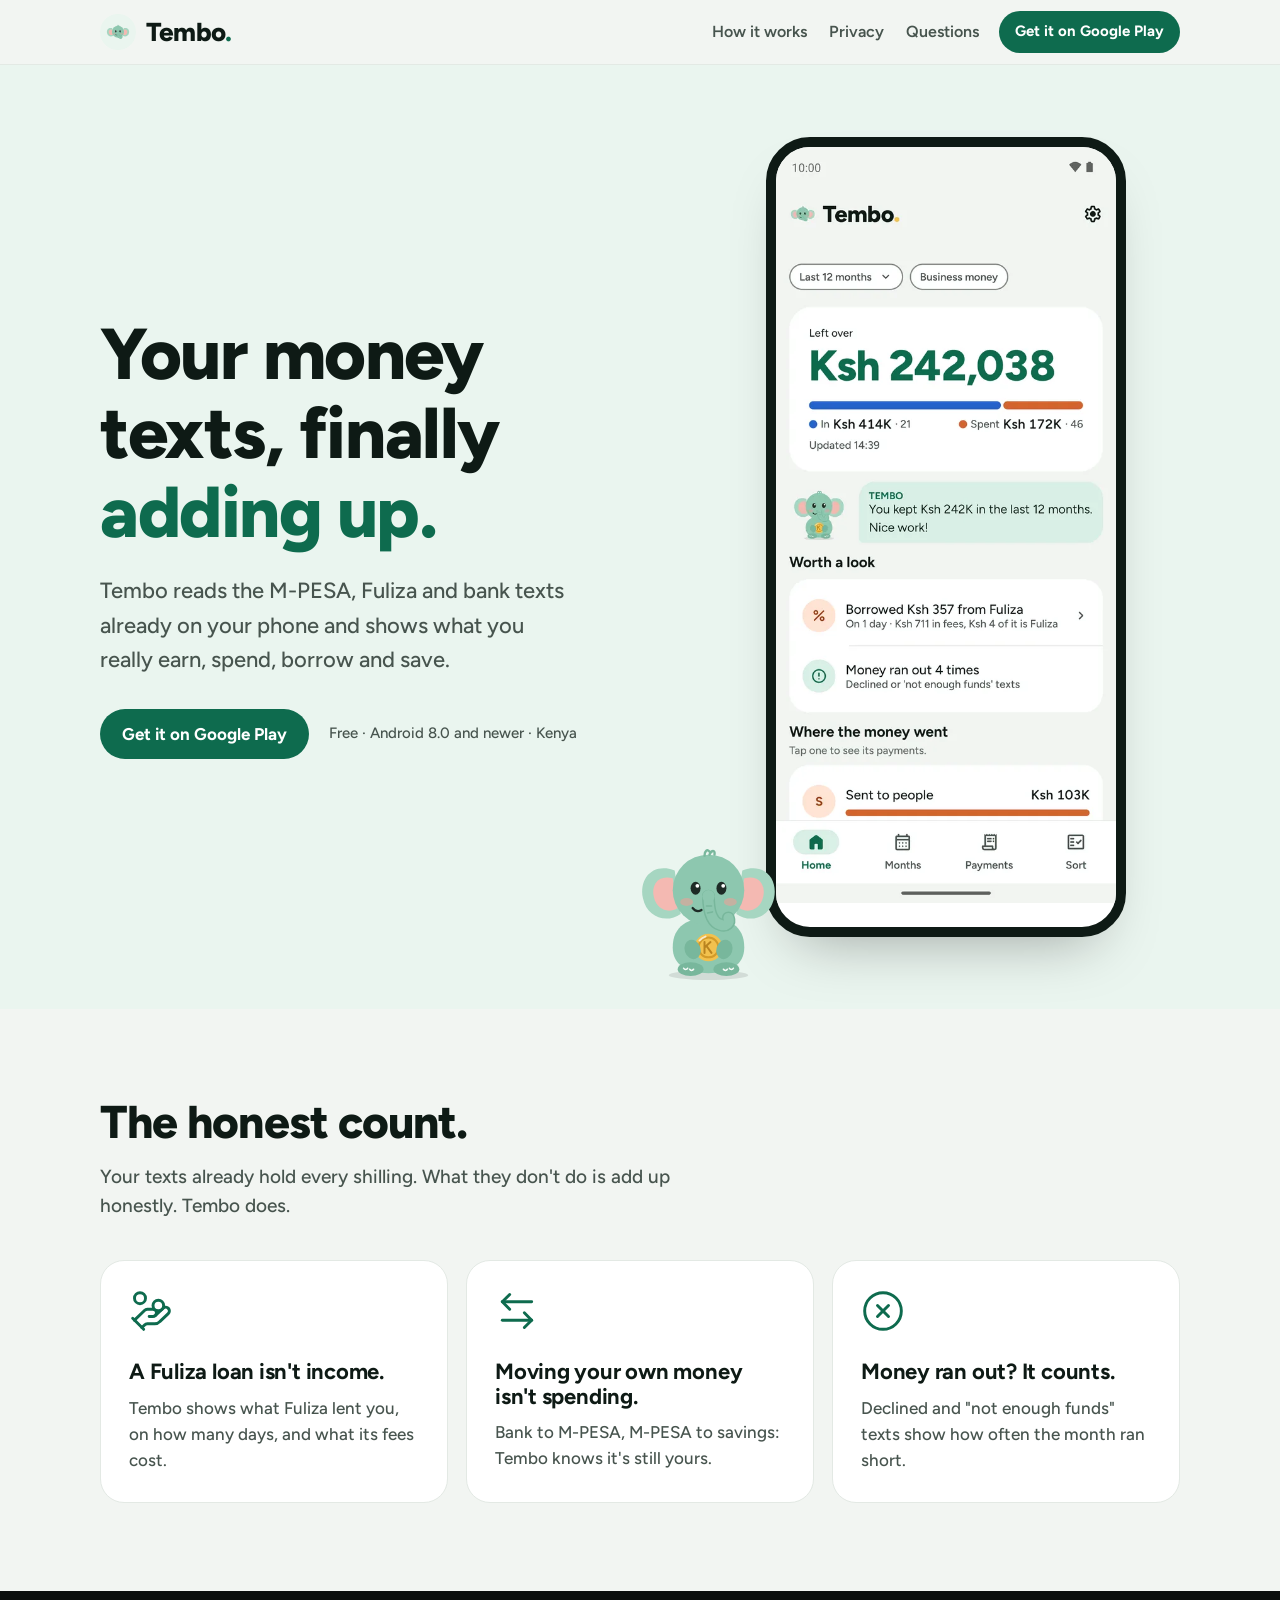
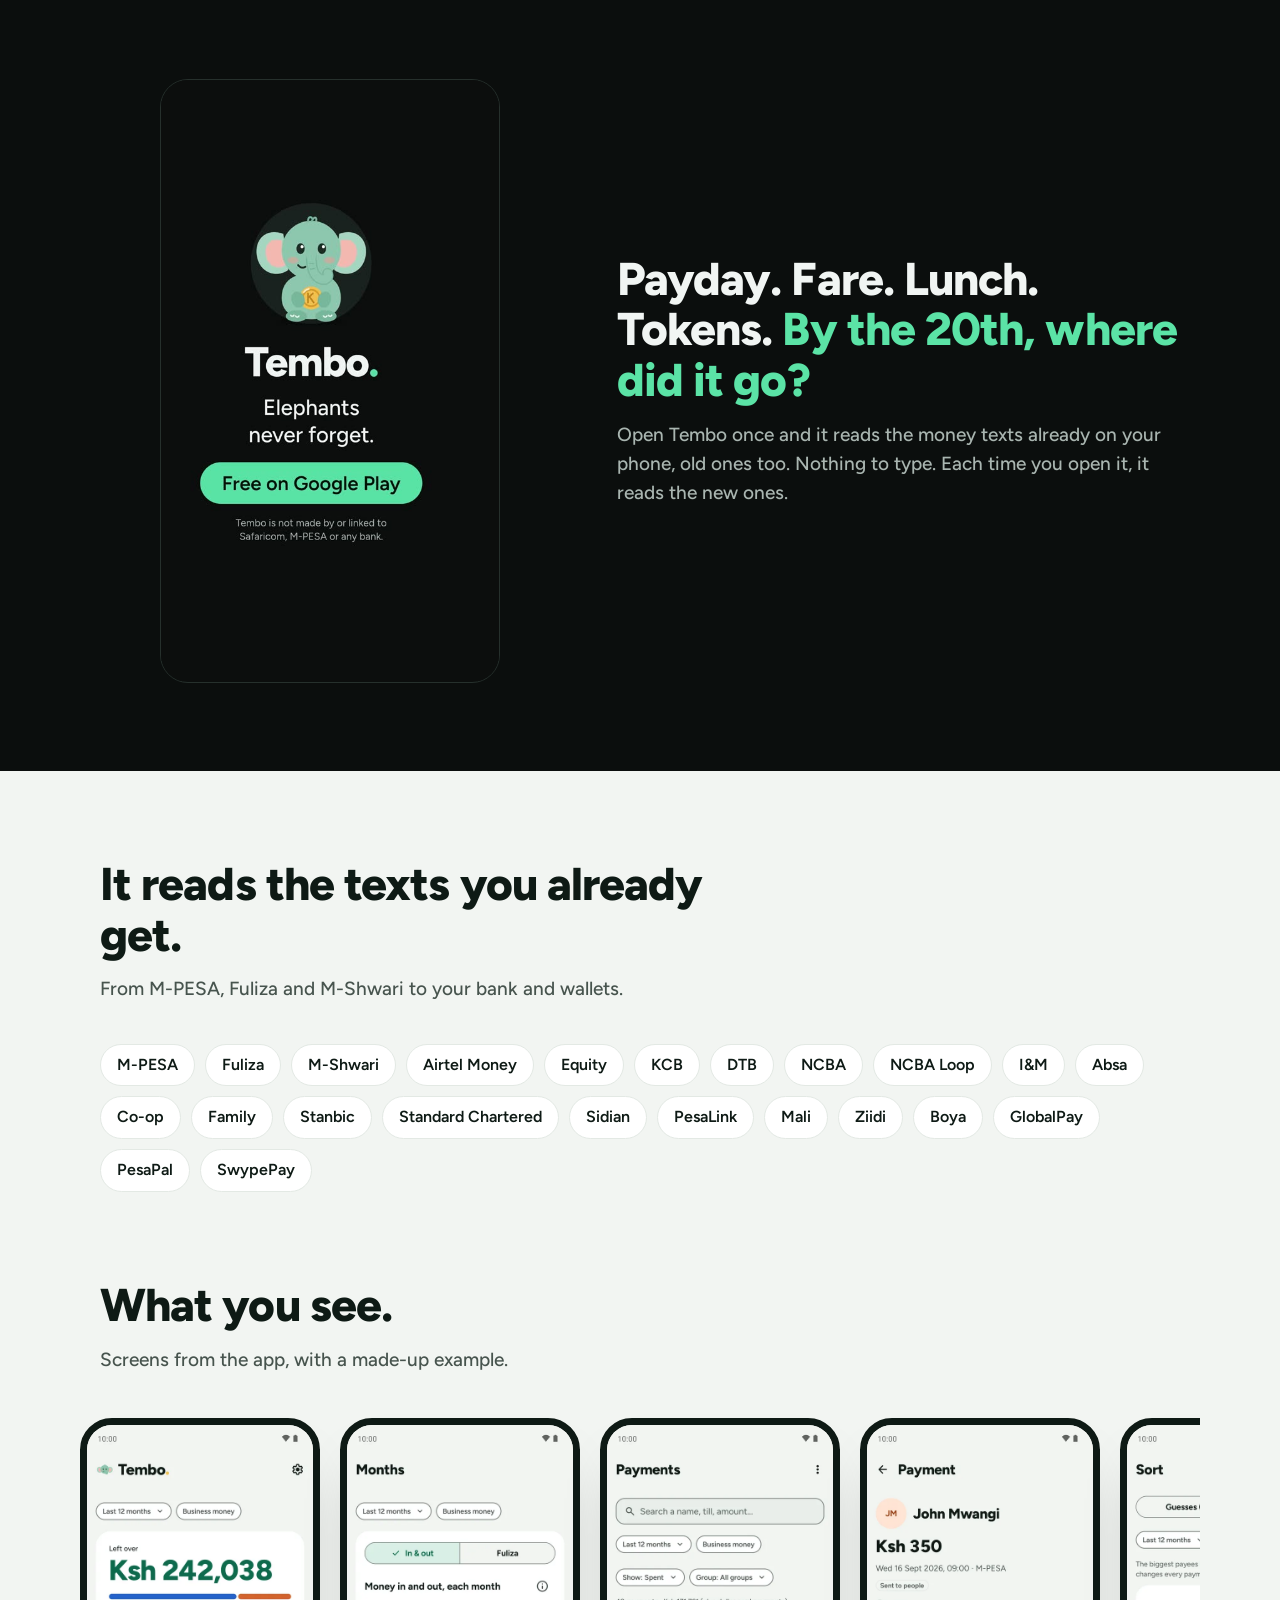
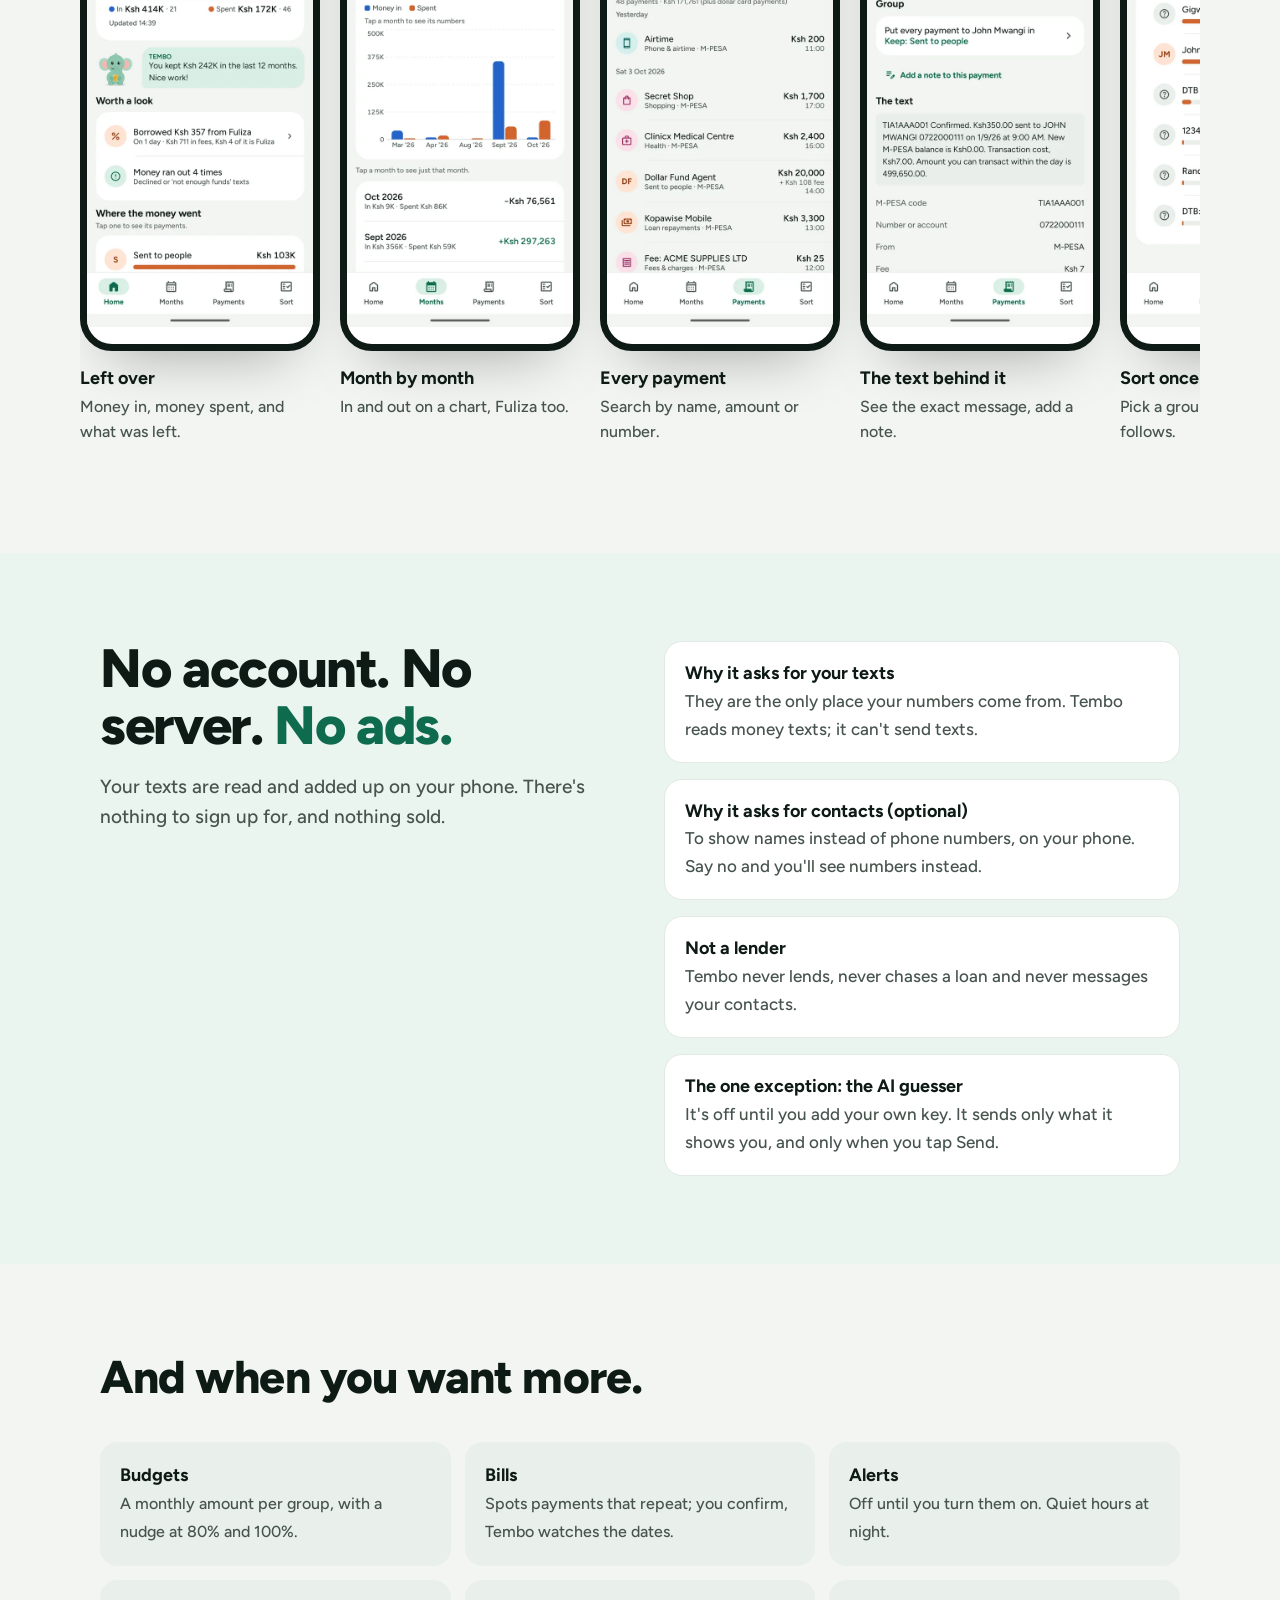
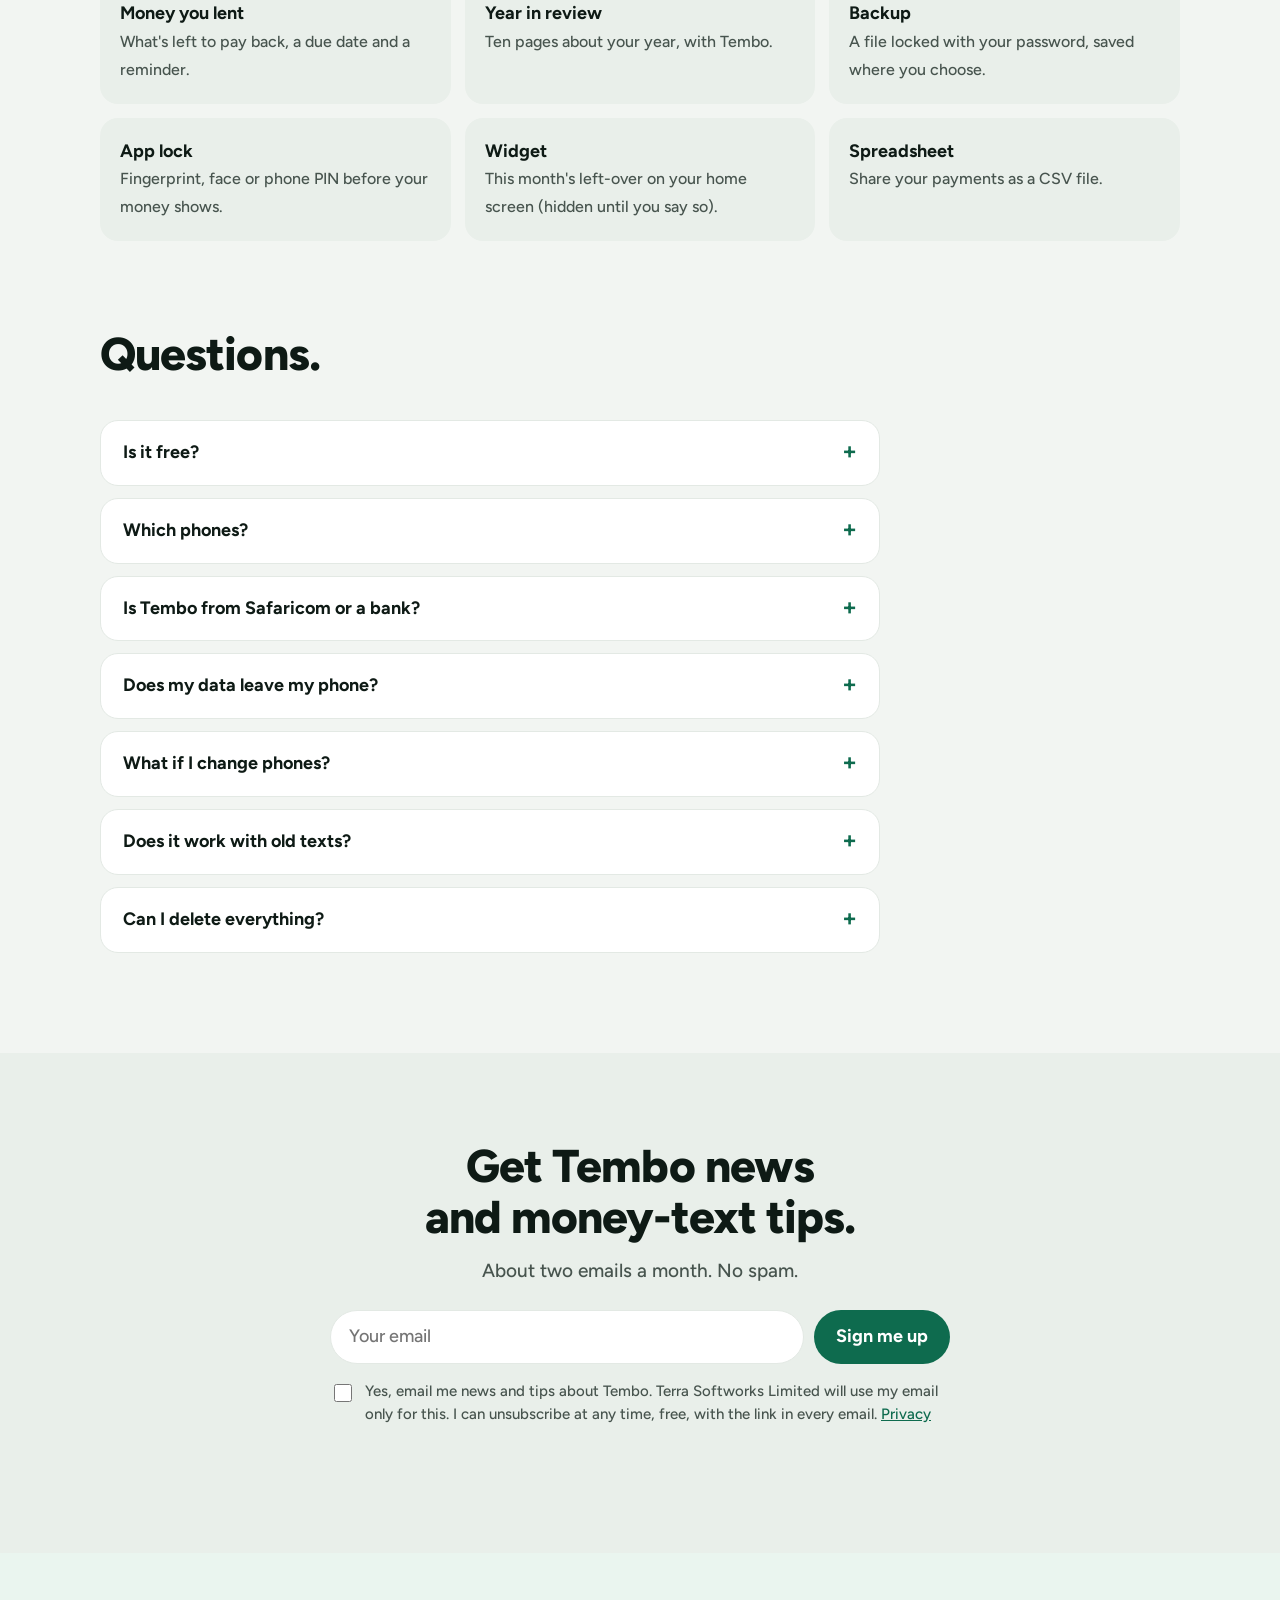
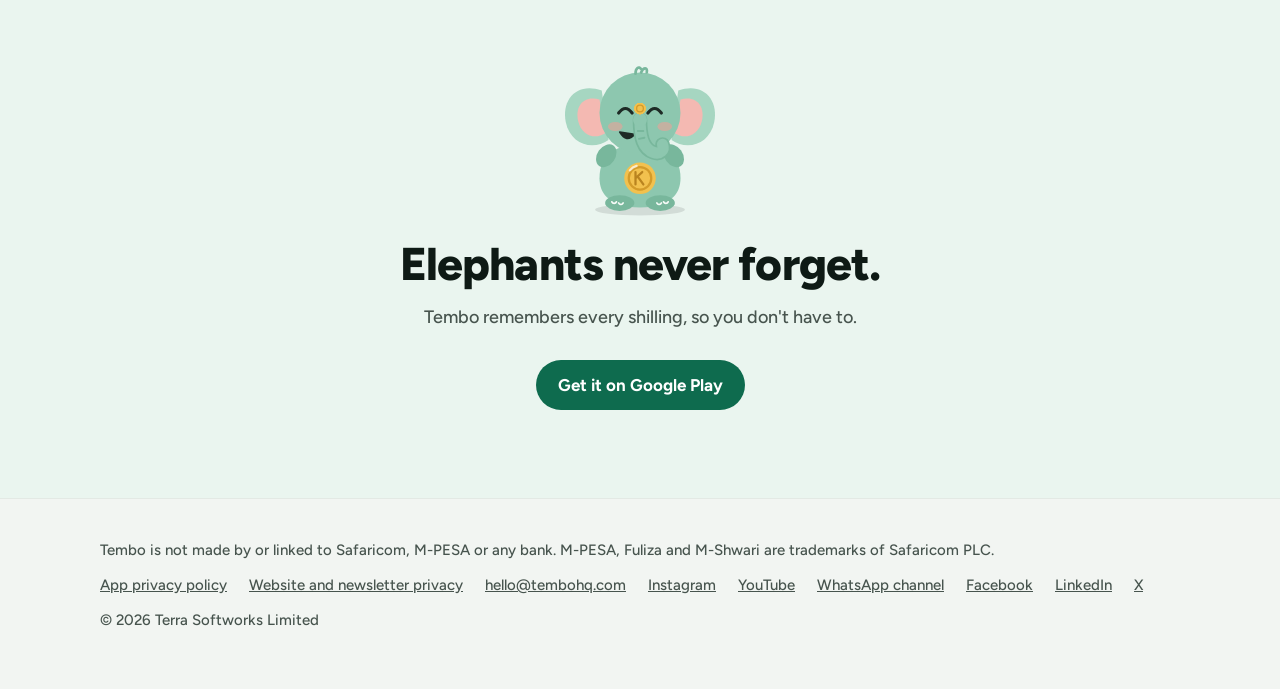
==== commit 336bf356: "Launch: Play buttons link to the live listing Tembo is live on Google Play, so "Coming soon" is gone" ====
--- a/index.html
+++ b/index.html
@@ -30,8 +30,7 @@
       <a href="#privacy">Privacy</a>
       <a href="#faq">Questions</a>
     </nav>
-    <!-- LAUNCH: replace this span with the Play link (README.md, "On launch day") -->
-    <span class="play soon">Coming soon</span>
+    <a class="play" href="https://play.google.com/store/apps/details?id=dev.pesa.mymoney&referrer=utm_source%3Dwebsite%26utm_medium%3Dbutton%26utm_campaign%3Dlaunch">Get it on Google Play</a>
   </div>
 </header>
 
@@ -43,8 +42,7 @@
       <h1>Your money texts, finally <i>adding up.</i></h1>
       <p class="lead">Tembo reads the M-PESA, Fuliza and bank texts already on your phone and shows what you really earn, spend, borrow and save.</p>
       <div class="cta">
-        <!-- LAUNCH: replace this span with the Play link (README.md, "On launch day") -->
-        <span class="play soon">Coming soon to Google Play</span>
+        <a class="play" href="https://play.google.com/store/apps/details?id=dev.pesa.mymoney&referrer=utm_source%3Dwebsite%26utm_medium%3Dbutton%26utm_campaign%3Dlaunch">Get it on Google Play</a>
         <span class="note">Free · Android 8.0 and newer · Kenya</span>
       </div>
     </div>
@@ -200,8 +198,7 @@
     <img src="assets/img/tembo-celebrate.svg" alt="">
     <h2>Elephants never forget.</h2>
     <p>Tembo remembers every shilling, so you don't have to.</p>
-    <!-- LAUNCH: replace this span with the Play link (README.md, "On launch day") -->
-    <span class="play soon">Coming soon to Google Play</span>
+    <a class="play" href="https://play.google.com/store/apps/details?id=dev.pesa.mymoney&referrer=utm_source%3Dwebsite%26utm_medium%3Dbutton%26utm_campaign%3Dlaunch">Get it on Google Play</a>
   </div>
 </section>
 
--- a/assets/style.css
+++ b/assets/style.css
@@ -78,11 +78,11 @@
 nav a { color: var(--text-2); text-decoration: none; font-weight: 600; font-size: 16px; }
 nav a:hover { color: var(--text); }
 @media (max-width: 720px) { nav { display: none; } header .play { margin-left: auto; } }
+@media (max-width: 359px) { header .word { display: none; } }
 
 /* Google Play button */
 .play { display: inline-flex; align-items: center; gap: 10px; padding: 12px 22px; border-radius: 999px; background: var(--accent); color: var(--on-accent); font-weight: 700; font-size: 17px; text-decoration: none; white-space: nowrap; }
 .play svg { width: 20px; height: 20px; flex: none; }
-.play.soon { background: var(--accent-soft); color: var(--accent); cursor: default; }
 header .play { padding: 9px 16px; font-size: 15px; }
 
 /* hero */
